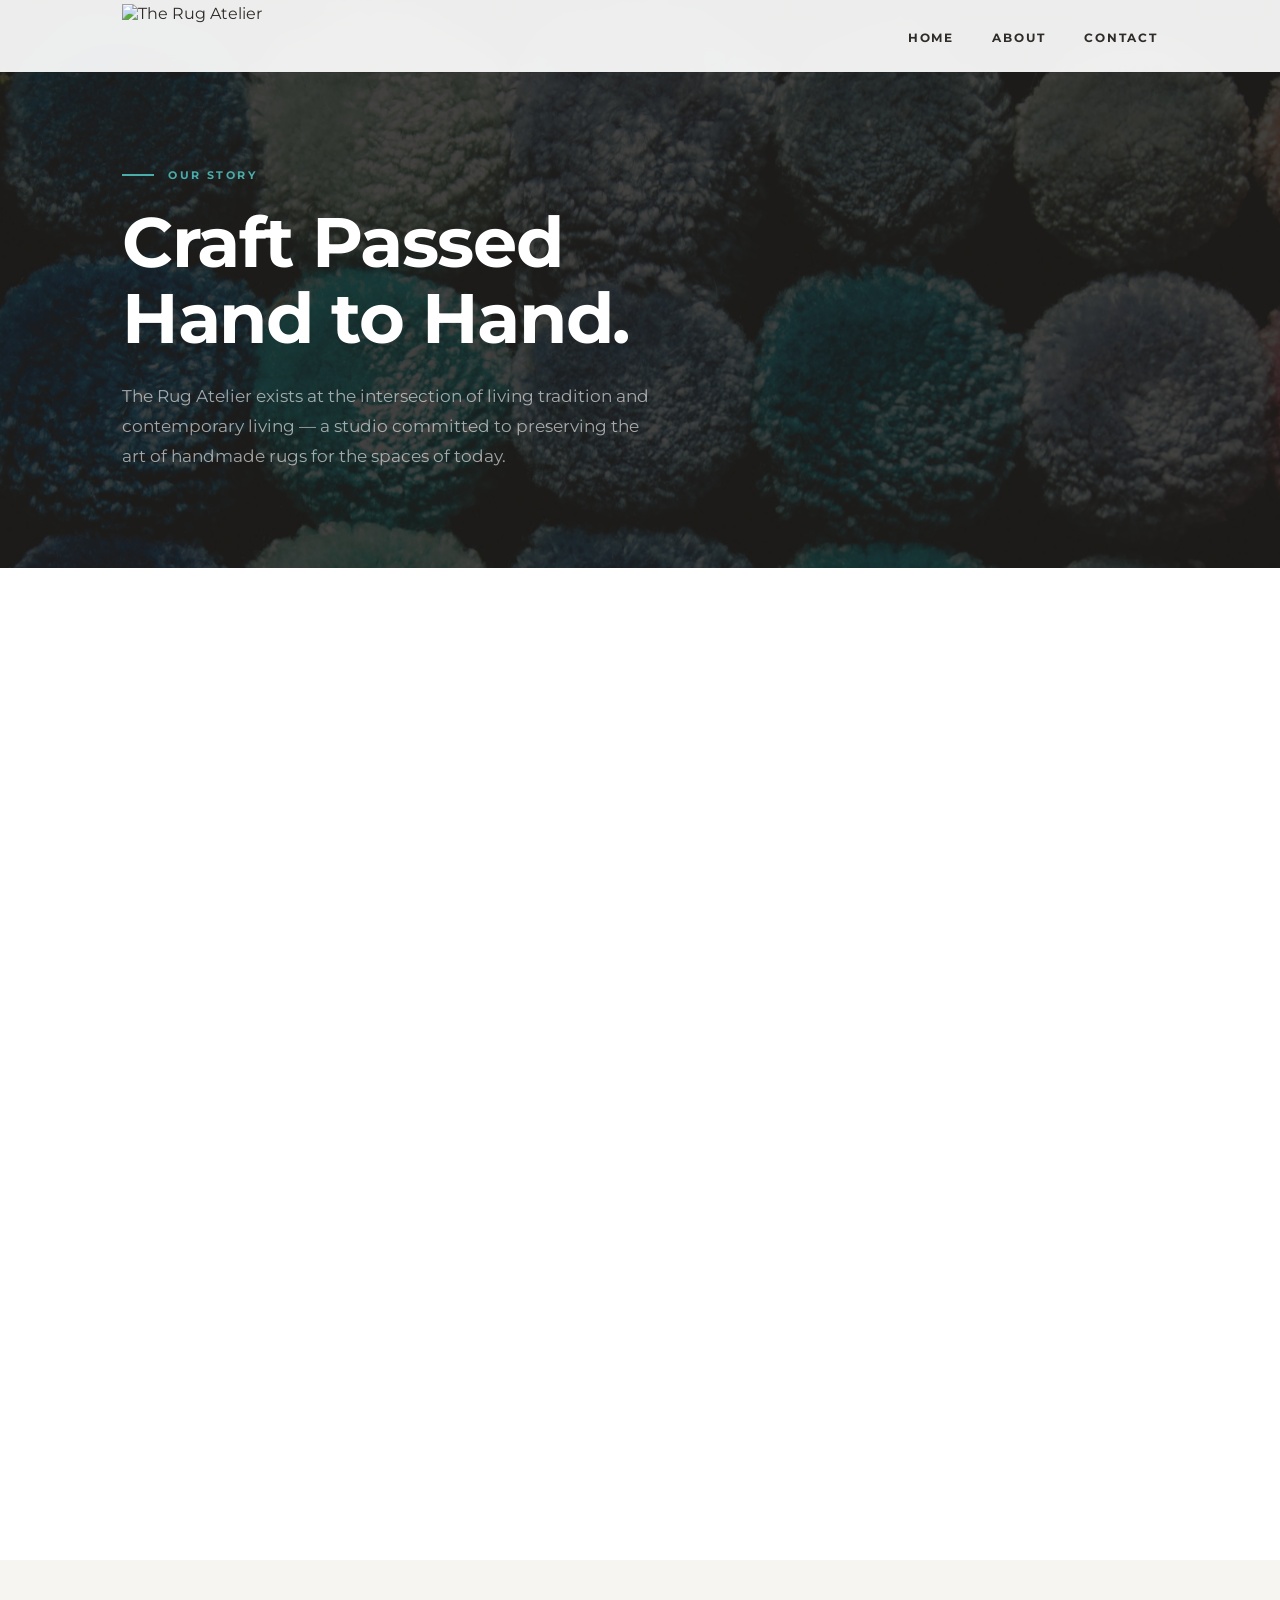
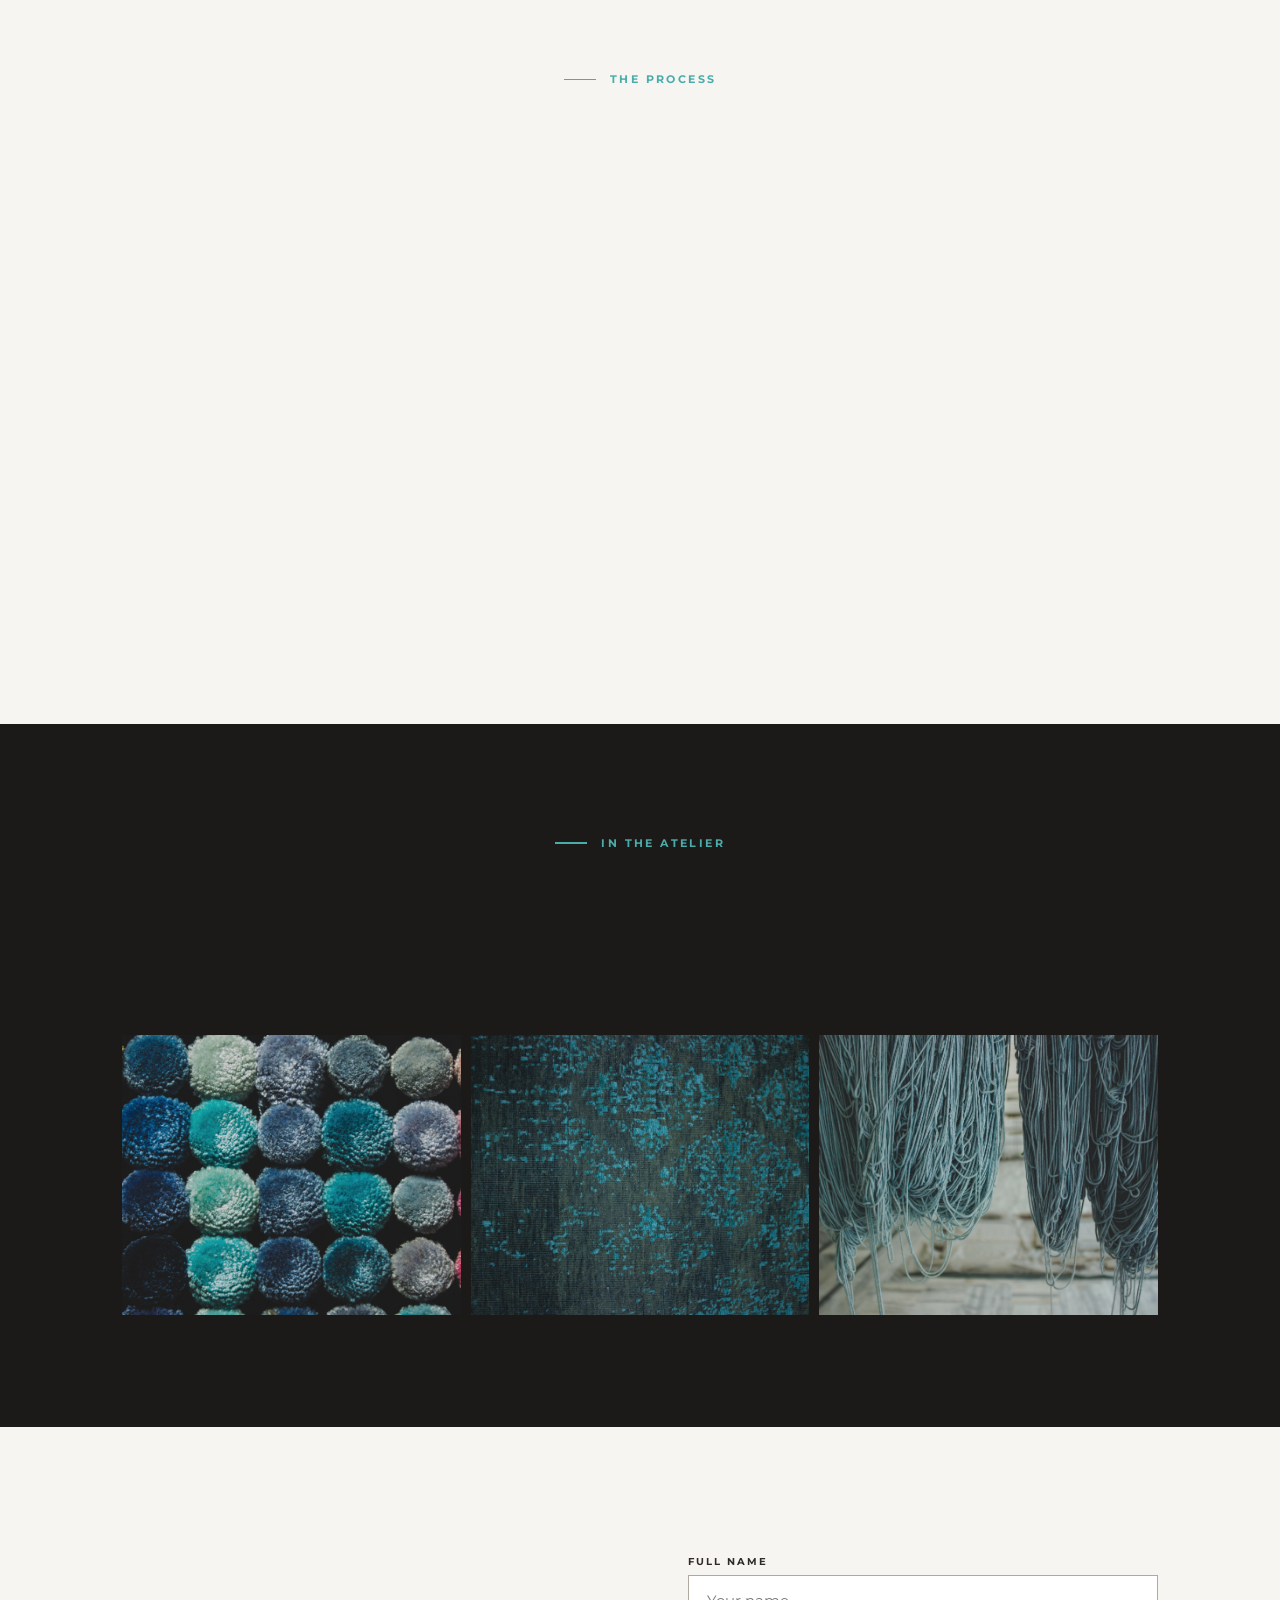
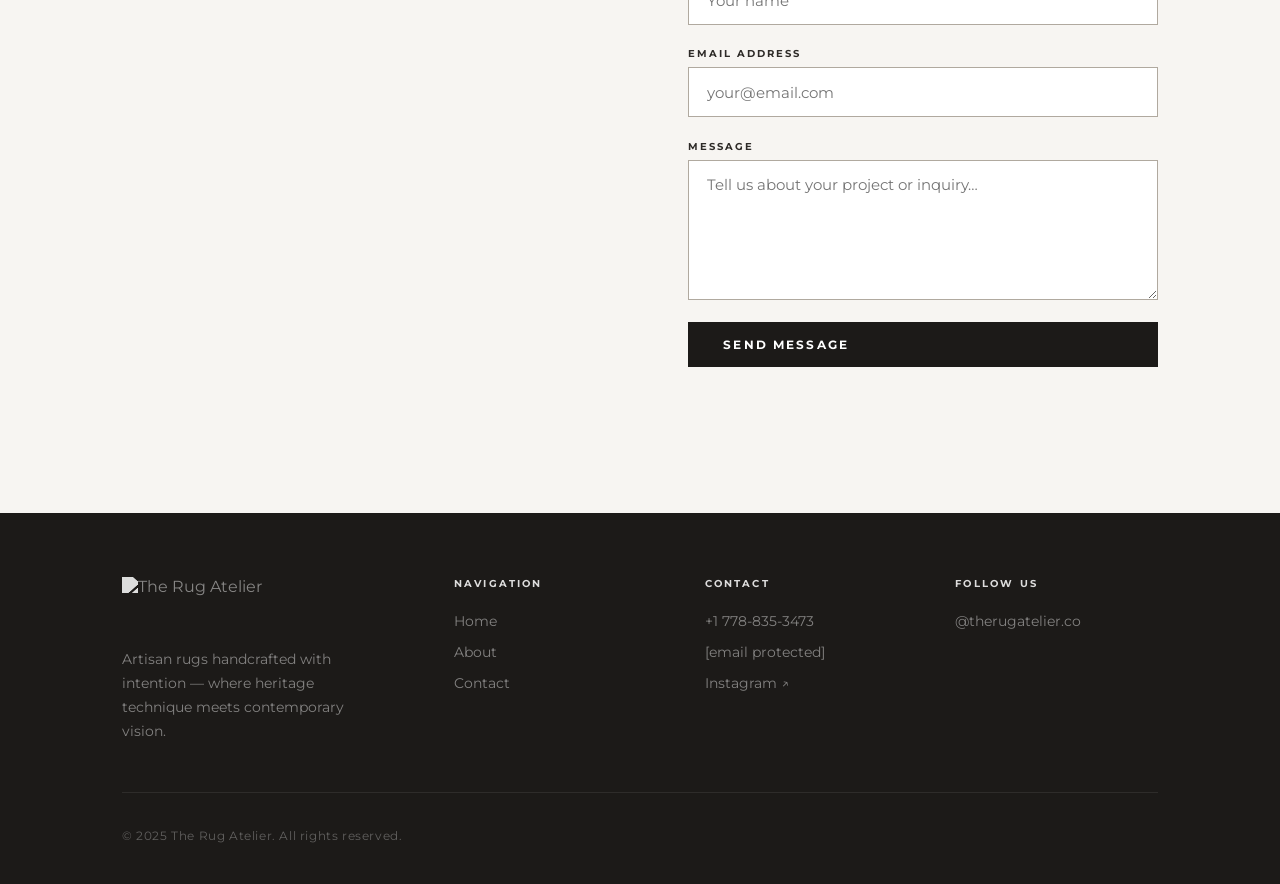
==== about.html @ cc5bd840 "Add files via upload" ====
<!DOCTYPE html>

<html lang="en">
<head>
  <meta charset="UTF-8" />
  <meta name="viewport" content="width=device-width, initial-scale=1.0" />
  <title>About — The Rug Atelier</title>
  <meta name="description" content="Learn about The Rug Atelier — our story, philosophy, and commitment to handcrafted rug-making rooted in centuries of artisan tradition." />

  <link rel="preconnect" href="https://fonts.googleapis.com" />
  <link rel="preconnect" href="https://fonts.gstatic.com" crossorigin />
  <link href="https://fonts.googleapis.com/css2?family=Montserrat:wght@400;500;600;700&display=swap" rel="stylesheet" />

  <link rel="stylesheet" href="style.css" />
</head>
<body>

  <!-- ======================================================
       NAVIGATION
  ====================================================== -->

  <nav class="nav" role="navigation" aria-label="Main navigation">
    <div class="nav-inner">
      <a href="index.html" aria-label="The Rug Atelier — Home">
        <img src="assets/images/logo.png" alt="The Rug Atelier" class="nav-logo" />
      </a>

      <ul class="nav-links">
        <li><a href="index.html">Home</a></li>
        <li><a href="about.html">About</a></li>
        <li><a href="#contact">Contact</a></li>
      </ul>

      <button class="nav-toggle" aria-label="Open menu" aria-expanded="false">
        <span></span><span></span><span></span>
      </button>
    </div>
  </nav>

  <div class="nav-mobile" role="navigation" aria-label="Mobile navigation">
    <a href="index.html">Home</a>
    <a href="about.html">About</a>
    <a href="#contact">Contact</a>
  </div>

  <main>

    <!-- ======================================================
         ABOUT HERO
    ====================================================== -->
    <section class="about-hero" aria-label="About page hero">
      <div class="about-hero-bg" role="img" aria-label="Rug texture background"></div>
      <div class="about-hero-content">
        <div class="section-label">
          <span class="eyebrow">Our Story</span>
        </div>
        <h1>Craft Passed<br>Hand to Hand.</h1>
        <p>
          The Rug Atelier exists at the intersection of living tradition and contemporary living — a studio committed to preserving the art of handmade rugs for the spaces of today.
        </p>
      </div>
    </section>


    <!-- ======================================================
         ABOUT CONTENT
    ====================================================== -->
    <section class="about-content" aria-labelledby="about-story-heading">
      <div class="about-content-inner">
        <div class="about-intro">

          <div class="about-intro-text">
            <div class="section-label reveal">
              <span class="eyebrow">Who We Are</span>
            </div>
            <h2 id="about-story-heading" class="reveal">A Studio with<br>Deep Roots.</h2>
            <p class="reveal reveal-delay-1">
              The Rug Atelier was founded on a simple belief: that the ancient art of rug-making deserves to be experienced in contemporary homes. Each rug we create is a collaboration — between our designers and the master craftspeople whose families have been weaving for generations.
            </p>
            <p class="reveal reveal-delay-2">
              We source the finest natural fibres — hand-combed Ghazni wool, hand-spun silk, plant-based dyes distilled from roots, bark, and minerals. Every material is chosen not only for beauty but for longevity, ensuring that each piece becomes richer with time rather than diminishing.
            </p>
            <p class="reveal reveal-delay-3">
              Our collections are not seasonal. They are enduring. Designed to anchor a space for decades, to outlast trends, and to accumulate the quiet presence that only handmade objects carry.
            </p>
          </div>

          <div class="about-intro-image reveal reveal-delay-2">
            <img src="assets/images/product1.jpeg" alt="Detailed rug weave texture" />
          </div>

        </div>
      </div>
    </section>


    <!-- ======================================================
         PROCESS
    ====================================================== -->
    <section class="about-process" aria-labelledby="process-heading">
      <div class="about-process-inner">
        <div class="about-process-header">
          <div class="section-label">
            <span class="eyebrow">The Process</span>
          </div>
          <h2 id="process-heading" class="reveal">From Fibre<br>to Floor.</h2>
        </div>

        <div class="process-steps">
          <div class="process-step reveal">
            <div class="process-step-num">01</div>
            <h3>Material Selection</h3>
            <p>We travel to source regions to hand-select each fibre — building relationships with shepherds, farmers, and spinners who share our values.</p>
          </div>
          <div class="process-step reveal reveal-delay-1">
            <div class="process-step-num">02</div>
            <h3>Natural Dyeing</h3>
            <p>Yarns are dyed using centuries-old plant-based techniques, producing deep, complex colours that synthetic dyes simply cannot replicate.</p>
          </div>
          <div class="process-step reveal reveal-delay-2">
            <div class="process-step-num">03</div>
            <h3>Hand Weaving</h3>
            <p>Skilled artisans work on traditional looms, hand-knotting each row with a precision learned over lifetimes. A single rug can take months.</p>
          </div>
          <div class="process-step reveal reveal-delay-3">
            <div class="process-step-num">04</div>
            <h3>Finishing &amp; Inspection</h3>
            <p>Each piece is hand-washed, sun-dried, and meticulously inspected before it leaves the atelier. Only then does it earn our mark.</p>
          </div>
        </div>
      </div>
    </section>


    <!-- ======================================================
         VISUAL GALLERY
    ====================================================== -->
    <section class="about-gallery" aria-labelledby="gallery-heading">
      <div class="about-gallery-inner">
        <div class="about-gallery-header">
          <div class="section-label">
            <span class="eyebrow">In the Atelier</span>
          </div>
          <h2 id="gallery-heading" class="reveal">Every Detail<br>is the Work.</h2>
        </div>

        <div class="about-gallery-grid">
          <img src="assets/images/product2.jpeg" alt="Hand-dyed yarns" />
          <img src="assets/images/product3.jpeg" alt="Wool pompom colour studies" />
          <img src="assets/images/product1.jpeg" alt="Antique rug texture detail" />
        </div>
      </div>
    </section>


    <!-- ======================================================
         CONTACT
    ====================================================== -->
    <section class="contact" id="contact" aria-labelledby="contact-heading-about">
      <div class="contact-inner">

        <div class="contact-text">
          <div class="section-label reveal">
            <span class="eyebrow">Get in Touch</span>
          </div>
          <h2 id="contact-heading-about" class="reveal">Start a<br>Conversation.</h2>
          <p class="reveal reveal-delay-1">
            Interested in a bespoke commission, a trade enquiry, or simply want to know more? We welcome every conversation about craft and design.
          </p>

          <div class="contact-info reveal reveal-delay-2">
            <div class="contact-info-item">
              <div class="contact-info-icon">✆</div>
              <div class="contact-info-detail">
                <span class="contact-info-label">Phone</span>
                <a href="tel:+17788353473" class="contact-info-value">+1 778-835-3473</a>
              </div>
            </div>
            <div class="contact-info-item">
              <div class="contact-info-icon">✉</div>
              <div class="contact-info-detail">
                <span class="contact-info-label">Email</span>
                <a href="/cdn-cgi/l/email-protection#a3d7cbc6d1d6c4c2d7c6cfcac6d1c0cce3c4cec2cacf8dc0ccce" class="contact-info-value"><span class="__cf_email__" data-cfemail="56223e332423313722333a3f3324353916313b373f3a7835393b">[email&#160;protected]</span></a>
              </div>
            </div>
            <div class="contact-info-item">
              <div class="contact-info-icon">◎</div>
              <div class="contact-info-detail">
                <span class="contact-info-label">Instagram</span>
                <a href="https://instagram.com/therugatelier.co" target="_blank" rel="noopener noreferrer" class="contact-info-value">@therugatelier.co</a>
              </div>
            </div>
          </div>
        </div>

        <div class="">
          <div class="form-success" role="status">
            ✓ Thank you — your message has been sent. We'll be in touch shortly.
          </div>

          <form
            class="contact-form"
            action="https://formspree.io/f/xdawwbep"
            method="POST"
            novalidate
          >
            <div class="form-group">
              <label for="name">Full Name</label>
              <input type="text" id="name" name="name" placeholder="Your name" autocomplete="name" />
              <span class="form-error" id="name-error">Please enter your name.</span>
            </div>

            <div class="form-group">
              <label for="email">Email Address</label>
              <input type="email" id="email" name="email" placeholder="your@email.com" autocomplete="email" />
              <span class="form-error" id="email-error">Please enter a valid email address.</span>
            </div>

            <div class="form-group">
              <label for="message">Message</label>
              <textarea id="message" name="message" placeholder="Tell us about your project or inquiry…"></textarea>
              <span class="form-error" id="message-error">Please enter a message.</span>
            </div>

            <button type="submit" class="btn btn-primary">Send Message</button>
          </form>
        </div>

      </div>
    </section>

  </main>

  <!-- ======================================================
       FOOTER
  ====================================================== -->

  <footer class="footer" role="contentinfo">
    <div class="footer-inner">
      <div class="footer-top">

        <div class="footer-brand">
          <img src="assets/images/logo.png" alt="The Rug Atelier" class="footer-brand-logo" />
          <p>Artisan rugs handcrafted with intention — where heritage technique meets contemporary vision.</p>
        </div>

        <div class="footer-col">
          <h4>Navigation</h4>
          <ul>
            <li><a href="index.html">Home</a></li>
            <li><a href="about.html">About</a></li>
            <li><a href="#contact">Contact</a></li>
          </ul>
        </div>

        <div class="footer-col">
          <h4>Contact</h4>
          <ul>
            <li><a href="tel:+17788353473">+1 778-835-3473</a></li>
            <li><a href="/cdn-cgi/l/email-protection#a7d3cfc2d5d2c0c6d3c2cbcec2d5c4c8e7c0cac6cecb89c4c8ca"><span class="__cf_email__" data-cfemail="26524e435453414752434a4f4354454966414b474f4a0845494b">[email&#160;protected]</span></a></li>
            <li>
              <a href="https://instagram.com/therugatelier.co" target="_blank" rel="noopener noreferrer">
                Instagram ↗
              </a>
            </li>
          </ul>
        </div>

        <div class="footer-col">
          <h4>Follow Us</h4>
          <ul>
            <li>
              <a href="https://instagram.com/therugatelier.co" target="_blank" rel="noopener noreferrer">
                @therugatelier.co
              </a>
            </li>
          </ul>
        </div>

      </div>

      <div class="footer-bottom">
        <p class="footer-copy">© 2025 The Rug Atelier. All rights reserved.</p>
---- style.css ----
/* ============================================================
   THE RUG ATELIER — style.css
   Premium brand website
   ============================================================ */

/* ---------- Custom Properties ---------- */
:root {
  --color-white:       #ffffff;
  --color-off-white:   #f7f5f2;
  --color-light-grey:  #ede9e4;
  --color-mid-grey:    #b0a99f;
  --color-dark:        #1c1a18;
  --color-charcoal:    #2e2b28;
  --color-accent:      #4aadaa;
  --color-accent-dark: #317d7b;
  --color-warm:        #8c7b6b;

  --font-display: "Futura", "Avenir Next", "Avenir", "Montserrat", "Helvetica Neue", Arial, sans-serif;
  --font-body:    "Avenir", "Avenir Next", "Futura", "Montserrat", "Helvetica Neue", Arial, sans-serif;

  --max-width: 1100px;
  --nav-height: 72px;

  --ease-out: cubic-bezier(0.22, 1, 0.36, 1);
  --ease-in-out: cubic-bezier(0.65, 0, 0.35, 1);
}

/* ---------- Reset & Base ---------- */
*, *::before, *::after { box-sizing: border-box; margin: 0; padding: 0; }

html {
  scroll-behavior: smooth;
  font-size: 16px;
  -webkit-font-smoothing: antialiased;
  -moz-osx-font-smoothing: grayscale;
}

body {
  font-family: var(--font-body);
  color: var(--color-charcoal);
  background: var(--color-white);
  overflow-x: hidden;
}

img { display: block; max-width: 100%; height: auto; }
a  { color: inherit; text-decoration: none; }
ul { list-style: none; }

/* ---------- Typography ---------- */
.eyebrow {
  font-family: var(--font-display);
  font-size: 0.68rem;
  font-weight: 700;
  letter-spacing: 0.22em;
  text-transform: uppercase;
  color: var(--color-accent);
}

h1, h2, h3 {
  font-family: var(--font-display);
  font-weight: 700;
  line-height: 1.08;
  letter-spacing: -0.02em;
}

h1 { font-size: clamp(2.6rem, 5.5vw, 4.4rem); }
h2 { font-size: clamp(2rem, 4vw, 3rem); }
h3 { font-size: 1.25rem; letter-spacing: 0.04em; }

p {
  font-size: 1rem;
  line-height: 1.78;
  color: var(--color-warm);
}

/* ---------- Utility ---------- */
.container {
  width: 100%;
  max-width: var(--max-width);
  margin-inline: auto;
  padding-inline: 2rem;
}

.section-label {
  display: flex;
  align-items: center;
  gap: 0.9rem;
  margin-bottom: 1.6rem;
}
.section-label::before {
  content: "";
  display: block;
  width: 32px;
  height: 1.5px;
  background: var(--color-accent);
}

/* ---------- Buttons ---------- */
.btn {
  display: inline-flex;
  align-items: center;
  gap: 0.55rem;
  font-family: var(--font-display);
  font-size: 0.75rem;
  font-weight: 700;
  letter-spacing: 0.18em;
  text-transform: uppercase;
  padding: 0.95rem 2.2rem;
  border: none;
  cursor: pointer;
  transition: all 0.3s var(--ease-out);
  position: relative;
  overflow: hidden;
}

.btn::after {
  content: "";
  position: absolute;
  inset: 0;
  background: rgba(255,255,255,0.08);
  opacity: 0;
  transition: opacity 0.3s;
}
.btn:hover::after { opacity: 1; }

.btn-primary {
  background: var(--color-dark);
  color: var(--color-white);
}
.btn-primary:hover {
  background: var(--color-accent);
  transform: translateY(-2px);
  box-shadow: 0 12px 32px rgba(74,173,170,0.28);
}

.btn-outline {
  background: transparent;
  color: var(--color-dark);
  border: 1.5px solid var(--color-dark);
}
.btn-outline:hover {
  background: var(--color-dark);
  color: var(--color-white);
  transform: translateY(-2px);
}

.btn-outline-light {
  background: transparent;
  color: var(--color-white);
  border: 1.5px solid rgba(255,255,255,0.6);
}
.btn-outline-light:hover {
  background: var(--color-white);
  color: var(--color-dark);
  transform: translateY(-2px);
}

/* ============================================================
   NAVIGATION
   ============================================================ */
.nav {
  position: fixed;
  top: 0; left: 0; right: 0;
  height: var(--nav-height);
  z-index: 1000;
  background: rgba(255,255,255,0.92);
  backdrop-filter: blur(12px);
  -webkit-backdrop-filter: blur(12px);
  box-shadow: 0 1px 0 rgba(0,0,0,0.06);
  transition: background 0.4s var(--ease-out), box-shadow 0.4s;
}

.nav.scrolled {
  background: rgba(255,255,255,0.98);
  backdrop-filter: blur(16px);
  -webkit-backdrop-filter: blur(16px);
  box-shadow: 0 1px 0 rgba(0,0,0,0.08);
}

.nav-inner {
  max-width: var(--max-width);
  margin-inline: auto;
  padding-inline: 2rem;
  height: 100%;
  display: flex;
  align-items: center;
  justify-content: space-between;
}

.nav-logo {
  height: 64px;
  width: auto;
  transition: opacity 0.25s;
}
.nav-logo:hover { opacity: 0.75; }

.nav-links {
  display: flex;
  align-items: center;
  gap: 2.4rem;
}

.nav-links a {
  font-family: var(--font-display);
  font-size: 0.72rem;
  font-weight: 700;
  letter-spacing: 0.16em;
  text-transform: uppercase;
  color: var(--color-charcoal);
  position: relative;
  transition: color 0.25s;
}

.nav-links a::after {
  content: "";
  position: absolute;
  bottom: -3px; left: 0;
  width: 0; height: 1.5px;
  background: var(--color-accent);
  transition: width 0.3s var(--ease-out);
}
.nav-links a:hover { color: var(--color-accent); }
.nav-links a:hover::after { width: 100%; }
.nav-links a.active { color: var(--color-accent); }
.nav-links a.active::after { width: 100%; }

/* Hamburger */
.nav-toggle {
  display: none;
  flex-direction: column;
  gap: 5px;
  background: none;
  border: none;
  cursor: pointer;
  padding: 4px;
}
.nav-toggle span {
  display: block;
  width: 24px; height: 1.5px;
  background: var(--color-charcoal);
  transition: all 0.3s var(--ease-out);
  transform-origin: center;
}
.nav-toggle.open span:nth-child(1) { transform: translateY(6.5px) rotate(45deg); }
.nav-toggle.open span:nth-child(2) { opacity: 0; transform: scaleX(0); }
.nav-toggle.open span:nth-child(3) { transform: translateY(-6.5px) rotate(-45deg); }

/* Mobile nav drawer */
.nav-mobile {
  display: none;
  position: fixed;
  top: var(--nav-height); left: 0; right: 0;
  background: var(--color-white);
  padding: 2rem;
  box-shadow: 0 16px 40px rgba(0,0,0,0.1);
  z-index: 999;
  flex-direction: column;
  gap: 1.6rem;
  transform: translateY(-8px);
  opacity: 0;
  transition: all 0.3s var(--ease-out);
}
.nav-mobile.open {
  display: flex;
  opacity: 1;
  transform: translateY(0);
}
.nav-mobile a {
  font-family: var(--font-display);
  font-size: 0.9rem;
  font-weight: 700;
  letter-spacing: 0.14em;
  text-transform: uppercase;
  color: var(--color-charcoal);
  border-bottom: 1px solid var(--color-light-grey);
  padding-bottom: 1.2rem;
}

/* ============================================================
   HERO — HOME
   ============================================================ */
.hero {
  position: relative;
  height: 100vh;
  min-height: 640px;
  display: flex;
  align-items: center;
  overflow: hidden;
}

.hero-bg {
  position: absolute;
  inset: 0;
  background-image: url("assets/images/product3.jpeg");
  background-size: cover;
  background-position: center;
  filter: brightness(0.38);
  transform: scale(1.06);
  animation: heroZoom 12s var(--ease-out) forwards;
}
@keyframes heroZoom {
  to { transform: scale(1); }
}

.hero-overlay {
  position: absolute;
  inset: 0;
  background: linear-gradient(
    135deg,
    rgba(28,26,24,0.65) 0%,
    rgba(28,26,24,0.2) 60%,
    transparent 100%
  );
}

.hero-content {
  position: relative;
  z-index: 2;
  max-width: var(--max-width);
  margin-inline: auto;
  padding-inline: 2rem;
  padding-top: var(--nav-height);
}

.hero-eyebrow {
  font-family: var(--font-display);
  font-size: 0.68rem;
  font-weight: 700;
  letter-spacing: 0.28em;
  text-transform: uppercase;
  color: var(--color-accent);
  margin-bottom: 1.2rem;
  opacity: 0;
  transform: translateY(16px);
  animation: fadeUp 0.8s 0.3s var(--ease-out) forwards;
}

.hero-logo {
  width: 88px;
  margin-bottom: 1.8rem;
  opacity: 0;
  transform: translateY(16px);
  animation: fadeUp 0.8s 0.1s var(--ease-out) forwards;
  filter: brightness(0) invert(1);
}

.hero h1 {
  color: var(--color-white);
  max-width: 640px;
  margin-bottom: 1.4rem;
  opacity: 0;
  transform: translateY(20px);
  animation: fadeUp 0.9s 0.45s var(--ease-out) forwards;
}

.hero-tagline {
  color: rgba(255,255,255,0.72);
  font-size: 1.05rem;
  line-height: 1.7;
  max-width: 420px;
  margin-bottom: 2.4rem;
  opacity: 0;
  transform: translateY(20px);
  animation: fadeUp 0.9s 0.6s var(--ease-out) forwards;
}

.hero-cta {
  opacity: 0;
  transform: translateY(20px);
  animation: fadeUp 0.9s 0.75s var(--ease-out) forwards;
}

@keyframes fadeUp {
  to { opacity: 1; transform: translateY(0); }
}

/* Scroll indicator */
.hero-scroll {
  position: absolute;
  bottom: 2.4rem; left: 50%;
  transform: translateX(-50%);
  display: flex;
  flex-direction: column;
  align-items: center;
  gap: 0.5rem;
  z-index: 2;
  opacity: 0;
  animation: fadeUp 0.8s 1.1s var(--ease-out) forwards;
}
.hero-scroll span {
  font-family: var(--font-display);
  font-size: 0.58rem;
  letter-spacing: 0.22em;
  text-transform: uppercase;
  color: rgba(255,255,255,0.5);
}
.hero-scroll-line {
  width: 1px; height: 48px;
  background: linear-gradient(to bottom, rgba(255,255,255,0.5), transparent);
  animation: scrollLine 2s ease-in-out infinite;
}
@keyframes scrollLine {
  0%, 100% { transform: scaleY(1); opacity: 0.6; }
  50%       { transform: scaleY(0.5); opacity: 0.2; }
}

/* ============================================================
   SHOWCASE SECTION
   ============================================================ */
.showcase {
  padding: 7rem 0;
  background: var(--color-white);
}

.showcase-header {
  text-align: center;
  margin-bottom: 4rem;
}
.showcase-header .eyebrow { justify-content: center; }
.showcase-header .section-label { justify-content: center; }
.showcase-header h2 {
  margin-top: 0.8rem;
  margin-bottom: 1rem;
}
.showcase-header p {
  max-width: 500px;
  margin-inline: auto;
}

.showcase-grid {
  display: grid;
  grid-template-columns: 1fr 1fr 1fr;
  grid-template-rows: 320px 220px;
  gap: 10px;
  max-width: var(--max-width);
  margin-inline: auto;
  padding-inline: 2rem;
}

.showcase-item {
  overflow: hidden;
  position: relative;
}
.showcase-item:nth-child(1) {
  grid-column: 1 / 2;
  grid-row: 1 / 3;
}
.showcase-item:nth-child(2) {
  grid-column: 2 / 3;
  grid-row: 1 / 2;
}
.showcase-item:nth-child(3) {
  grid-column: 3 / 4;
  grid-row: 1 / 3;
}

.showcase-item img {
  width: 100%; height: 100%;
  object-fit: cover;
  transition: transform 0.9s var(--ease-out);
}
.showcase-item:hover img { transform: scale(1.05); }

.showcase-caption {
  position: absolute;
  bottom: 1.2rem; left: 1.2rem;
  font-family: var(--font-display);
  font-size: 0.6rem;
  letter-spacing: 0.22em;
  text-transform: uppercase;
  color: rgba(255,255,255,0.75);
  opacity: 0;
  transform: translateY(6px);
  transition: all 0.35s var(--ease-out);
}
.showcase-item:hover .showcase-caption { opacity: 1; transform: translateY(0); }

/* ============================================================
   BRAND VALUES
   ============================================================ */
.values {
  padding: 7rem 0;
  background: var(--color-off-white);
}

.values-inner {
  max-width: var(--max-width);
  margin-inline: auto;
  padding-inline: 2rem;
}

.values-header {
  max-width: 560px;
  margin-bottom: 4.5rem;
}
.values-header .section-label { margin-bottom: 1.2rem; }

.values-grid {
  display: grid;
  grid-template-columns: repeat(3, 1fr);
  gap: 2.5rem;
}

.value-card {
  padding: 2.8rem 2.2rem;
  background: var(--color-white);
  position: relative;
  transition: transform 0.35s var(--ease-out), box-shadow 0.35s;
}
.value-card::before {
  content: "";
  position: absolute;
  top: 0; left: 0;
  width: 3px; height: 0;
  background: var(--color-accent);
  transition: height 0.45s var(--ease-out);
}
.value-card:hover::before { height: 100%; }
.value-card:hover {
  transform: translateY(-6px);
  box-shadow: 0 24px 56px rgba(0,0,0,0.08);
}

.value-number {
  font-family: var(--font-display);
  font-size: 0.62rem;
  font-weight: 700;
  letter-spacing: 0.22em;
  color: var(--color-accent);
  margin-bottom: 1.6rem;
}

.value-card h3 {
  margin-bottom: 1rem;
  color: var(--color-dark);
}
.value-card p { font-size: 0.93rem; }

/* ============================================================
   HIGHLIGHT SECTION (full-width image + text)
   ============================================================ */
.highlight {
  position: relative;
  height: 640px;
  overflow: hidden;
  display: flex;
  align-items: center;
}

.highlight-img {
  position: absolute;
  inset: 0;
  background-image: url("assets/images/product1.jpeg");
  background-size: cover;
  background-position: center;
  background-attachment: fixed;
  filter: brightness(0.32);
}

.highlight-content {
  position: relative;
  z-index: 2;
  max-width: var(--max-width);
  margin-inline: auto;
  padding-inline: 2rem;
  display: grid;
  grid-template-columns: 1fr 1fr;
  gap: 4rem;
  align-items: center;
}

.highlight-text .section-label { margin-bottom: 1.4rem; }
.highlight-text .eyebrow { color: var(--color-accent); }
.highlight-text h2 {
  color: var(--color-white);
  margin-bottom: 1.4rem;
}
.highlight-text p {
  color: rgba(255,255,255,0.65);
  margin-bottom: 2rem;
  max-width: 440px;
}

.highlight-stat {
  text-align: right;
}
.highlight-stat-number {
  font-family: var(--font-display);
  font-size: clamp(3.5rem, 8vw, 7rem);
  font-weight: 700;
  color: var(--color-white);
  letter-spacing: -0.04em;
  line-height: 1;
  opacity: 0.14;
}

/* ============================================================
   ABOUT PREVIEW
   ============================================================ */
.about-preview {
  padding: 8rem 0;
  background: var(--color-white);
}

.about-preview-inner {
  max-width: var(--max-width);
  margin-inline: auto;
  padding-inline: 2rem;
  display: grid;
  grid-template-columns: 1fr 1fr;
  gap: 6rem;
  align-items: center;
}

.about-preview-image {
  position: relative;
}
.about-preview-image img {
  width: 100%; height: 520px;
  object-fit: cover;
}
.about-preview-image::before {
  content: "";
  position: absolute;
  top: -16px; left: -16px;
  right: 16px; bottom: 16px;
  border: 1.5px solid var(--color-light-grey);
  z-index: -1;
}

.about-preview-text .section-label { margin-bottom: 1.4rem; }
.about-preview-text h2 { margin-bottom: 1.4rem; }
.about-preview-text p { margin-bottom: 2rem; }

/* ============================================================
   CONTACT SECTION
   ============================================================ */
.contact {
  padding: 8rem 0;
  background: var(--color-off-white);
}

.contact-inner {
  max-width: var(--max-width);
  margin-inline: auto;
  padding-inline: 2rem;
  display: grid;
  grid-template-columns: 1fr 1fr;
  gap: 6rem;
}

.contact-text .section-label { margin-bottom: 1.4rem; }
.contact-text h2 { margin-bottom: 1.2rem; }
.contact-text p { margin-bottom: 2.4rem; }

.contact-info {
  margin-top: 2.4rem;
  display: flex;
  flex-direction: column;
  gap: 1.2rem;
}
.contact-info-item {
  display: flex;
  align-items: flex-start;
  gap: 1rem;
}
.contact-info-icon {
  width: 36px; height: 36px;
  border: 1.5px solid var(--color-light-grey);
  display: flex;
  align-items: center;
  justify-content: center;
  flex-shrink: 0;
  font-size: 0.85rem;
}
.contact-info-detail {
  display: flex;
  flex-direction: column;
  gap: 0.15rem;
}
.contact-info-label {
  font-family: var(--font-display);
  font-size: 0.58rem;
  letter-spacing: 0.2em;
  text-transform: uppercase;
  color: var(--color-mid-grey);
}
.contact-info-value {
  font-size: 0.92rem;
  color: var(--color-charcoal);
  transition: color 0.25s;
}
.contact-info-value:hover { color: var(--color-accent); }

/* Form */
.contact-form {
  display: flex;
  flex-direction: column;
  gap: 1.4rem;
}

.form-group {
  display: flex;
  flex-direction: column;
  gap: 0.5rem;
}

.form-group label {
  font-family: var(--font-display);
  font-size: 0.62rem;
  font-weight: 700;
  letter-spacing: 0.2em;
  text-transform: uppercase;
  color: var(--color-charcoal);
}

.form-group input,
.form-group textarea {
  background: var(--color-white);
  border: 1.5px solid var(--color-mid-grey);
  color: var(--color-charcoal);
  font-family: var(--font-body);
  font-size: 0.95rem;
  padding: 0.9rem 1.1rem;
  outline: none;
  transition: border-color 0.25s, box-shadow 0.25s;
  border-radius: 0;
  appearance: none;
  -webkit-appearance: none;
}
.form-group input:focus,
.form-group textarea:focus {
  border-color: var(--color-accent);
  box-shadow: 0 0 0 3px rgba(74,173,170,0.12);
}
.form-group input.error,
.form-group textarea.error {
  border-color: #c0392b;
}
.form-group textarea {
  resize: vertical;
  min-height: 140px;
}

.form-error {
  font-size: 0.75rem;
  color: #c0392b;
  display: none;
}
.form-error.visible { display: block; }

.form-success {
  display: none;
  background: rgba(74,173,170,0.1);
  border: 1px solid var(--color-accent);
  padding: 1.2rem 1.4rem;
  font-size: 0.9rem;
  color: var(--color-accent-dark);
}
.form-success.visible { display: block; }

/* ============================================================
   FOOTER
   ============================================================ */
.footer {
  background: var(--color-dark);
  color: rgba(255,255,255,0.55);
  padding: 4rem 0 2.4rem;
}

.footer-inner {
  max-width: var(--max-width);
  margin-inline: auto;
  padding-inline: 2rem;
}

.footer-top {
  display: grid;
  grid-template-columns: 1.4fr 1fr 1fr 1fr;
  gap: 3rem;
  padding-bottom: 3rem;
  border-bottom: 1px solid rgba(255,255,255,0.08);
  margin-bottom: 2rem;
}

.footer-brand-logo {
  height: 52px;
  width: auto;
  margin-bottom: 1.2rem;
  filter: brightness(0) invert(1);
  opacity: 0.85;
}

.footer-brand p {
  font-size: 0.88rem;
  line-height: 1.7;
  color: rgba(255,255,255,0.45);
  max-width: 240px;
}

.footer-col h4 {
  font-family: var(--font-display);
  font-size: 0.62rem;
  font-weight: 700;
  letter-spacing: 0.22em;
  text-transform: uppercase;
  color: rgba(255,255,255,0.85);
  margin-bottom: 1.4rem;
}

.footer-col ul {
  display: flex;
  flex-direction: column;
  gap: 0.75rem;
}
.footer-col ul li a {
  font-size: 0.88rem;
  color: rgba(255,255,255,0.45);
  transition: color 0.25s;
}
.footer-col ul li a:hover { color: var(--color-accent); }

.footer-bottom {
  display: flex;
  align-items: center;
  justify-content: space-between;
  flex-wrap: wrap;
  gap: 1rem;
}

.footer-copy {
  font-size: 0.75rem;
  color: rgba(255,255,255,0.3);
  letter-spacing: 0.05em;
}

.footer-social {
  display: flex;
  gap: 1rem;
}
.footer-social a {
  width: 34px; height: 34px;
  border: 1px solid rgba(255,255,255,0.15);
  display: flex;
  align-items: center;
  justify-content: center;
  font-size: 0.8rem;
  color: rgba(255,255,255,0.45);
  transition: all 0.25s;
}
.footer-social a:hover {
  border-color: var(--color-accent);
  color: var(--color-accent);
  background: rgba(74,173,170,0.1);
}

/* ============================================================
   ABOUT PAGE — HERO
   ============================================================ */
.about-hero {
  position: relative;
  padding-top: calc(var(--nav-height) + 6rem);
  padding-bottom: 6rem;
  background: var(--color-dark);
  overflow: hidden;
}

.about-hero-bg {
  position: absolute;
  inset: 0;
  background-image: url("assets/images/product2.jpeg");
  background-size: cover;
  background-position: center 30%;
  opacity: 0.18;
}

.about-hero-content {
  position: relative;
  z-index: 2;
  max-width: var(--max-width);
  margin-inline: auto;
  padding-inline: 2rem;
}

.about-hero-content .section-label { margin-bottom: 1.4rem; }
.about-hero-content .section-label::before { background: var(--color-accent); }
.about-hero-content .eyebrow { color: var(--color-accent); }
.about-hero-content h1 {
  color: var(--color-white);
  max-width: 680px;
  margin-bottom: 1.6rem;
}
.about-hero-content > p {
  color: rgba(255,255,255,0.6);
  max-width: 540px;
  font-size: 1.05rem;
}

/* About Content */
.about-content {
  padding: 7rem 0;
  background: var(--color-white);
}

.about-content-inner {
  max-width: var(--max-width);
  margin-inline: auto;
  padding-inline: 2rem;
}

.about-intro {
  display: grid;
  grid-template-columns: 1fr 1fr;
  gap: 6rem;
  align-items: start;
  margin-bottom: 7rem;
}

.about-intro-text .section-label { margin-bottom: 1.4rem; }
.about-intro-text h2 { margin-bottom: 1.4rem; }
.about-intro-text p { margin-bottom: 1.4rem; }

.about-intro-image img {
  width: 100%; height: 500px;
  object-fit: cover;
}

/* Process */
.about-process {
  padding: 7rem 0;
  background: var(--color-off-white);
}
.about-process-inner {
  max-width: var(--max-width);
  margin-inline: auto;
  padding-inline: 2rem;
}
.about-process-header {
  text-align: center;
  margin-bottom: 4rem;
  max-width: 560px;
  margin-inline: auto;
}
.about-process-header .section-label { justify-content: center; }
.about-process-header h2 { margin-top: 0.8rem; }

.process-steps {
  display: grid;
  grid-template-columns: repeat(4, 1fr);
  gap: 2rem;
}
.process-step {
  padding: 2.2rem 1.8rem;
  background: var(--color-white);
  border-top: 3px solid transparent;
  transition: border-color 0.3s, transform 0.35s var(--ease-out);
}
.process-step:hover {
  border-top-color: var(--color-accent);
  transform: translateY(-6px);
}
.process-step-num {
  font-family: var(--font-display);
  font-size: 2.2rem;
  font-weight: 700;
  color: var(--color-light-grey);
  line-height: 1;
  margin-bottom: 1.2rem;
}
.process-step h3 { margin-bottom: 0.75rem; font-size: 1rem; }
.process-step p { font-size: 0.88rem; }

/* Visual Gallery on About */
.about-gallery {
  padding: 7rem 0;
  background: var(--color-dark);
}
.about-gallery-inner {
  max-width: var(--max-width);
  margin-inline: auto;
  padding-inline: 2rem;
}
.about-gallery-header {
  text-align: center;
  margin-bottom: 3.5rem;
}
.about-gallery-header .section-label { justify-content: center; }
.about-gallery-header .section-label::before { background: var(--color-accent); }
.about-gallery-header .eyebrow { color: var(--color-accent); }
.about-gallery-header h2 { color: var(--color-white); margin-top: 0.8rem; }

.about-gallery-grid {
  display: grid;
  grid-template-columns: 1fr 1fr 1fr;
  gap: 10px;
}
.about-gallery-grid img {
  width: 100%; height: 280px;
  object-fit: cover;
  transition: transform 0.7s var(--ease-out), filter 0.5s;
  filter: brightness(0.85) saturate(0.9);
}
.about-gallery-grid img:hover {
  transform: scale(1.03);
  filter: brightness(1) saturate(1.1);
}

/* ============================================================
   SCROLL REVEAL
   ============================================================ */
.reveal {
  opacity: 0;
  transform: translateY(24px);
  transition: opacity 0.75s var(--ease-out), transform 0.75s var(--ease-out);
}
.reveal.visible {
  opacity: 1;
  transform: translateY(0);
}
/* Fallback: ensure nothing stays hidden if observer fails */
@media (prefers-reduced-motion: reduce) {
  .reveal {
    opacity: 1;
    transform: none;
    transition: none;
  }
}
.reveal-delay-1 { transition-delay: 0.1s; }
.reveal-delay-2 { transition-delay: 0.2s; }
.reveal-delay-3 { transition-delay: 0.3s; }
.reveal-delay-4 { transition-delay: 0.45s; }

/* ============================================================
   RESPONSIVE
   ============================================================ */
@media (max-width: 960px) {
  .nav-links { display: none; }
  .nav-toggle { display: flex; }

  .showcase-grid {
    grid-template-columns: 1fr 1fr;
    grid-template-rows: 260px 200px 200px;
  }
  .showcase-item:nth-child(1) { grid-column: 1 / 2; grid-row: 1 / 3; }
  .showcase-item:nth-child(2) { grid-column: 2 / 3; grid-row: 1 / 2; }
  .showcase-item:nth-child(3) { grid-column: 1 / 3; grid-row: 3 / 4; }

  .values-grid { grid-template-columns: 1fr 1fr; }

  .highlight-content { grid-template-columns: 1fr; }
  .highlight-stat { display: none; }

  .about-preview-inner { grid-template-columns: 1fr; gap: 3rem; }
  .about-preview-image { display: none; }

  .contact-inner { grid-template-columns: 1fr; gap: 3.5rem; }

  .footer-top { grid-template-columns: 1fr 1fr; gap: 2.5rem; }

  .about-intro { grid-template-columns: 1fr; gap: 3rem; }
  .about-intro-image { display: none; }

  .process-steps { grid-template-columns: 1fr 1fr; }
  .about-gallery-grid { grid-template-columns: 1fr 1fr; }
}

@media (max-width: 640px) {
  h1 { font-size: 2.2rem; }
  h2 { font-size: 1.75rem; }

  .showcase-grid {
    grid-template-columns: 1fr;
    grid-template-rows: 240px 240px 240px;
  }
  .showcase-item:nth-child(1),
  .showcase-item:nth-child(2),
  .showcase-item:nth-child(3) {
    grid-column: auto;
    grid-row: auto;
  }

  .values-grid { grid-template-columns: 1fr; }

  .highlight { height: auto; padding: 5rem 0; }
  .highlight-img { background-attachment: scroll; }

  .footer-top { grid-template-columns: 1fr; }

  .process-steps { grid-template-columns: 1fr; }

  .about-gallery-grid { grid-template-columns: 1fr; }
  .about-gallery-grid img { height: 220px; }

  .footer-bottom { flex-direction: column; align-items: flex-start; }
}
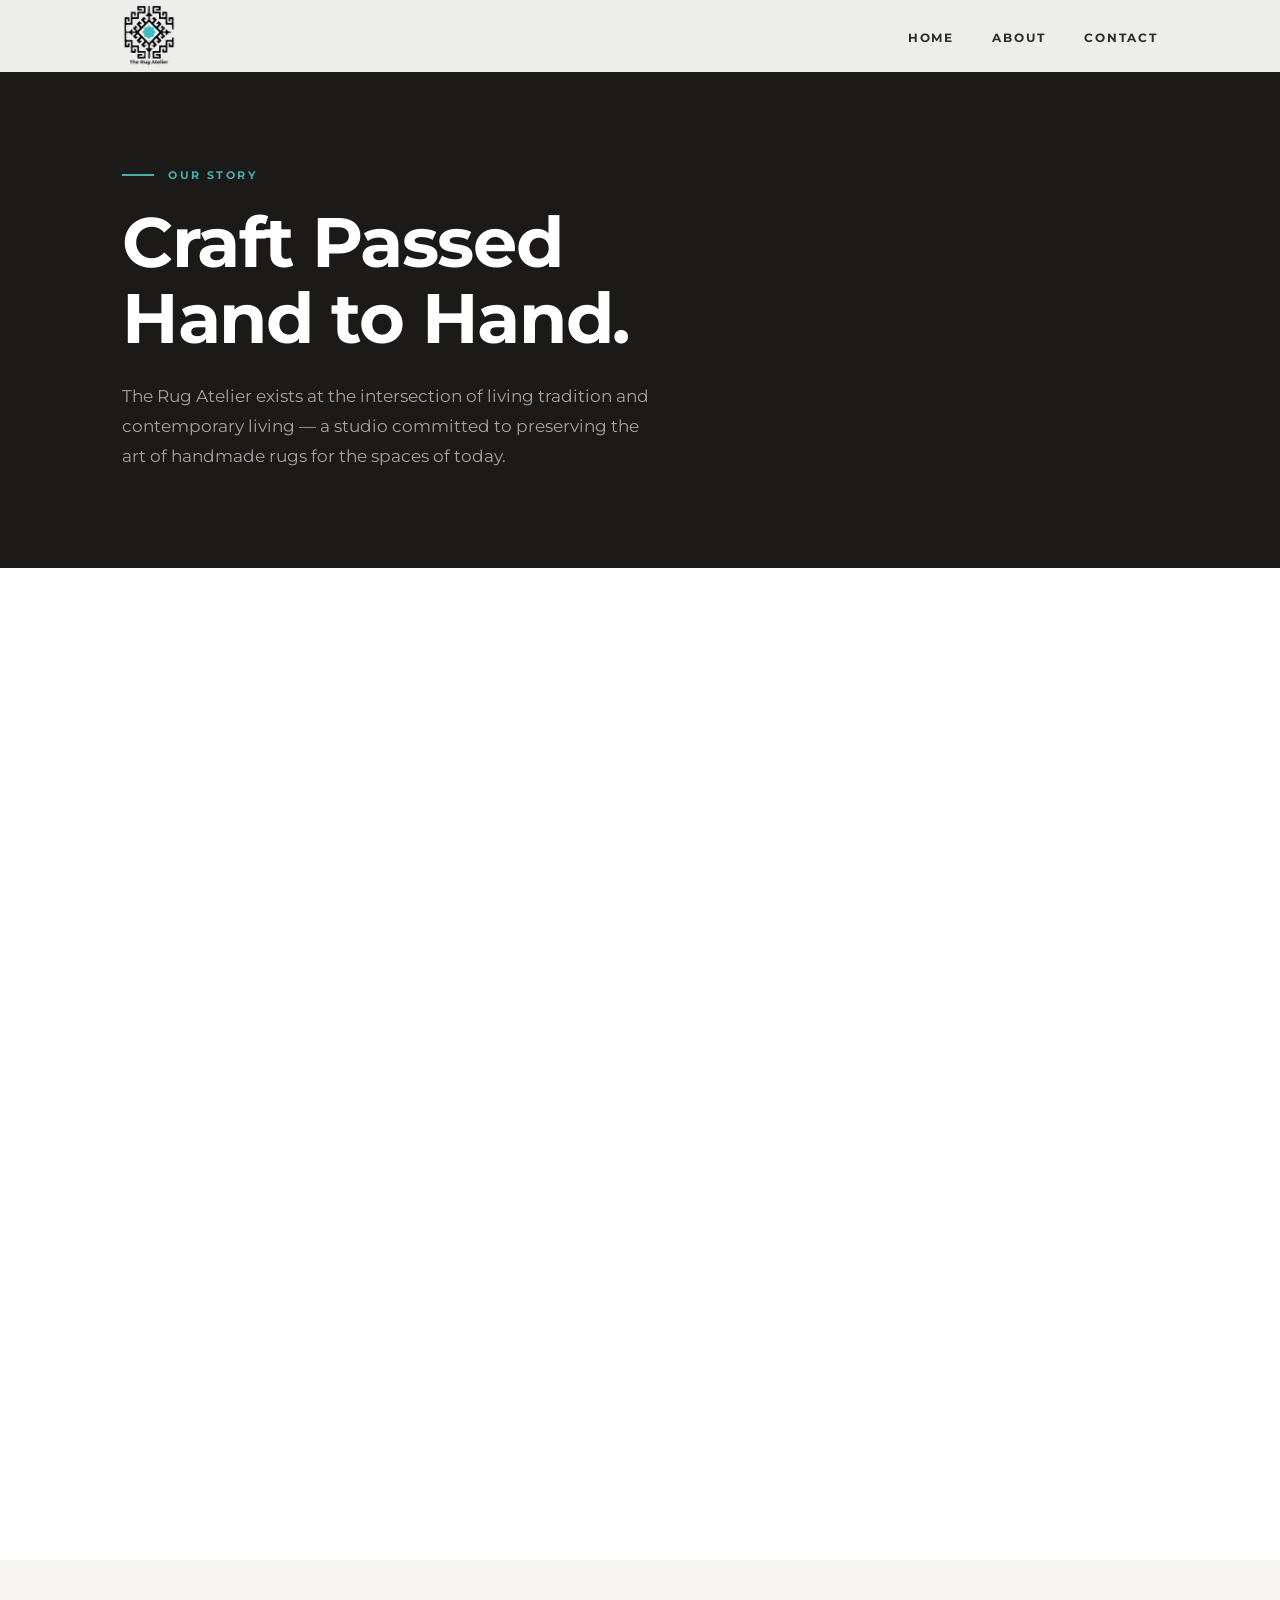
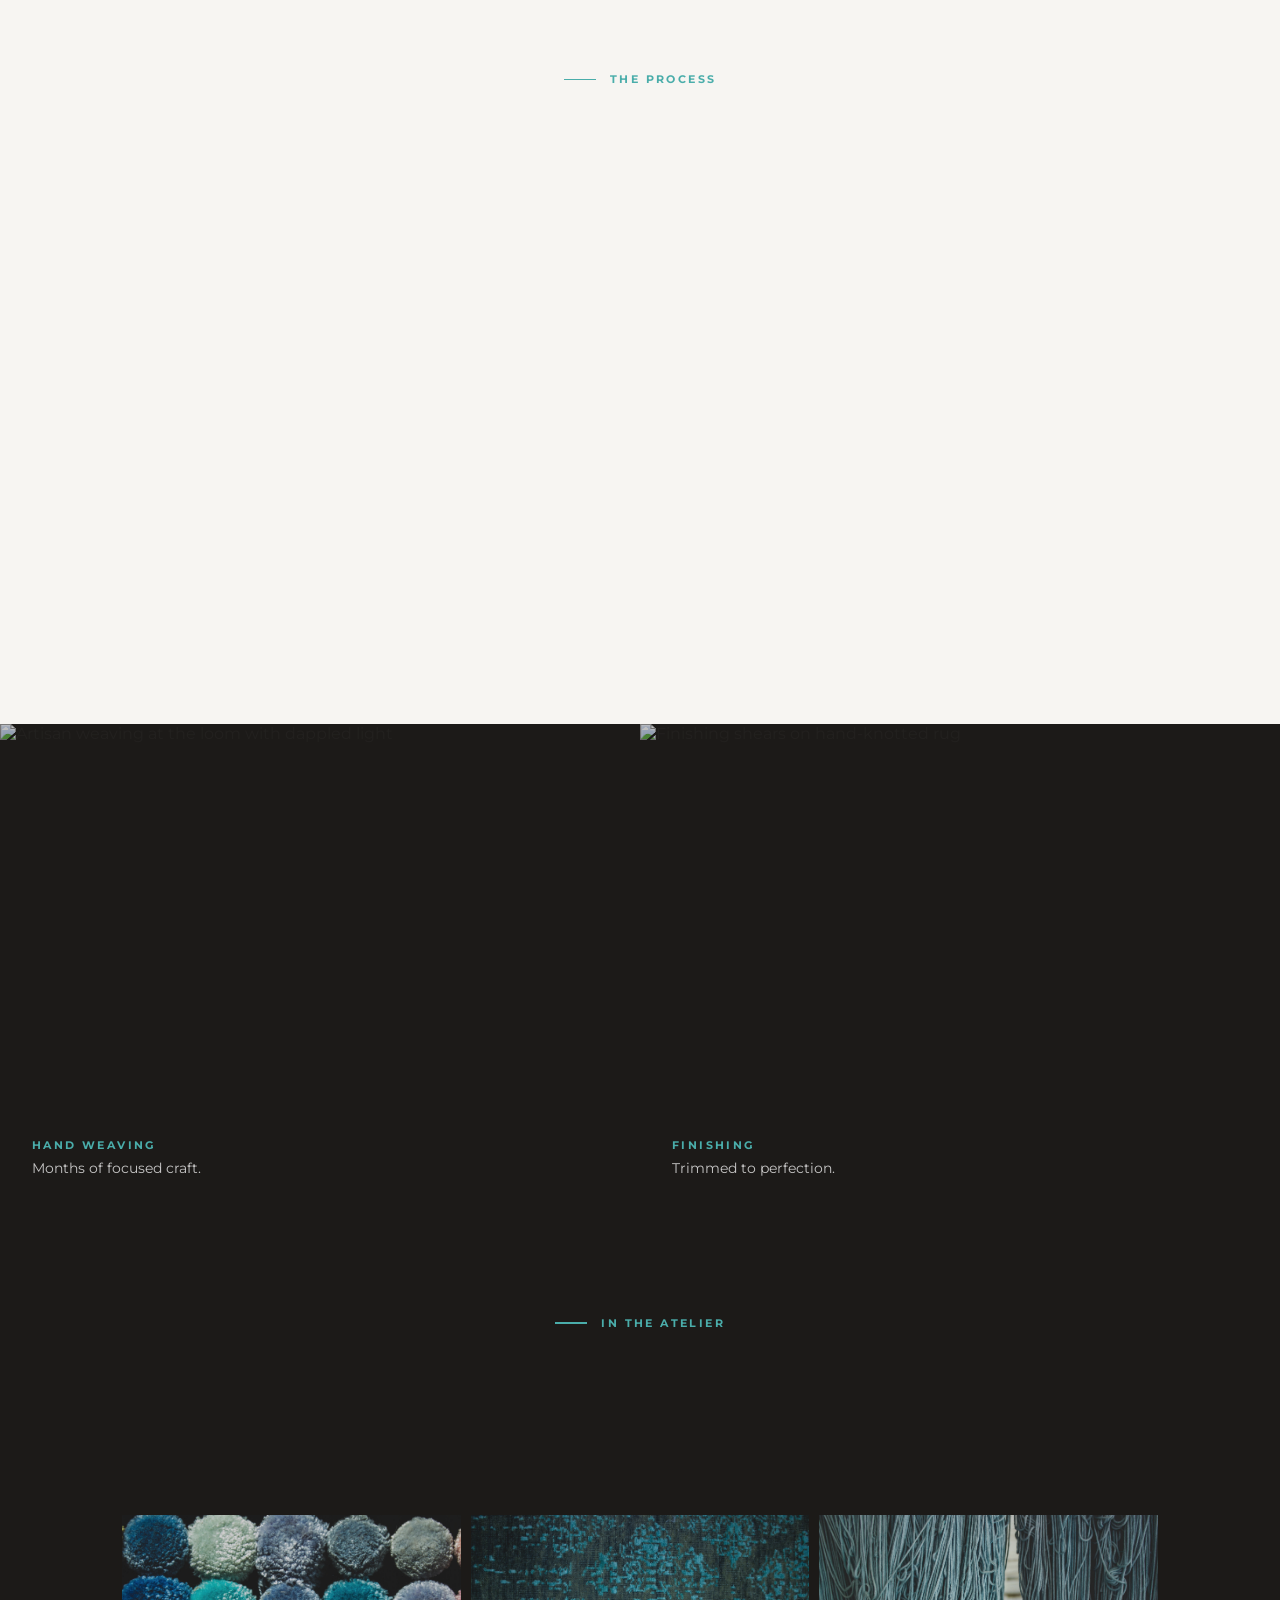
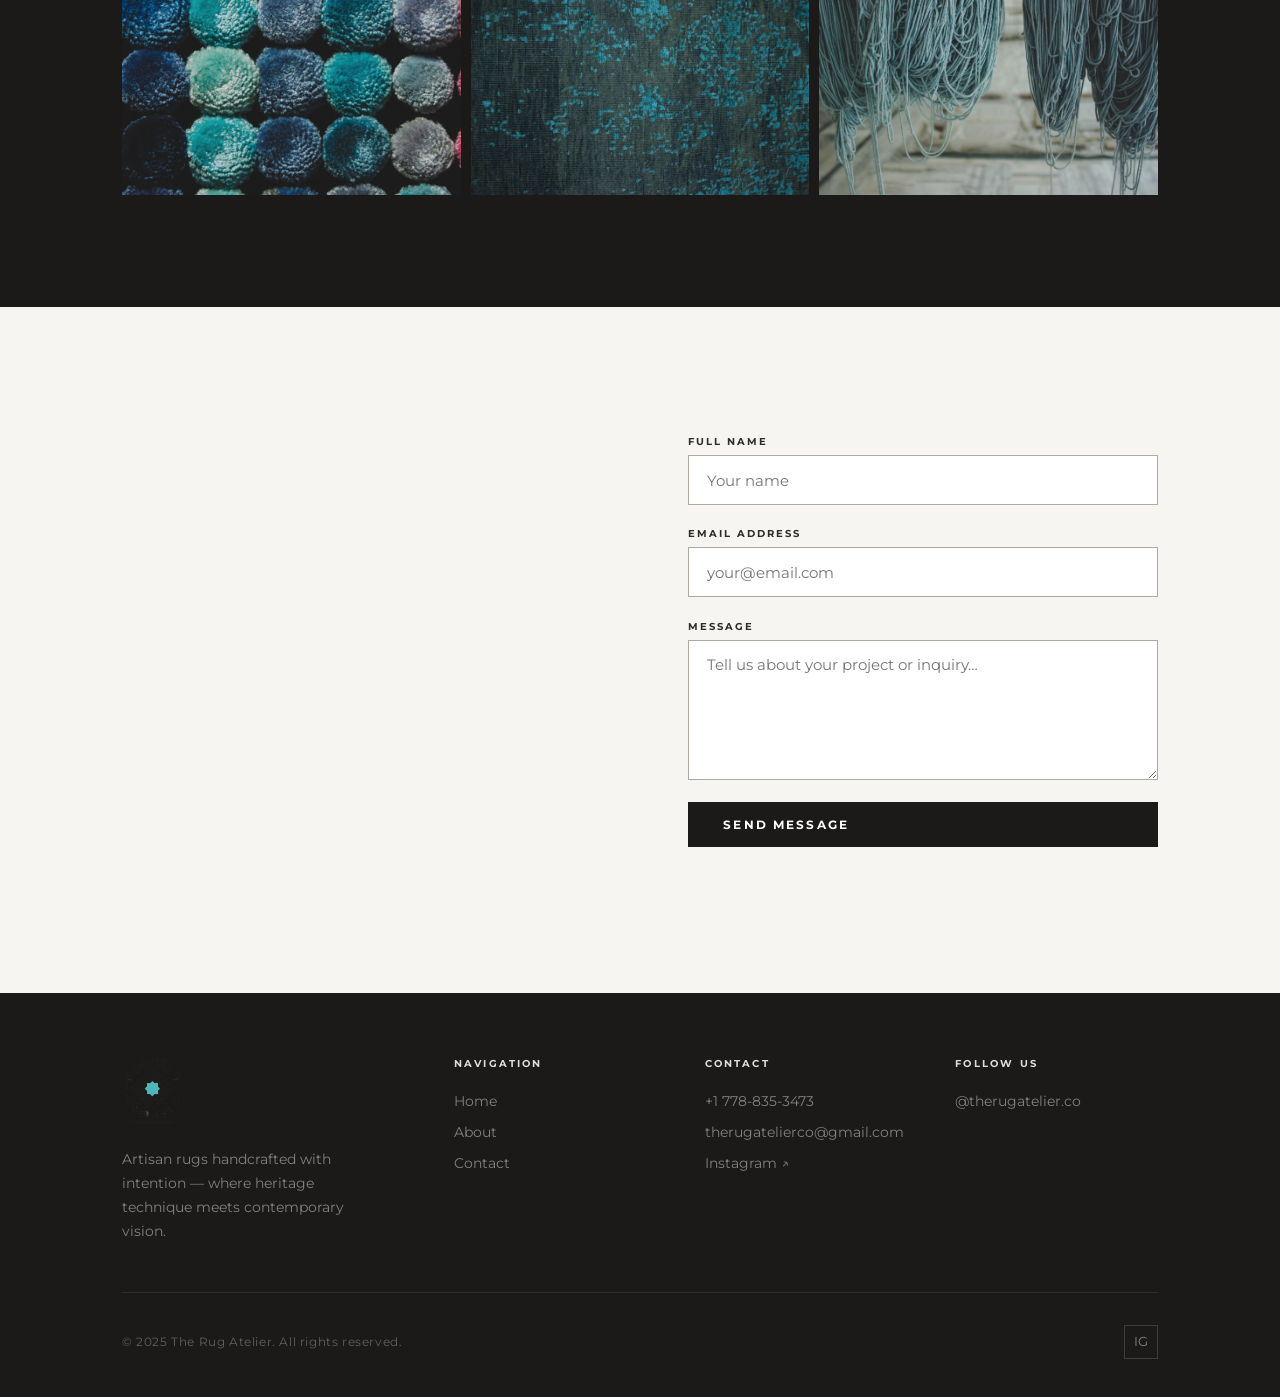
==== commit 81d98bff: "Add files via upload" ====
--- a/about.html
+++ b/about.html
@@ -1,111 +1,73 @@
 <!DOCTYPE html>
-
 <html lang="en">
 <head>
   <meta charset="UTF-8" />
   <meta name="viewport" content="width=device-width, initial-scale=1.0" />
   <title>About — The Rug Atelier</title>
   <meta name="description" content="Learn about The Rug Atelier — our story, philosophy, and commitment to handcrafted rug-making rooted in centuries of artisan tradition." />
-
   <link rel="preconnect" href="https://fonts.googleapis.com" />
   <link rel="preconnect" href="https://fonts.gstatic.com" crossorigin />
   <link href="https://fonts.googleapis.com/css2?family=Montserrat:wght@400;500;600;700&display=swap" rel="stylesheet" />
-
   <link rel="stylesheet" href="style.css" />
 </head>
 <body>
-
-  <!-- ======================================================
-       NAVIGATION
-  ====================================================== -->
-
   <nav class="nav" role="navigation" aria-label="Main navigation">
     <div class="nav-inner">
       <a href="index.html" aria-label="The Rug Atelier — Home">
         <img src="assets/images/logo.png" alt="The Rug Atelier" class="nav-logo" />
       </a>
-
       <ul class="nav-links">
         <li><a href="index.html">Home</a></li>
         <li><a href="about.html">About</a></li>
         <li><a href="#contact">Contact</a></li>
       </ul>
-
       <button class="nav-toggle" aria-label="Open menu" aria-expanded="false">
         <span></span><span></span><span></span>
       </button>
     </div>
   </nav>
-
   <div class="nav-mobile" role="navigation" aria-label="Mobile navigation">
     <a href="index.html">Home</a>
     <a href="about.html">About</a>
     <a href="#contact">Contact</a>
   </div>
-
   <main>
 
-    <!-- ======================================================
-         ABOUT HERO
-    ====================================================== -->
+    <!-- ABOUT HERO — product6: weaver at loom, dark and atmospheric -->
     <section class="about-hero" aria-label="About page hero">
       <div class="about-hero-bg" role="img" aria-label="Rug texture background"></div>
       <div class="about-hero-content">
-        <div class="section-label">
-          <span class="eyebrow">Our Story</span>
-        </div>
+        <div class="section-label"><span class="eyebrow">Our Story</span></div>
         <h1>Craft Passed<br>Hand to Hand.</h1>
-        <p>
-          The Rug Atelier exists at the intersection of living tradition and contemporary living — a studio committed to preserving the art of handmade rugs for the spaces of today.
-        </p>
-      </div>
-    </section>
-
-
-    <!-- ======================================================
-         ABOUT CONTENT
-    ====================================================== -->
+        <p>The Rug Atelier exists at the intersection of living tradition and contemporary living — a studio committed to preserving the art of handmade rugs for the spaces of today.</p>
+      </div>
+    </section>
+
+    <!-- WHO WE ARE — product5: rug on marble, beautiful in-situ -->
     <section class="about-content" aria-labelledby="about-story-heading">
       <div class="about-content-inner">
         <div class="about-intro">
-
           <div class="about-intro-text">
-            <div class="section-label reveal">
-              <span class="eyebrow">Who We Are</span>
-            </div>
+            <div class="section-label reveal"><span class="eyebrow">Who We Are</span></div>
             <h2 id="about-story-heading" class="reveal">A Studio with<br>Deep Roots.</h2>
-            <p class="reveal reveal-delay-1">
-              The Rug Atelier was founded on a simple belief: that the ancient art of rug-making deserves to be experienced in contemporary homes. Each rug we create is a collaboration — between our designers and the master craftspeople whose families have been weaving for generations.
-            </p>
-            <p class="reveal reveal-delay-2">
-              We source the finest natural fibres — hand-combed Ghazni wool, hand-spun silk, plant-based dyes distilled from roots, bark, and minerals. Every material is chosen not only for beauty but for longevity, ensuring that each piece becomes richer with time rather than diminishing.
-            </p>
-            <p class="reveal reveal-delay-3">
-              Our collections are not seasonal. They are enduring. Designed to anchor a space for decades, to outlast trends, and to accumulate the quiet presence that only handmade objects carry.
-            </p>
-          </div>
-
+            <p class="reveal reveal-delay-1">The Rug Atelier was founded on a simple belief: that the ancient art of rug-making deserves to be experienced in contemporary homes. Each rug we create is a collaboration — between our designers and the master craftspeople whose families have been weaving for generations.</p>
+            <p class="reveal reveal-delay-2">We source the finest natural fibres — hand-combed Ghazni wool, hand-spun silk, plant-based dyes distilled from roots, bark, and minerals. Every material is chosen not only for beauty but for longevity, ensuring that each piece becomes richer with time rather than diminishing.</p>
+            <p class="reveal reveal-delay-3">Our collections are not seasonal. They are enduring. Designed to anchor a space for decades, to outlast trends, and to accumulate the quiet presence that only handmade objects carry.</p>
+          </div>
           <div class="about-intro-image reveal reveal-delay-2">
-            <img src="assets/images/product1.jpeg" alt="Detailed rug weave texture" />
-          </div>
-
-        </div>
-      </div>
-    </section>
-
-
-    <!-- ======================================================
-         PROCESS
-    ====================================================== -->
+            <img src="assets/images/product5.jpeg" alt="Handcrafted rug resting on marble floor" />
+          </div>
+        </div>
+      </div>
+    </section>
+
+    <!-- PROCESS — text only, images appear below as strip -->
     <section class="about-process" aria-labelledby="process-heading">
       <div class="about-process-inner">
         <div class="about-process-header">
-          <div class="section-label">
-            <span class="eyebrow">The Process</span>
-          </div>
+          <div class="section-label"><span class="eyebrow">The Process</span></div>
           <h2 id="process-heading" class="reveal">From Fibre<br>to Floor.</h2>
         </div>
-
         <div class="process-steps">
           <div class="process-step reveal">
             <div class="process-step-num">01</div>
@@ -131,19 +93,33 @@
       </div>
     </section>
 
-
-    <!-- ======================================================
-         VISUAL GALLERY
-    ====================================================== -->
+    <!-- PROCESS IMAGE STRIP — product4 (scissors) + product6 (loom) -->
+    <section class="image-strip" aria-label="Process photography">
+      <div class="image-strip-inner">
+        <div class="image-strip-item">
+          <img src="assets/images/product6.jpg" alt="Artisan weaving at the loom with dappled light" />
+          <div class="image-strip-caption">
+            <span class="eyebrow">Hand Weaving</span>
+            <p>Months of focused craft.</p>
+          </div>
+        </div>
+        <div class="image-strip-item">
+          <img src="assets/images/product4.jpeg" alt="Finishing shears on hand-knotted rug" />
+          <div class="image-strip-caption">
+            <span class="eyebrow">Finishing</span>
+            <p>Trimmed to perfection.</p>
+          </div>
+        </div>
+      </div>
+    </section>
+
+    <!-- GALLERY — all 3 original images -->
     <section class="about-gallery" aria-labelledby="gallery-heading">
       <div class="about-gallery-inner">
         <div class="about-gallery-header">
-          <div class="section-label">
-            <span class="eyebrow">In the Atelier</span>
-          </div>
+          <div class="section-label"><span class="eyebrow">In the Atelier</span></div>
           <h2 id="gallery-heading" class="reveal">Every Detail<br>is the Work.</h2>
         </div>
-
         <div class="about-gallery-grid">
           <img src="assets/images/product2.jpeg" alt="Hand-dyed yarns" />
           <img src="assets/images/product3.jpeg" alt="Wool pompom colour studies" />
@@ -152,22 +128,13 @@
       </div>
     </section>
 
-
-    <!-- ======================================================
-         CONTACT
-    ====================================================== -->
+    <!-- CONTACT -->
     <section class="contact" id="contact" aria-labelledby="contact-heading-about">
       <div class="contact-inner">
-
         <div class="contact-text">
-          <div class="section-label reveal">
-            <span class="eyebrow">Get in Touch</span>
-          </div>
+          <div class="section-label reveal"><span class="eyebrow">Get in Touch</span></div>
           <h2 id="contact-heading-about" class="reveal">Start a<br>Conversation.</h2>
-          <p class="reveal reveal-delay-1">
-            Interested in a bespoke commission, a trade enquiry, or simply want to know more? We welcome every conversation about craft and design.
-          </p>
-
+          <p class="reveal reveal-delay-1">Interested in a bespoke commission, a trade enquiry, or simply want to know more? We welcome every conversation about craft and design.</p>
           <div class="contact-info reveal reveal-delay-2">
             <div class="contact-info-item">
               <div class="contact-info-icon">✆</div>
@@ -180,7 +147,7 @@
               <div class="contact-info-icon">✉</div>
               <div class="contact-info-detail">
                 <span class="contact-info-label">Email</span>
-                <a href="/cdn-cgi/l/email-protection#a3d7cbc6d1d6c4c2d7c6cfcac6d1c0cce3c4cec2cacf8dc0ccce" class="contact-info-value"><span class="__cf_email__" data-cfemail="56223e332423313722333a3f3324353916313b373f3a7835393b">[email&#160;protected]</span></a>
+                <a href="mailto:therugatelierco@gmail.com" class="contact-info-value">therugatelierco@gmail.com</a>
               </div>
             </div>
             <div class="contact-info-item">
@@ -192,58 +159,38 @@
             </div>
           </div>
         </div>
-
-        <div class="">
-          <div class="form-success" role="status">
-            ✓ Thank you — your message has been sent. We'll be in touch shortly.
-          </div>
-
-          <form
-            class="contact-form"
-            action="https://formspree.io/f/xdawwbep"
-            method="POST"
-            novalidate
-          >
+        <div>
+          <div class="form-success" role="status">✓ Thank you — your message has been sent. We'll be in touch shortly.</div>
+          <form class="contact-form" action="https://formspree.io/f/xdawwbep" method="POST" novalidate>
             <div class="form-group">
               <label for="name">Full Name</label>
               <input type="text" id="name" name="name" placeholder="Your name" autocomplete="name" />
               <span class="form-error" id="name-error">Please enter your name.</span>
             </div>
-
             <div class="form-group">
               <label for="email">Email Address</label>
               <input type="email" id="email" name="email" placeholder="your@email.com" autocomplete="email" />
               <span class="form-error" id="email-error">Please enter a valid email address.</span>
             </div>
-
             <div class="form-group">
               <label for="message">Message</label>
               <textarea id="message" name="message" placeholder="Tell us about your project or inquiry…"></textarea>
               <span class="form-error" id="message-error">Please enter a message.</span>
             </div>
-
             <button type="submit" class="btn btn-primary">Send Message</button>
           </form>
         </div>
-
       </div>
     </section>
 
   </main>
-
-  <!-- ======================================================
-       FOOTER
-  ====================================================== -->
-
   <footer class="footer" role="contentinfo">
     <div class="footer-inner">
       <div class="footer-top">
-
         <div class="footer-brand">
           <img src="assets/images/logo.png" alt="The Rug Atelier" class="footer-brand-logo" />
           <p>Artisan rugs handcrafted with intention — where heritage technique meets contemporary vision.</p>
         </div>
-
         <div class="footer-col">
           <h4>Navigation</h4>
           <ul>
@@ -252,33 +199,29 @@
             <li><a href="#contact">Contact</a></li>
           </ul>
         </div>
-
         <div class="footer-col">
           <h4>Contact</h4>
           <ul>
             <li><a href="tel:+17788353473">+1 778-835-3473</a></li>
-            <li><a href="/cdn-cgi/l/email-protection#a7d3cfc2d5d2c0c6d3c2cbcec2d5c4c8e7c0cac6cecb89c4c8ca"><span class="__cf_email__" data-cfemail="26524e435453414752434a4f4354454966414b474f4a0845494b">[email&#160;protected]</span></a></li>
-            <li>
-              <a href="https://instagram.com/therugatelier.co" target="_blank" rel="noopener noreferrer">
-                Instagram ↗
-              </a>
-            </li>
+            <li><a href="mailto:therugatelierco@gmail.com">therugatelierco@gmail.com</a></li>
+            <li><a href="https://instagram.com/therugatelier.co" target="_blank" rel="noopener noreferrer">Instagram ↗</a></li>
           </ul>
         </div>
-
         <div class="footer-col">
           <h4>Follow Us</h4>
           <ul>
-            <li>
-              <a href="https://instagram.com/therugatelier.co" target="_blank" rel="noopener noreferrer">
-                @therugatelier.co
-              </a>
-            </li>
+            <li><a href="https://instagram.com/therugatelier.co" target="_blank" rel="noopener noreferrer">@therugatelier.co</a></li>
           </ul>
         </div>
-
-      </div>
-
+      </div>
       <div class="footer-bottom">
         <p class="footer-copy">© 2025 The Rug Atelier. All rights reserved.</p>
-  +        <div class="footer-social">
+          <a href="https://instagram.com/therugatelier.co" target="_blank" rel="noopener noreferrer" aria-label="Instagram">IG</a>
+        </div>
+      </div>
+    </div>
+  </footer>
+  <script src="script.js"></script>
+</body>
+</html>
--- a/style.css
+++ b/style.css
@@ -291,7 +291,7 @@
 .hero-bg {
   position: absolute;
   inset: 0;
-  background-image: url("assets/images/product3.jpeg");
+  background-image: url("assets/images/product6.jpg");
   background-size: cover;
   background-position: center;
   filter: brightness(0.38);
@@ -336,12 +336,12 @@
 }
 
 .hero-logo {
-  width: 88px;
+  width: 120px;
   margin-bottom: 1.8rem;
   opacity: 0;
   transform: translateY(16px);
   animation: fadeUp 0.8s 0.1s var(--ease-out) forwards;
-  filter: brightness(0) invert(1);
+  border-radius: 4px;
 }
 
 .hero h1 {
@@ -550,7 +550,7 @@
 .highlight-img {
   position: absolute;
   inset: 0;
-  background-image: url("assets/images/product1.jpeg");
+  background-image: url("assets/images/product4.jpeg");
   background-size: cover;
   background-position: center;
   background-attachment: fixed;
@@ -784,11 +784,11 @@
 }
 
 .footer-brand-logo {
-  height: 52px;
+  height: 72px;
   width: auto;
   margin-bottom: 1.2rem;
-  filter: brightness(0) invert(1);
-  opacity: 0.85;
+  mix-blend-mode: screen;
+  opacity: 0.92;
 }
 
 .footer-brand p {
@@ -868,7 +868,7 @@
 .about-hero-bg {
   position: absolute;
   inset: 0;
-  background-image: url("assets/images/product2.jpeg");
+  background-image: url("assets/images/product6.jpg");
   background-size: cover;
   background-position: center 30%;
   opacity: 0.18;
@@ -1093,3 +1093,71 @@
 
   .footer-bottom { flex-direction: column; align-items: flex-start; }
 }
+
+/* ============================================================
+   IMAGE STRIP — two-column full-bleed photo section
+   ============================================================ */
+.image-strip {
+  background: var(--color-dark);
+}
+
+.image-strip-inner {
+  display: grid;
+  grid-template-columns: 1fr 1fr;
+}
+
+.image-strip-item {
+  position: relative;
+  overflow: hidden;
+  height: 480px;
+}
+
+.image-strip-item img {
+  width: 100%;
+  height: 100%;
+  object-fit: cover;
+  display: block;
+  transition: transform 0.9s var(--ease-out), filter 0.6s;
+  filter: brightness(0.75) saturate(0.85);
+}
+
+.image-strip-item:hover img {
+  transform: scale(1.04);
+  filter: brightness(0.9) saturate(1);
+}
+
+.image-strip-caption {
+  position: absolute;
+  bottom: 0;
+  left: 0;
+  right: 0;
+  padding: 2rem;
+  background: linear-gradient(to top, rgba(28,26,24,0.85) 0%, transparent 100%);
+  transform: translateY(8px);
+  transition: transform 0.4s var(--ease-out);
+}
+
+.image-strip-item:hover .image-strip-caption {
+  transform: translateY(0);
+}
+
+.image-strip-caption .eyebrow {
+  display: block;
+  margin-bottom: 0.4rem;
+  color: var(--color-accent);
+}
+
+.image-strip-caption p {
+  font-size: 0.9rem;
+  color: rgba(255,255,255,0.75);
+  line-height: 1.5;
+}
+
+@media (max-width: 640px) {
+  .image-strip-inner {
+    grid-template-columns: 1fr;
+  }
+  .image-strip-item {
+    height: 320px;
+  }
+}
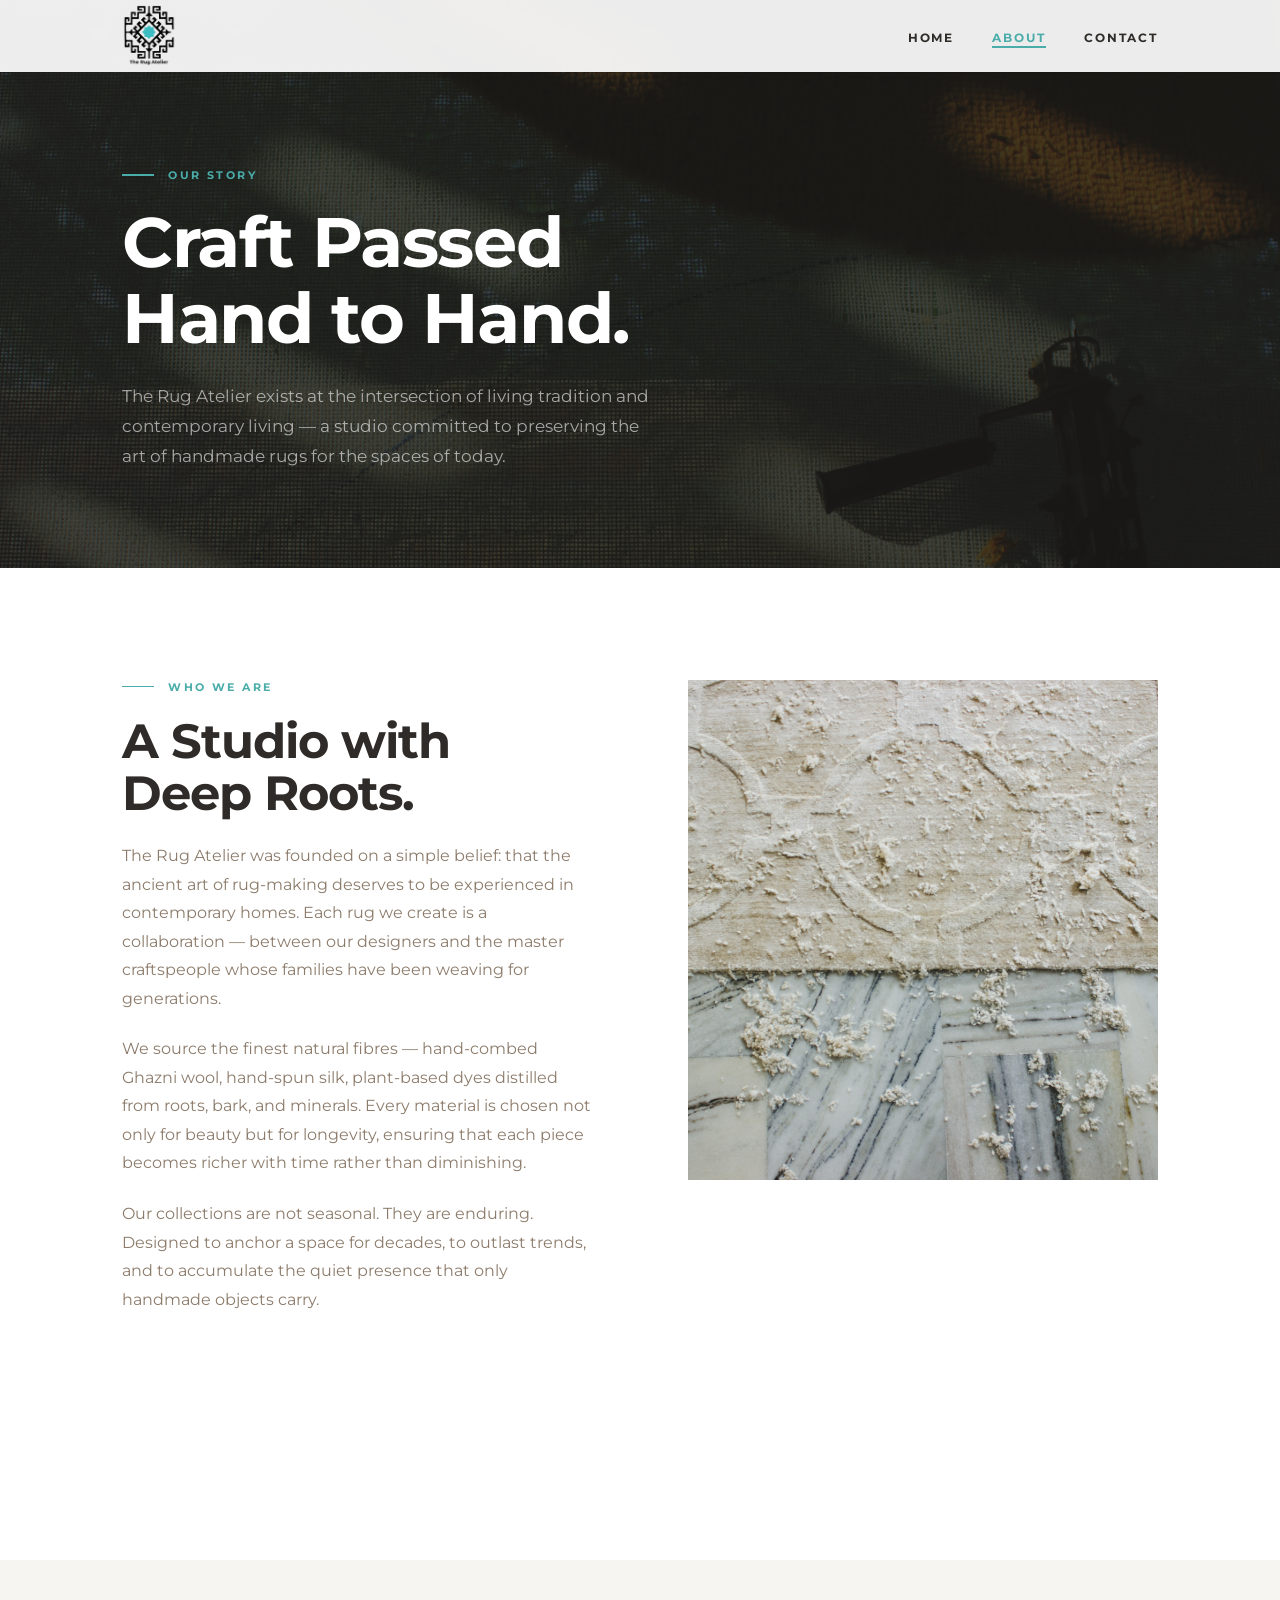
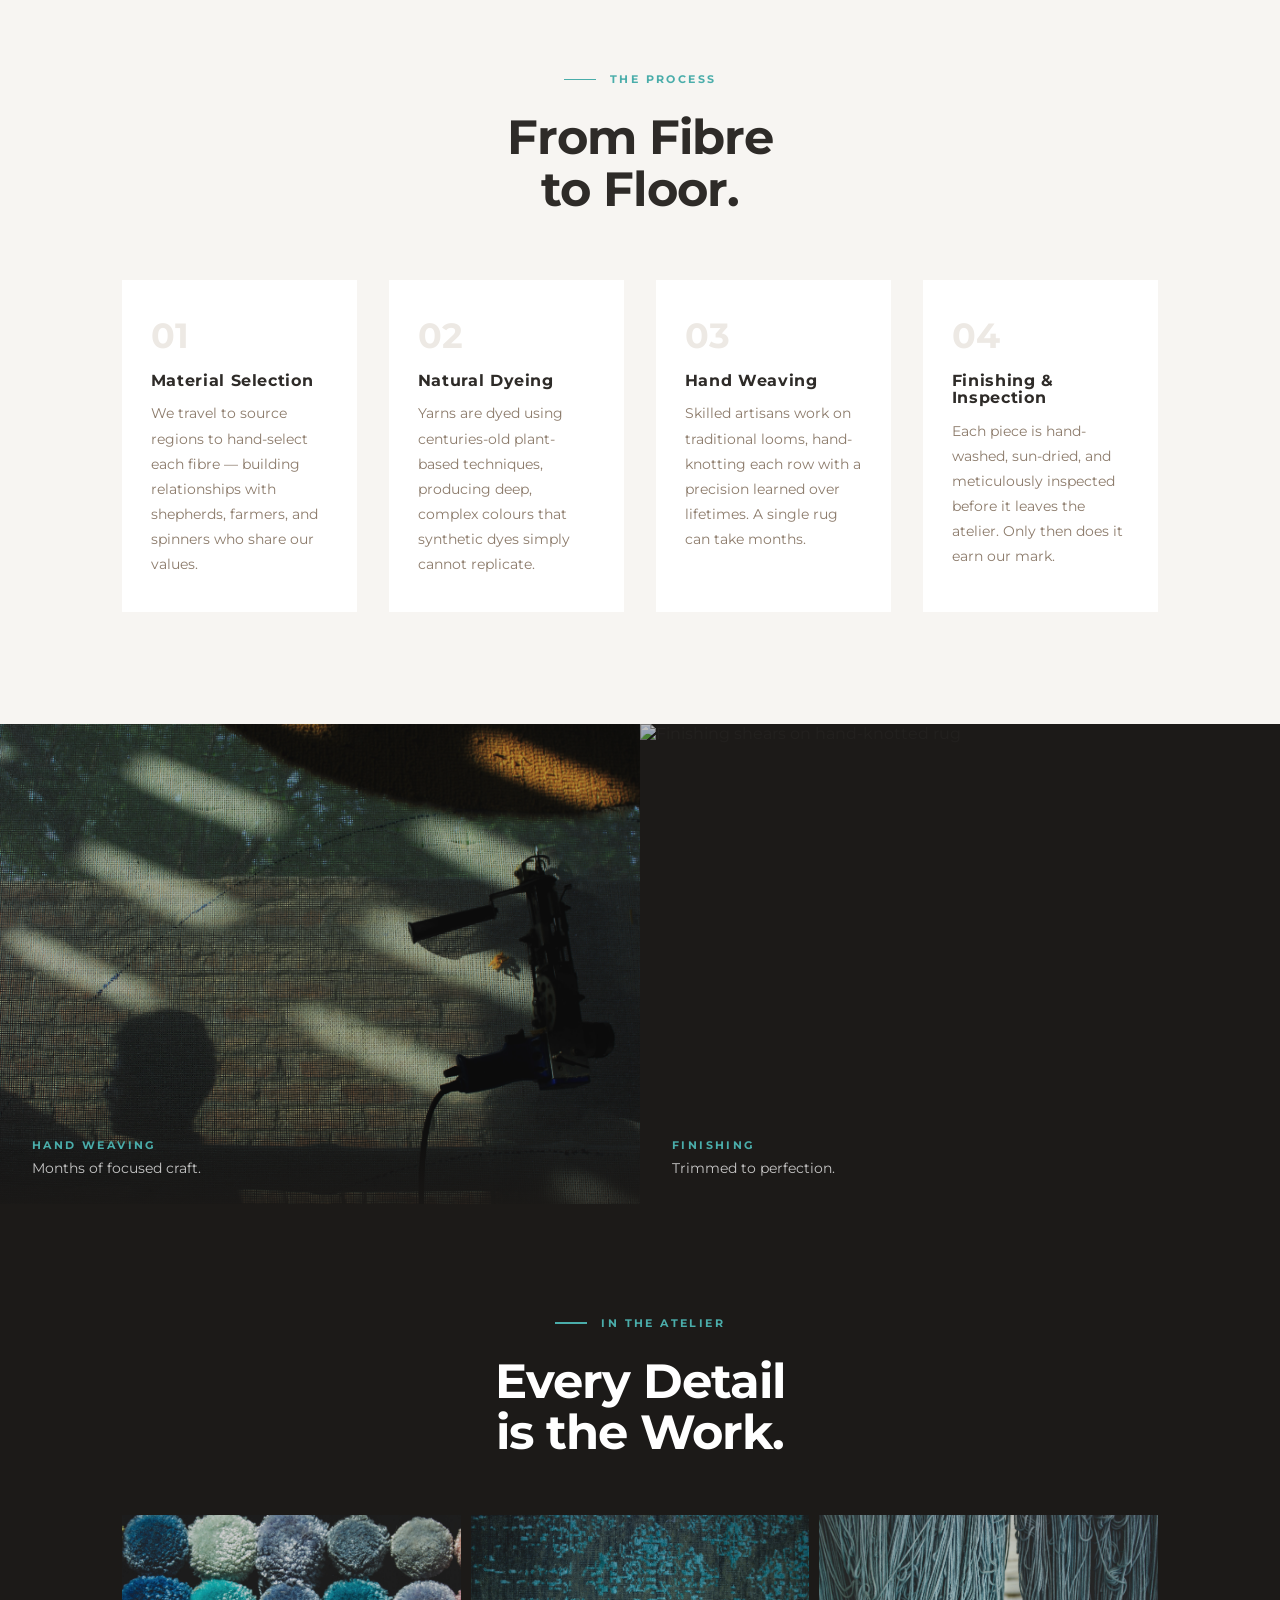
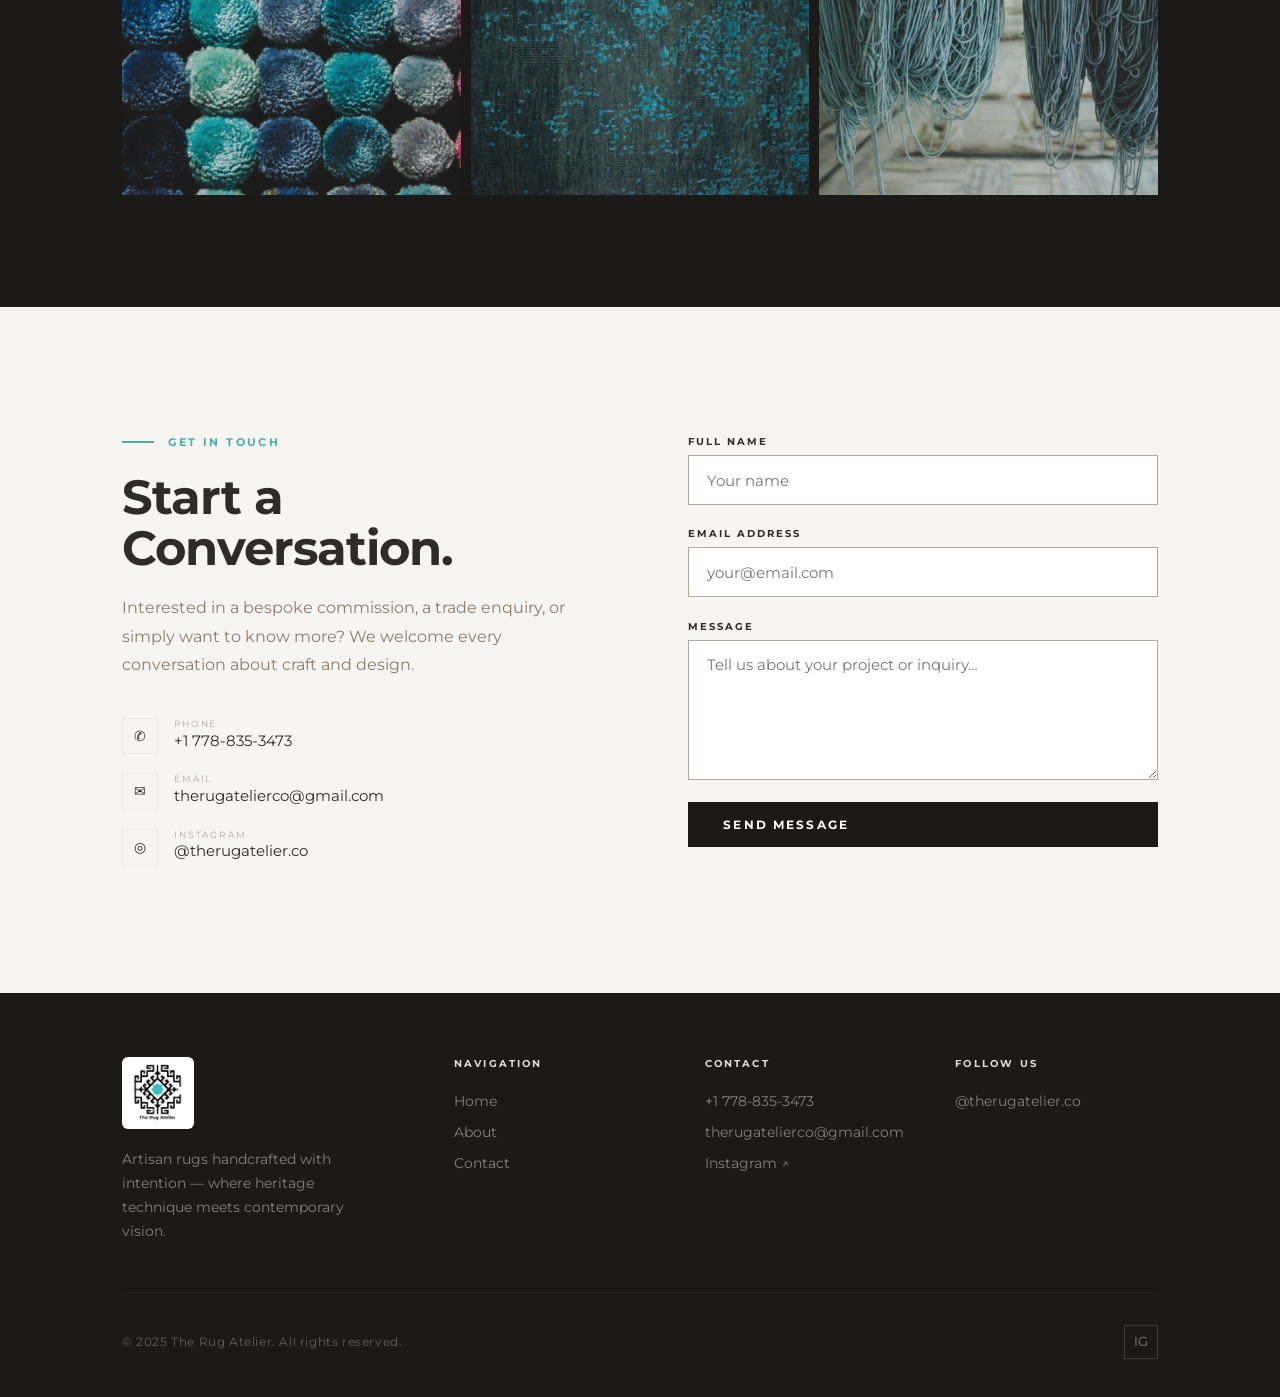
==== commit e61f93c2: "Add files via upload" ====
--- a/about.html
+++ b/about.html
@@ -97,7 +97,7 @@
     <section class="image-strip" aria-label="Process photography">
       <div class="image-strip-inner">
         <div class="image-strip-item">
-          <img src="assets/images/product6.jpg" alt="Artisan weaving at the loom with dappled light" />
+          <img src="assets/images/product6.jpeg" alt="Artisan weaving at the loom with dappled light" />
           <div class="image-strip-caption">
             <span class="eyebrow">Hand Weaving</span>
             <p>Months of focused craft.</p>
--- a/style.css
+++ b/style.css
@@ -291,10 +291,7 @@
 .hero-bg {
   position: absolute;
   inset: 0;
-  background-image: url("assets/images/product6.jpg");
-  background-size: cover;
-  background-position: center;
-  filter: brightness(0.38);
+  background-image: url("assets/images/product7.jpeg");
   transform: scale(1.06);
   animation: heroZoom 12s var(--ease-out) forwards;
 }
@@ -376,32 +373,7 @@
 
 /* Scroll indicator */
 .hero-scroll {
-  position: absolute;
-  bottom: 2.4rem; left: 50%;
-  transform: translateX(-50%);
-  display: flex;
-  flex-direction: column;
-  align-items: center;
-  gap: 0.5rem;
-  z-index: 2;
-  opacity: 0;
-  animation: fadeUp 0.8s 1.1s var(--ease-out) forwards;
-}
-.hero-scroll span {
-  font-family: var(--font-display);
-  font-size: 0.58rem;
-  letter-spacing: 0.22em;
-  text-transform: uppercase;
-  color: rgba(255,255,255,0.5);
-}
-.hero-scroll-line {
-  width: 1px; height: 48px;
-  background: linear-gradient(to bottom, rgba(255,255,255,0.5), transparent);
-  animation: scrollLine 2s ease-in-out infinite;
-}
-@keyframes scrollLine {
-  0%, 100% { transform: scaleY(1); opacity: 0.6; }
-  50%       { transform: scaleY(0.5); opacity: 0.2; }
+  display: none;
 }
 
 /* ============================================================
@@ -550,7 +522,7 @@
 .highlight-img {
   position: absolute;
   inset: 0;
-  background-image: url("assets/images/product4.jpeg");
+  background-image: url("assets/images/product8.jpeg");
   background-size: cover;
   background-position: center;
   background-attachment: fixed;
@@ -582,16 +554,7 @@
 }
 
 .highlight-stat {
-  text-align: right;
-}
-.highlight-stat-number {
-  font-family: var(--font-display);
-  font-size: clamp(3.5rem, 8vw, 7rem);
-  font-weight: 700;
-  color: var(--color-white);
-  letter-spacing: -0.04em;
-  line-height: 1;
-  opacity: 0.14;
+  display: none;
 }
 
 /* ============================================================
@@ -787,8 +750,9 @@
   height: 72px;
   width: auto;
   margin-bottom: 1.2rem;
-  mix-blend-mode: screen;
-  opacity: 0.92;
+  background: var(--color-white);
+  padding: 6px 10px;
+  border-radius: 6px;
 }
 
 .footer-brand p {
@@ -868,7 +832,7 @@
 .about-hero-bg {
   position: absolute;
   inset: 0;
-  background-image: url("assets/images/product6.jpg");
+  background-image: url("assets/images/product6.jpeg");
   background-size: cover;
   background-position: center 30%;
   opacity: 0.18;
@@ -1005,30 +969,42 @@
   filter: brightness(1) saturate(1.1);
 }
 
+
 /* ============================================================
    SCROLL REVEAL
    ============================================================ */
+
+/* Default: everything fully visible — safe if JS fails or is cached */
 .reveal {
+  opacity: 1;
+  transform: none;
+  transition: opacity 0.75s var(--ease-out), transform 0.75s var(--ease-out);
+}
+
+/* Only hide elements when JS has confirmed it's loaded and running */
+.js-ready .reveal {
   opacity: 0;
   transform: translateY(24px);
-  transition: opacity 0.75s var(--ease-out), transform 0.75s var(--ease-out);
-}
-.reveal.visible {
+}
+.js-ready .reveal.visible {
   opacity: 1;
   transform: translateY(0);
 }
-/* Fallback: ensure nothing stays hidden if observer fails */
+
 @media (prefers-reduced-motion: reduce) {
-  .reveal {
+  .js-ready .reveal,
+  .js-ready .reveal.visible {
     opacity: 1;
     transform: none;
     transition: none;
   }
 }
+
 .reveal-delay-1 { transition-delay: 0.1s; }
 .reveal-delay-2 { transition-delay: 0.2s; }
 .reveal-delay-3 { transition-delay: 0.3s; }
 .reveal-delay-4 { transition-delay: 0.45s; }
+
 
 /* ============================================================
    RESPONSIVE
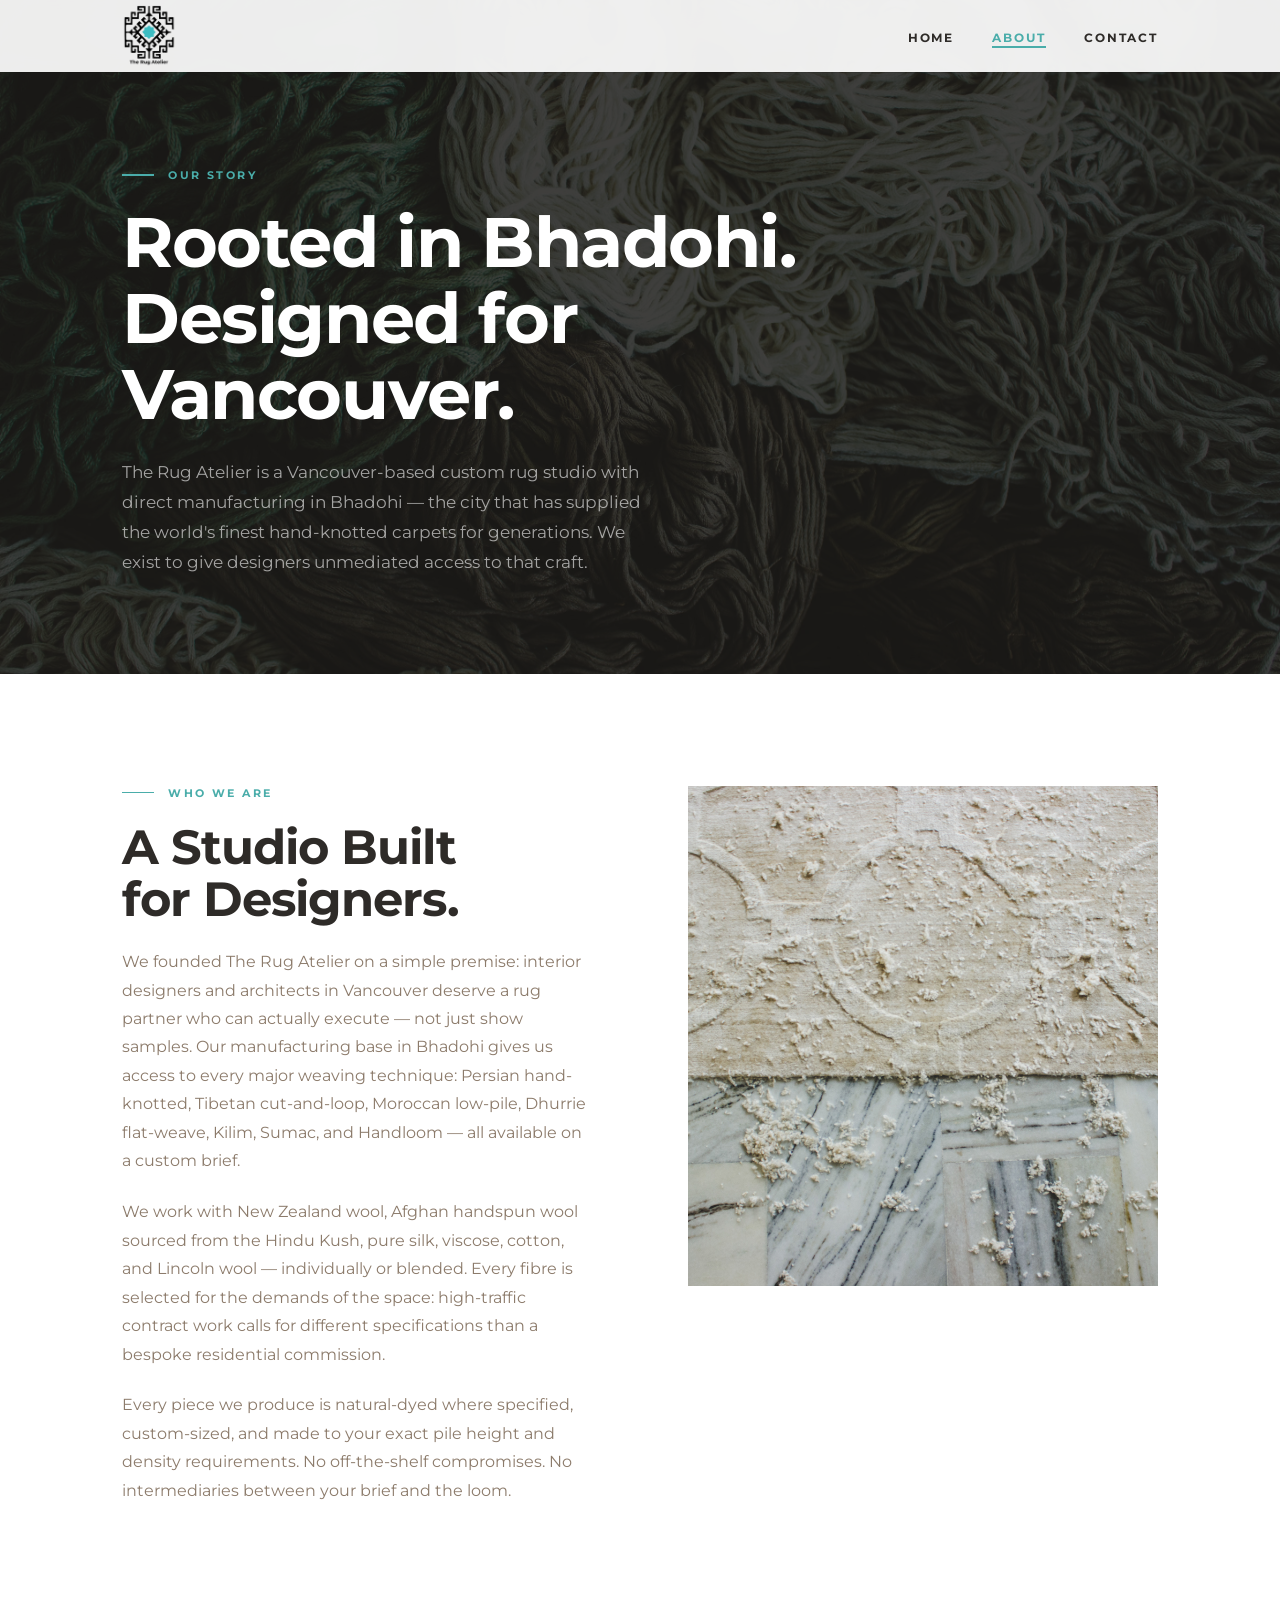
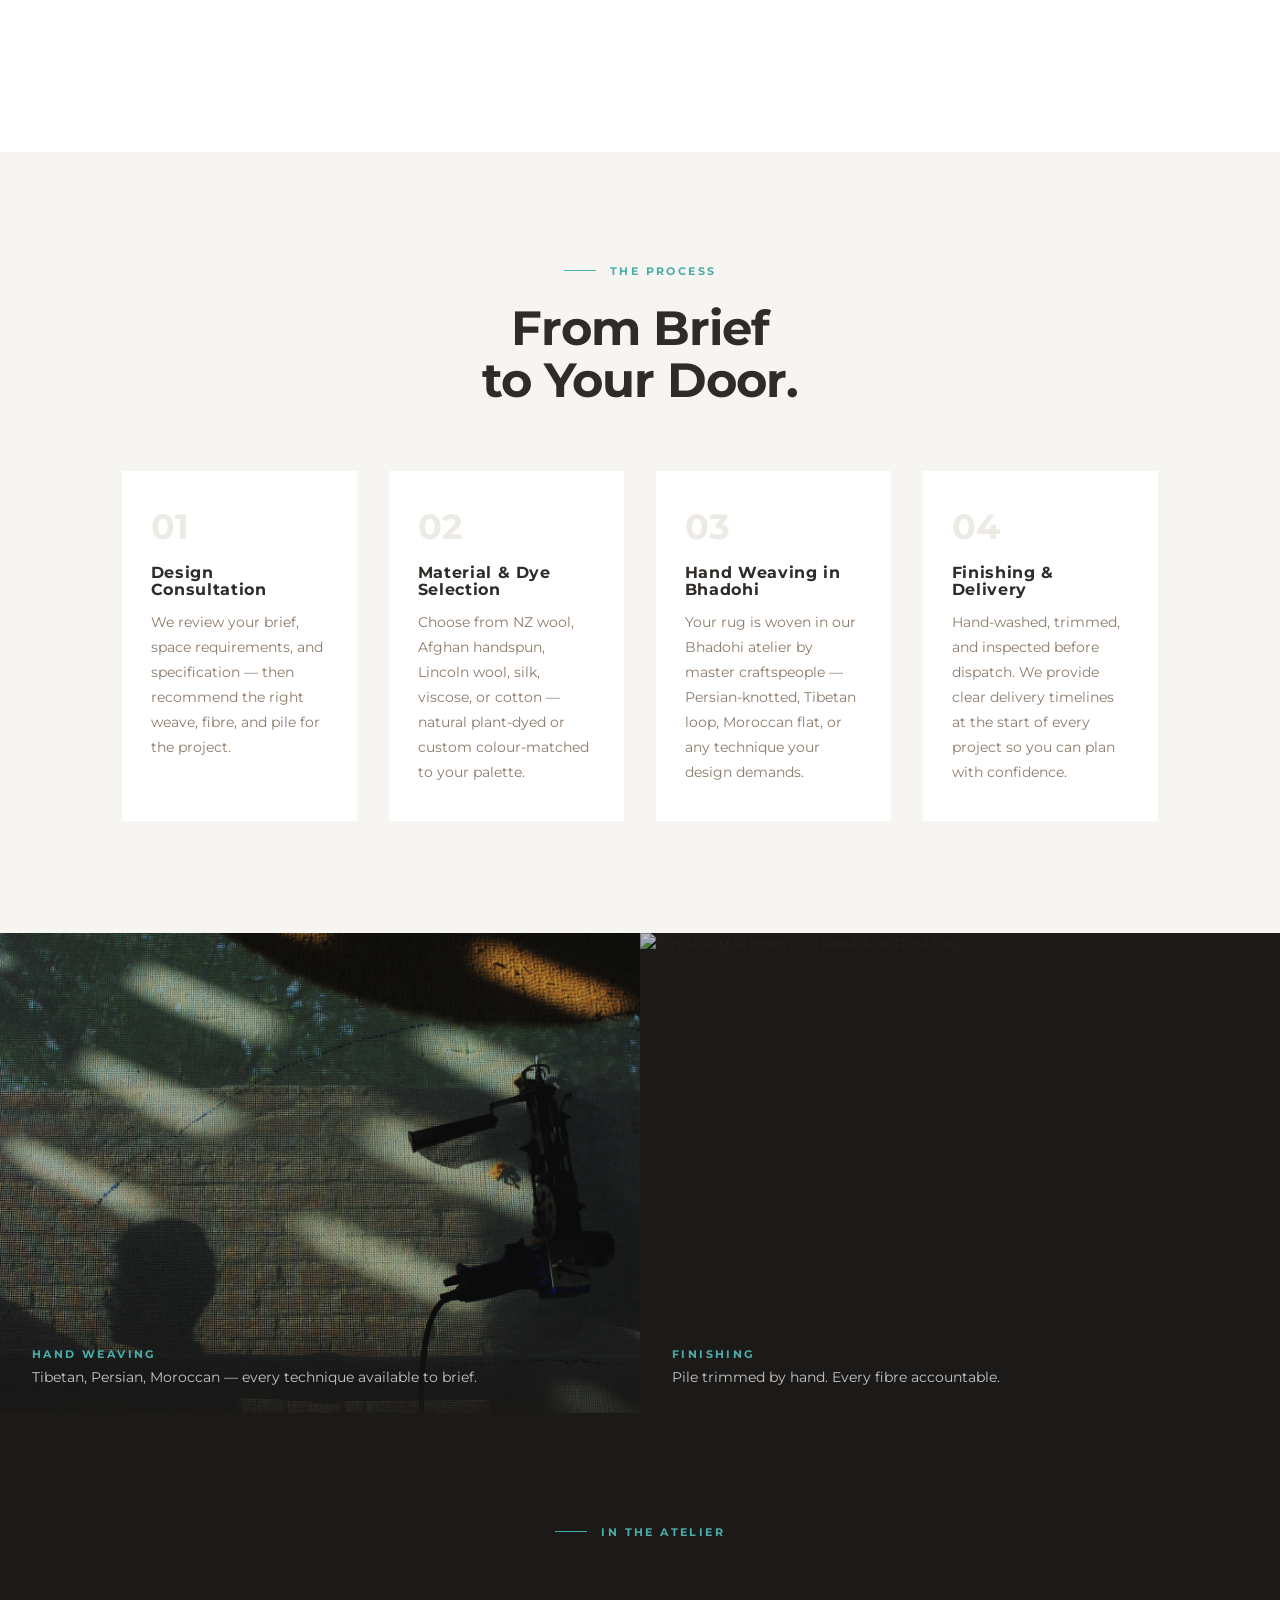
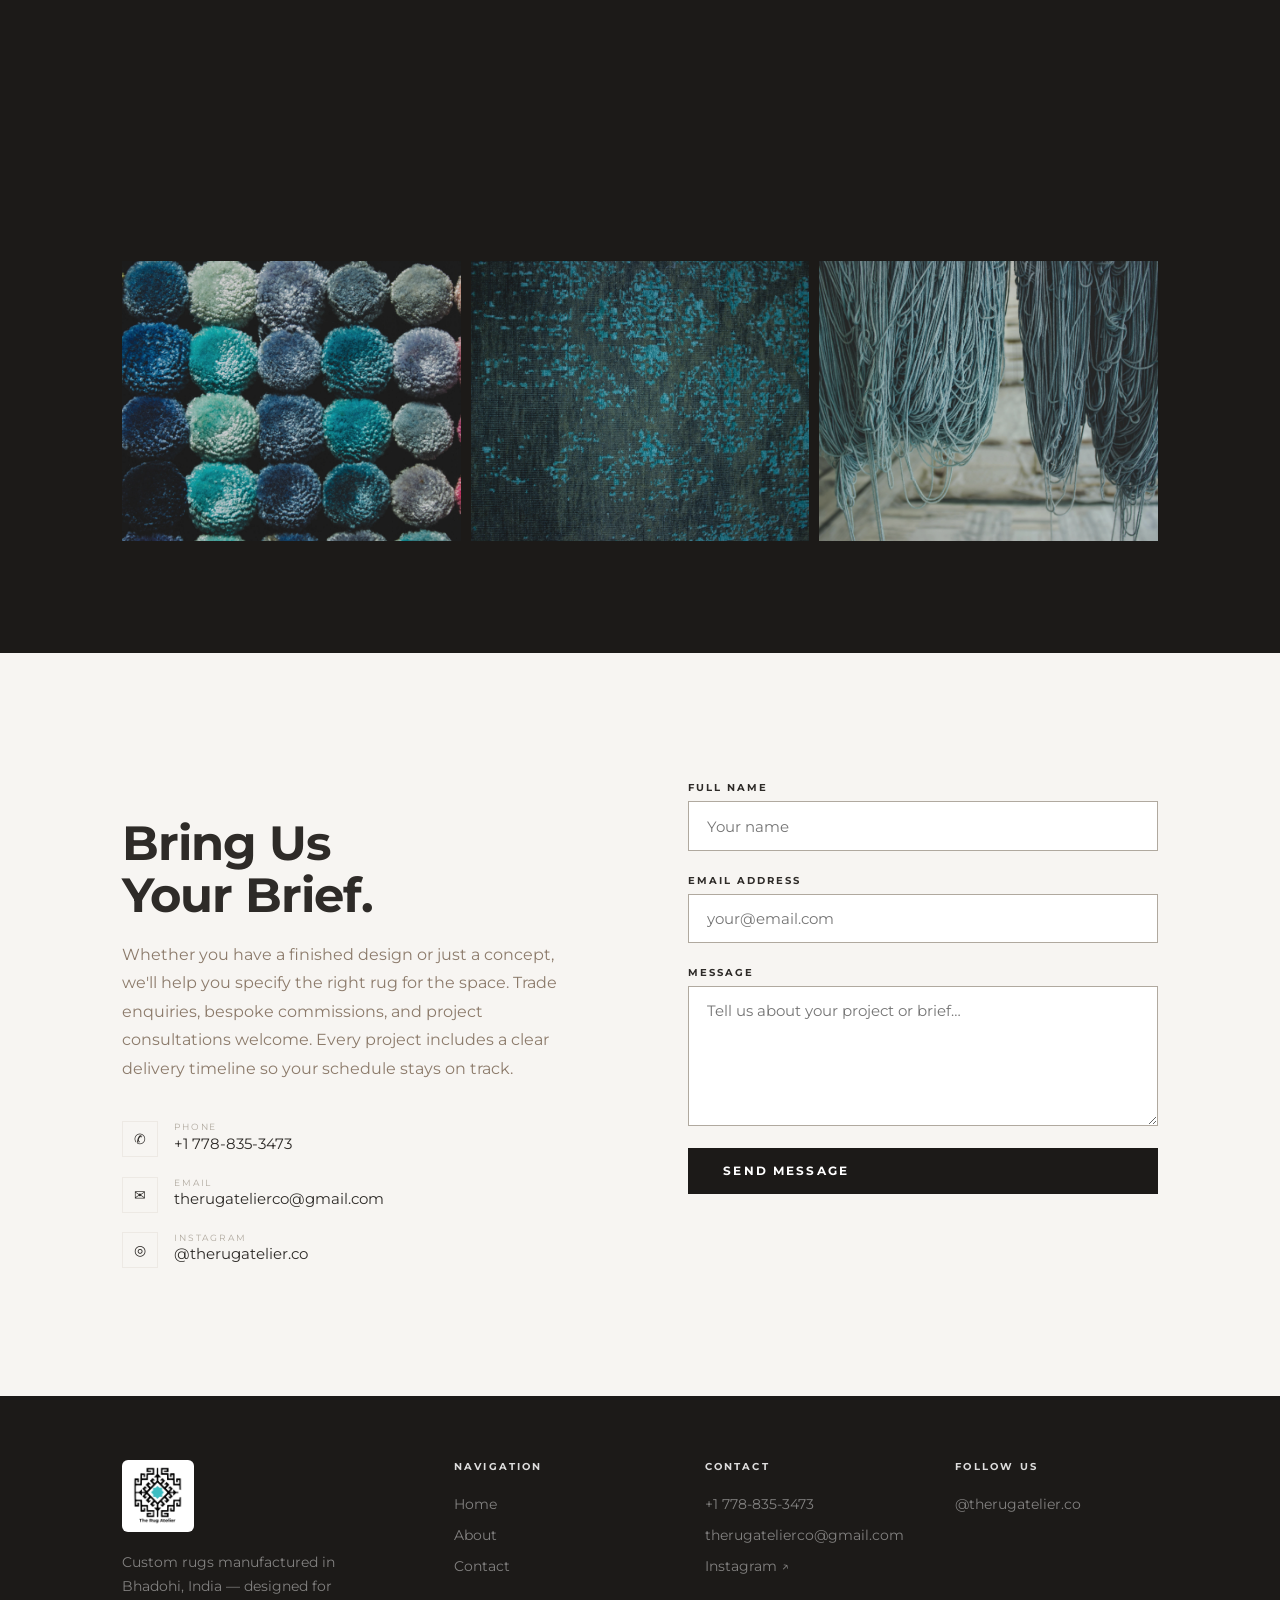
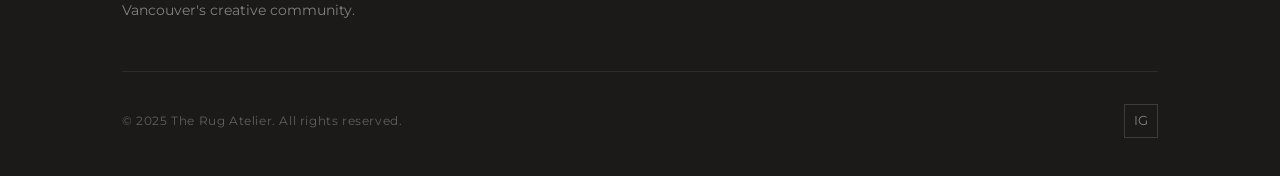
==== commit 01f84ff4: "Add files via upload" ====
--- a/about.html
+++ b/about.html
@@ -4,7 +4,7 @@
   <meta charset="UTF-8" />
   <meta name="viewport" content="width=device-width, initial-scale=1.0" />
   <title>About — The Rug Atelier</title>
-  <meta name="description" content="Learn about The Rug Atelier — our story, philosophy, and commitment to handcrafted rug-making rooted in centuries of artisan tradition." />
+  <meta name="description" content="The Rug Atelier — a Vancouver-based custom rug studio manufacturing directly from Bhadohi, India. Learn about our craft, process, and fibres." />
   <link rel="preconnect" href="https://fonts.googleapis.com" />
   <link rel="preconnect" href="https://fonts.gstatic.com" crossorigin />
   <link href="https://fonts.googleapis.com/css2?family=Montserrat:wght@400;500;600;700&display=swap" rel="stylesheet" />
@@ -31,28 +31,27 @@
     <a href="about.html">About</a>
     <a href="#contact">Contact</a>
   </div>
+
   <main>
 
-    <!-- ABOUT HERO — product6: weaver at loom, dark and atmospheric -->
     <section class="about-hero" aria-label="About page hero">
       <div class="about-hero-bg" role="img" aria-label="Rug texture background"></div>
       <div class="about-hero-content">
         <div class="section-label"><span class="eyebrow">Our Story</span></div>
-        <h1>Craft Passed<br>Hand to Hand.</h1>
-        <p>The Rug Atelier exists at the intersection of living tradition and contemporary living — a studio committed to preserving the art of handmade rugs for the spaces of today.</p>
-      </div>
-    </section>
-
-    <!-- WHO WE ARE — product5: rug on marble, beautiful in-situ -->
+        <h1>Rooted in Bhadohi.<br>Designed for Vancouver.</h1>
+        <p>The Rug Atelier is a Vancouver-based custom rug studio with direct manufacturing in Bhadohi — the city that has supplied the world's finest hand-knotted carpets for generations. We exist to give designers unmediated access to that craft.</p>
+      </div>
+    </section>
+
     <section class="about-content" aria-labelledby="about-story-heading">
       <div class="about-content-inner">
         <div class="about-intro">
           <div class="about-intro-text">
             <div class="section-label reveal"><span class="eyebrow">Who We Are</span></div>
-            <h2 id="about-story-heading" class="reveal">A Studio with<br>Deep Roots.</h2>
-            <p class="reveal reveal-delay-1">The Rug Atelier was founded on a simple belief: that the ancient art of rug-making deserves to be experienced in contemporary homes. Each rug we create is a collaboration — between our designers and the master craftspeople whose families have been weaving for generations.</p>
-            <p class="reveal reveal-delay-2">We source the finest natural fibres — hand-combed Ghazni wool, hand-spun silk, plant-based dyes distilled from roots, bark, and minerals. Every material is chosen not only for beauty but for longevity, ensuring that each piece becomes richer with time rather than diminishing.</p>
-            <p class="reveal reveal-delay-3">Our collections are not seasonal. They are enduring. Designed to anchor a space for decades, to outlast trends, and to accumulate the quiet presence that only handmade objects carry.</p>
+            <h2 id="about-story-heading" class="reveal">A Studio Built<br>for Designers.</h2>
+            <p class="reveal reveal-delay-1">We founded The Rug Atelier on a simple premise: interior designers and architects in Vancouver deserve a rug partner who can actually execute — not just show samples. Our manufacturing base in Bhadohi gives us access to every major weaving technique: Persian hand-knotted, Tibetan cut-and-loop, Moroccan low-pile, Dhurrie flat-weave, Kilim, Sumac, and Handloom — all available on a custom brief.</p>
+            <p class="reveal reveal-delay-2">We work with New Zealand wool, Afghan handspun wool sourced from the Hindu Kush, pure silk, viscose, cotton, and Lincoln wool — individually or blended. Every fibre is selected for the demands of the space: high-traffic contract work calls for different specifications than a bespoke residential commission.</p>
+            <p class="reveal reveal-delay-3">Every piece we produce is natural-dyed where specified, custom-sized, and made to your exact pile height and density requirements. No off-the-shelf compromises. No intermediaries between your brief and the loom.</p>
           </div>
           <div class="about-intro-image reveal reveal-delay-2">
             <img src="assets/images/product5.jpeg" alt="Handcrafted rug resting on marble floor" />
@@ -61,65 +60,63 @@
       </div>
     </section>
 
-    <!-- PROCESS — text only, images appear below as strip -->
     <section class="about-process" aria-labelledby="process-heading">
       <div class="about-process-inner">
         <div class="about-process-header">
           <div class="section-label"><span class="eyebrow">The Process</span></div>
-          <h2 id="process-heading" class="reveal">From Fibre<br>to Floor.</h2>
+          <h2 id="process-heading" class="reveal">From Brief<br>to Your Door.</h2>
         </div>
         <div class="process-steps">
           <div class="process-step reveal">
             <div class="process-step-num">01</div>
-            <h3>Material Selection</h3>
-            <p>We travel to source regions to hand-select each fibre — building relationships with shepherds, farmers, and spinners who share our values.</p>
+            <h3>Design Consultation</h3>
+            <p>We review your brief, space requirements, and specification — then recommend the right weave, fibre, and pile for the project.</p>
           </div>
           <div class="process-step reveal reveal-delay-1">
             <div class="process-step-num">02</div>
-            <h3>Natural Dyeing</h3>
-            <p>Yarns are dyed using centuries-old plant-based techniques, producing deep, complex colours that synthetic dyes simply cannot replicate.</p>
+            <h3>Material &amp; Dye Selection</h3>
+            <p>Choose from NZ wool, Afghan handspun, Lincoln wool, silk, viscose, or cotton — natural plant-dyed or custom colour-matched to your palette.</p>
           </div>
           <div class="process-step reveal reveal-delay-2">
             <div class="process-step-num">03</div>
-            <h3>Hand Weaving</h3>
-            <p>Skilled artisans work on traditional looms, hand-knotting each row with a precision learned over lifetimes. A single rug can take months.</p>
+            <h3>Hand Weaving in Bhadohi</h3>
+            <p>Your rug is woven in our Bhadohi atelier by master craftspeople — Persian-knotted, Tibetan loop, Moroccan flat, or any technique your design demands.</p>
           </div>
           <div class="process-step reveal reveal-delay-3">
             <div class="process-step-num">04</div>
-            <h3>Finishing &amp; Inspection</h3>
-            <p>Each piece is hand-washed, sun-dried, and meticulously inspected before it leaves the atelier. Only then does it earn our mark.</p>
-          </div>
-        </div>
-      </div>
-    </section>
-
-    <!-- PROCESS IMAGE STRIP — product4 (scissors) + product6 (loom) -->
+            <h3>Finishing &amp; Delivery</h3>
+            <p>Hand-washed, trimmed, and inspected before dispatch. We provide clear delivery timelines at the start of every project so you can plan with confidence.</p>
+          </div>
+        </div>
+      </div>
+    </section>
+
     <section class="image-strip" aria-label="Process photography">
       <div class="image-strip-inner">
         <div class="image-strip-item">
           <img src="assets/images/product6.jpeg" alt="Artisan weaving at the loom with dappled light" />
           <div class="image-strip-caption">
             <span class="eyebrow">Hand Weaving</span>
-            <p>Months of focused craft.</p>
+            <p>Tibetan, Persian, Moroccan — every technique available to brief.</p>
           </div>
         </div>
         <div class="image-strip-item">
           <img src="assets/images/product4.jpeg" alt="Finishing shears on hand-knotted rug" />
           <div class="image-strip-caption">
             <span class="eyebrow">Finishing</span>
-            <p>Trimmed to perfection.</p>
-          </div>
-        </div>
-      </div>
-    </section>
-
-    <!-- GALLERY — all 3 original images -->
+            <p>Pile trimmed by hand. Every fibre accountable.</p>
+          </div>
+        </div>
+      </div>
+    </section>
+
     <section class="about-gallery" aria-labelledby="gallery-heading">
       <div class="about-gallery-inner">
         <div class="about-gallery-header">
           <div class="section-label"><span class="eyebrow">In the Atelier</span></div>
-          <h2 id="gallery-heading" class="reveal">Every Detail<br>is the Work.</h2>
-        </div>
+          <h2 id="gallery-heading" class="reveal">Craft You Can<br>Specify.</h2>
+        </div>
+        <p class="reveal" style="text-align:center;max-width:540px;margin:0 auto 3rem;color:rgba(255,255,255,0.6);font-size:1.05rem;">From natural-dyed Afghan wool to high-sheen viscose silk blends — see the materials and techniques your next project can draw from.</p>
         <div class="about-gallery-grid">
           <img src="assets/images/product2.jpeg" alt="Hand-dyed yarns" />
           <img src="assets/images/product3.jpeg" alt="Wool pompom colour studies" />
@@ -128,13 +125,12 @@
       </div>
     </section>
 
-    <!-- CONTACT -->
     <section class="contact" id="contact" aria-labelledby="contact-heading-about">
       <div class="contact-inner">
         <div class="contact-text">
-          <div class="section-label reveal"><span class="eyebrow">Get in Touch</span></div>
-          <h2 id="contact-heading-about" class="reveal">Start a<br>Conversation.</h2>
-          <p class="reveal reveal-delay-1">Interested in a bespoke commission, a trade enquiry, or simply want to know more? We welcome every conversation about craft and design.</p>
+          <div class="section-label reveal"><span class="eyebrow">Work With Us</span></div>
+          <h2 id="contact-heading-about" class="reveal">Bring Us<br>Your Brief.</h2>
+          <p class="reveal reveal-delay-1">Whether you have a finished design or just a concept, we'll help you specify the right rug for the space. Trade enquiries, bespoke commissions, and project consultations welcome. Every project includes a clear delivery timeline so your schedule stays on track.</p>
           <div class="contact-info reveal reveal-delay-2">
             <div class="contact-info-item">
               <div class="contact-info-icon">✆</div>
@@ -174,7 +170,7 @@
             </div>
             <div class="form-group">
               <label for="message">Message</label>
-              <textarea id="message" name="message" placeholder="Tell us about your project or inquiry…"></textarea>
+              <textarea id="message" name="message" placeholder="Tell us about your project or brief…"></textarea>
               <span class="form-error" id="message-error">Please enter a message.</span>
             </div>
             <button type="submit" class="btn btn-primary">Send Message</button>
@@ -184,12 +180,13 @@
     </section>
 
   </main>
+
   <footer class="footer" role="contentinfo">
     <div class="footer-inner">
       <div class="footer-top">
         <div class="footer-brand">
           <img src="assets/images/logo.png" alt="The Rug Atelier" class="footer-brand-logo" />
-          <p>Artisan rugs handcrafted with intention — where heritage technique meets contemporary vision.</p>
+          <p>Custom rugs manufactured in Bhadohi, India — designed for Vancouver's creative community.</p>
         </div>
         <div class="footer-col">
           <h4>Navigation</h4>
@@ -222,6 +219,7 @@
       </div>
     </div>
   </footer>
+
   <script src="script.js"></script>
 </body>
 </html>
--- a/style.css
+++ b/style.css
@@ -292,7 +292,6 @@
   position: absolute;
   inset: 0;
   background-image: url("assets/images/product7.jpeg");
-  transform: scale(1.06);
   animation: heroZoom 12s var(--ease-out) forwards;
 }
 @keyframes heroZoom {
@@ -832,7 +831,7 @@
 .about-hero-bg {
   position: absolute;
   inset: 0;
-  background-image: url("assets/images/product6.jpeg");
+  background-image: url("assets/images/product8.jpeg");
   background-size: cover;
   background-position: center 30%;
   opacity: 0.18;
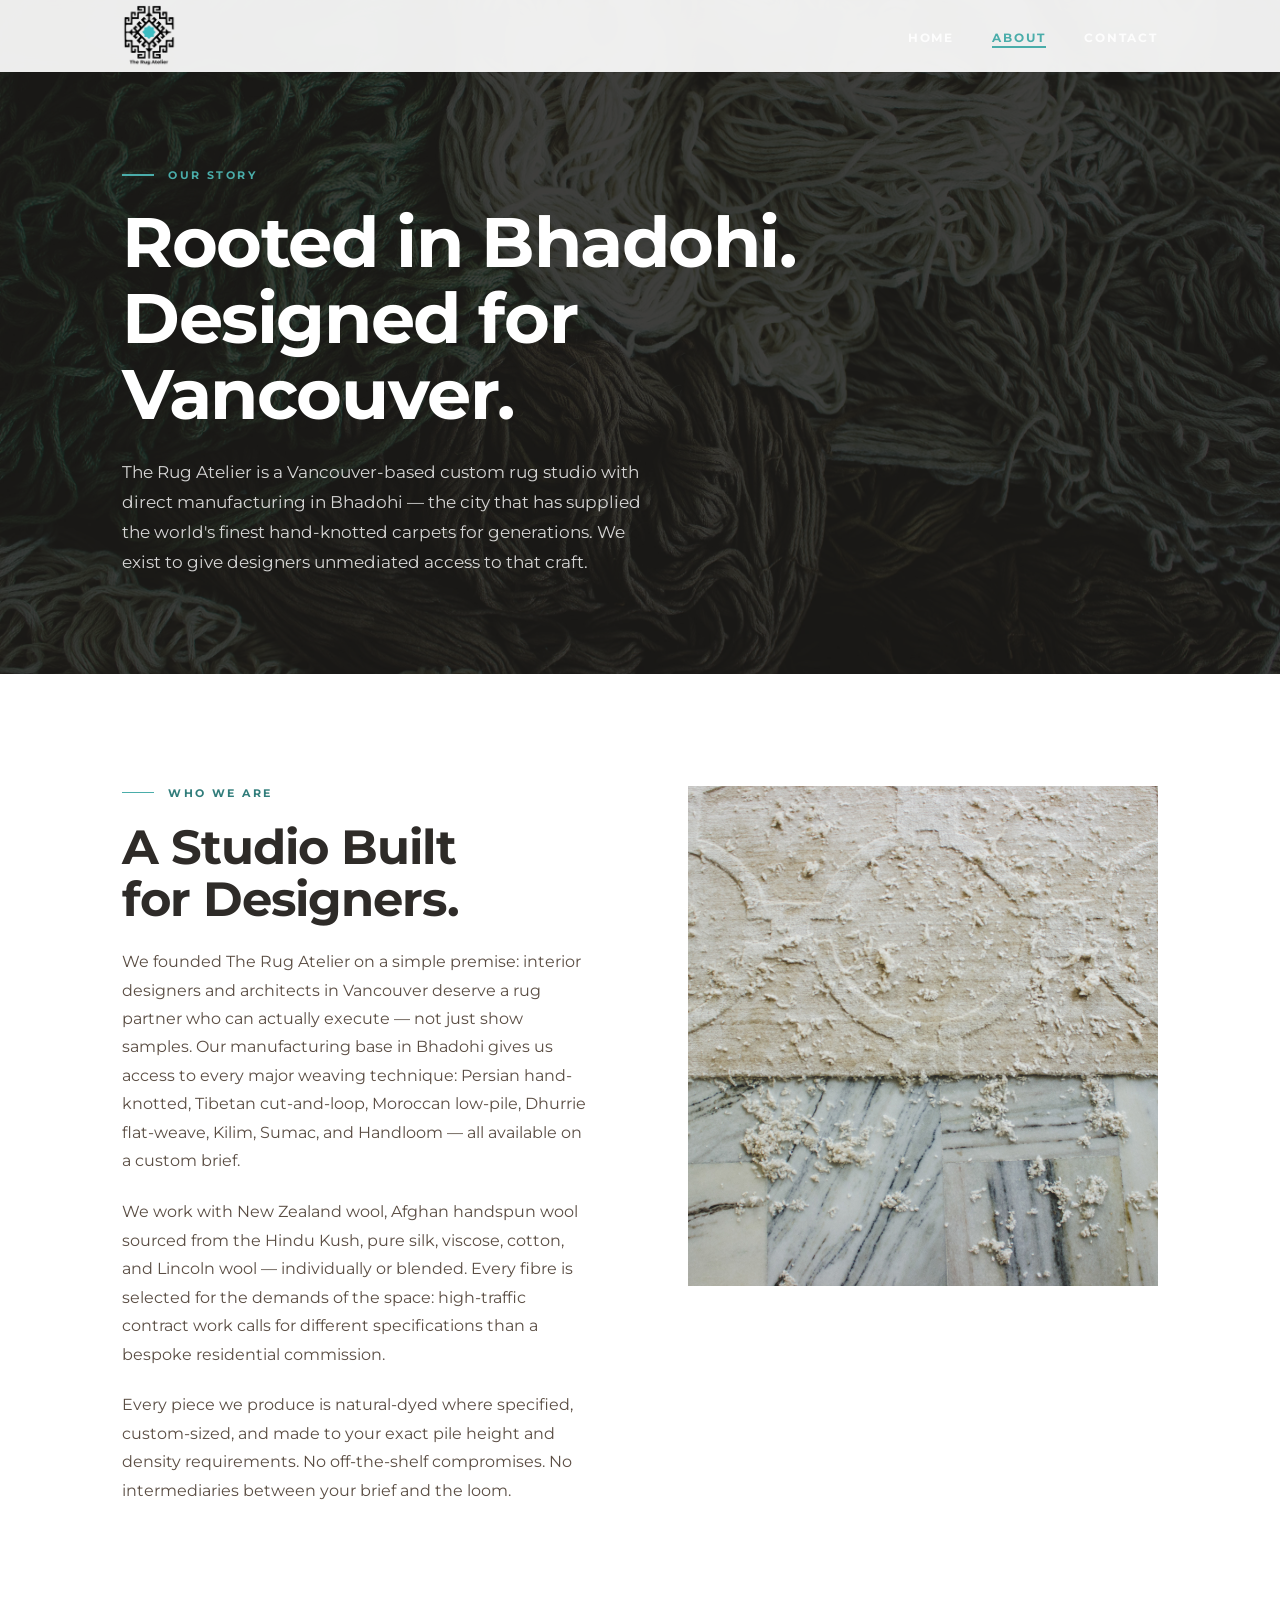
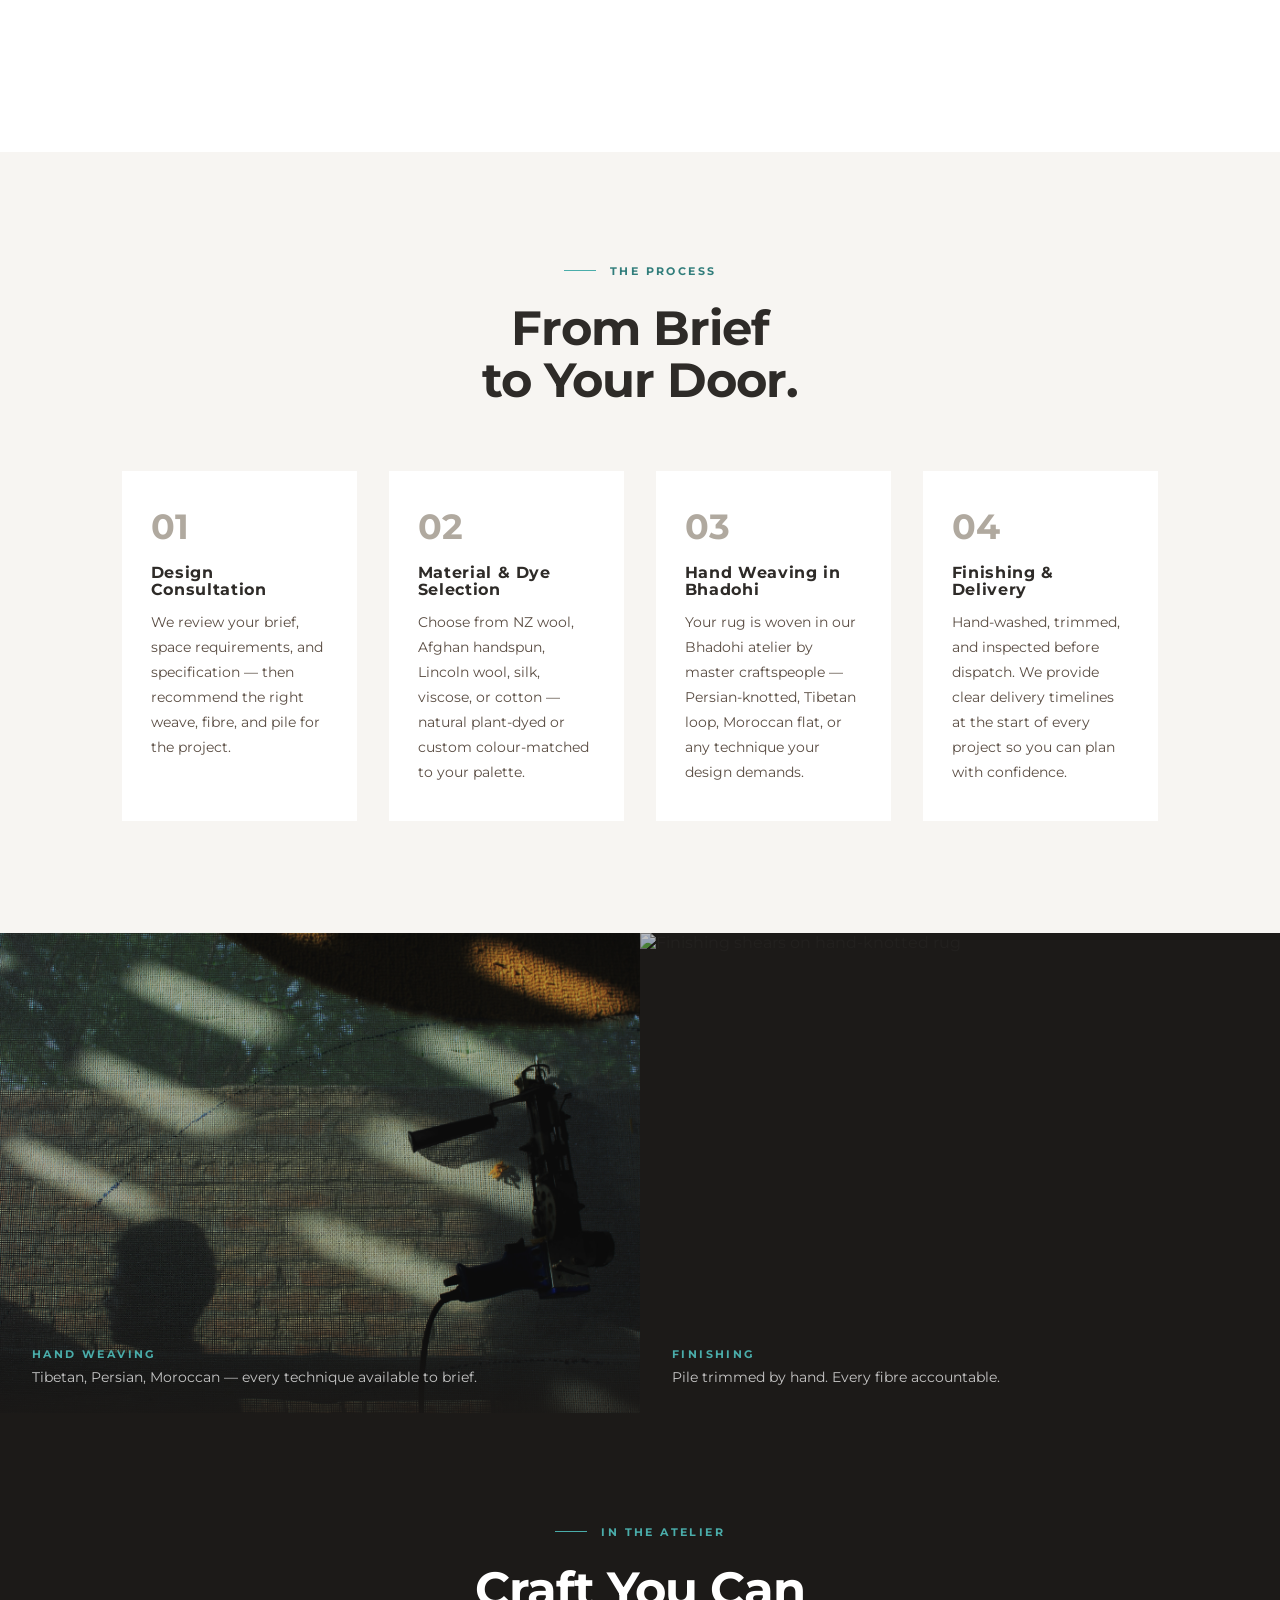
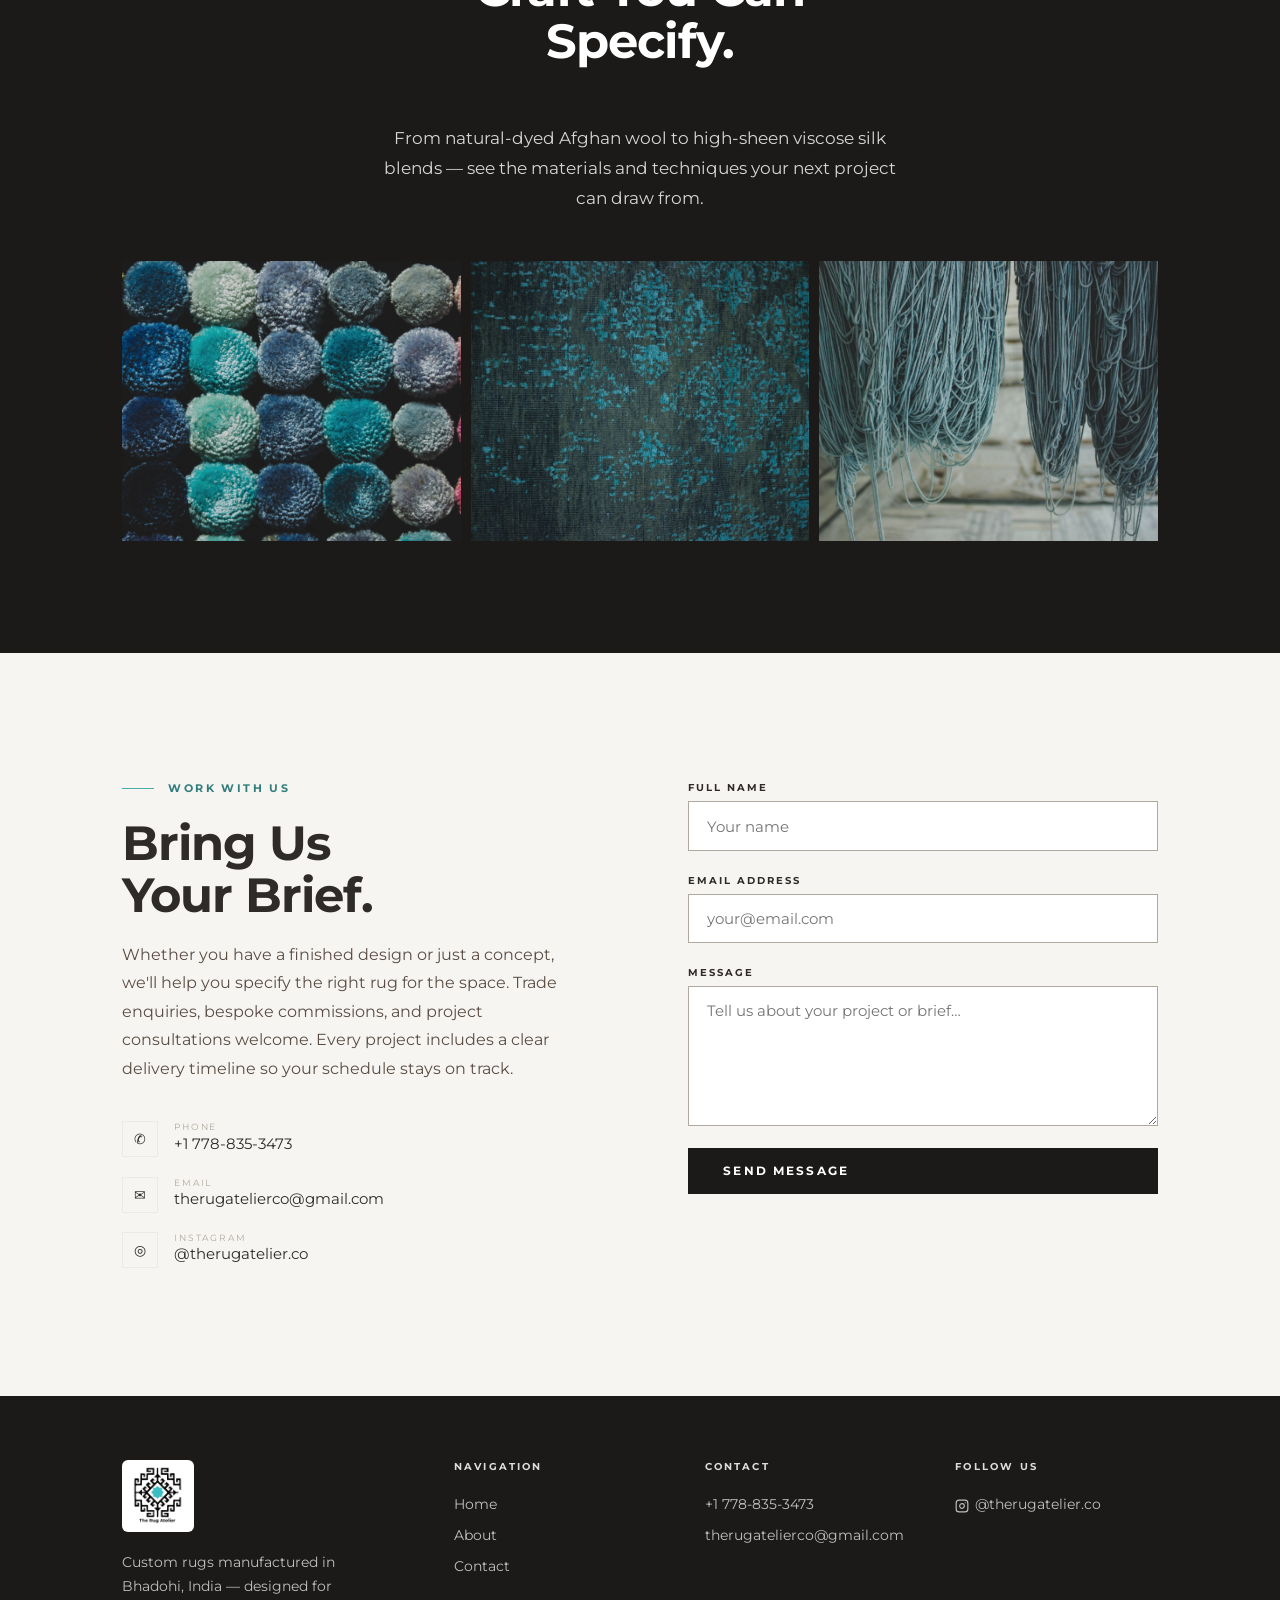
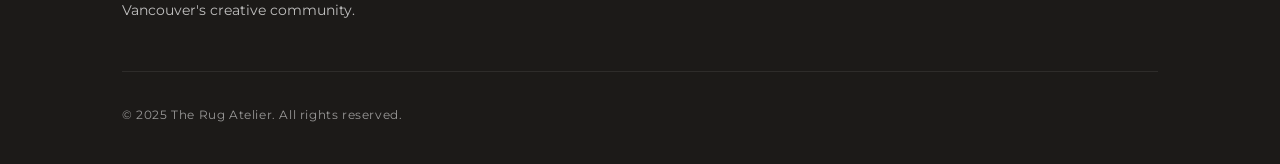
==== commit 60132eb4: "Add files via upload" ====
--- a/about.html
+++ b/about.html
@@ -116,7 +116,7 @@
           <div class="section-label"><span class="eyebrow">In the Atelier</span></div>
           <h2 id="gallery-heading" class="reveal">Craft You Can<br>Specify.</h2>
         </div>
-        <p class="reveal" style="text-align:center;max-width:540px;margin:0 auto 3rem;color:rgba(255,255,255,0.6);font-size:1.05rem;">From natural-dyed Afghan wool to high-sheen viscose silk blends — see the materials and techniques your next project can draw from.</p>
+        <p class="reveal" style="text-align:center;max-width:540px;margin:0 auto 3rem;color:rgba(255,255,255,0.82);font-size:1.05rem;">From natural-dyed Afghan wool to high-sheen viscose silk blends — see the materials and techniques your next project can draw from.</p>
         <div class="about-gallery-grid">
           <img src="assets/images/product2.jpeg" alt="Hand-dyed yarns" />
           <img src="assets/images/product3.jpeg" alt="Wool pompom colour studies" />
@@ -201,21 +201,18 @@
           <ul>
             <li><a href="tel:+17788353473">+1 778-835-3473</a></li>
             <li><a href="mailto:therugatelierco@gmail.com">therugatelierco@gmail.com</a></li>
-            <li><a href="https://instagram.com/therugatelier.co" target="_blank" rel="noopener noreferrer">Instagram ↗</a></li>
+            
           </ul>
         </div>
         <div class="footer-col">
           <h4>Follow Us</h4>
           <ul>
-            <li><a href="https://instagram.com/therugatelier.co" target="_blank" rel="noopener noreferrer">@therugatelier.co</a></li>
+            <li><a href="https://instagram.com/therugatelier.co" target="_blank" rel="noopener noreferrer"><svg xmlns="http://www.w3.org/2000/svg" width="14" height="14" viewBox="0 0 24 24" fill="none" stroke="currentColor" stroke-width="2" stroke-linecap="round" stroke-linejoin="round" style="display:inline-block;vertical-align:middle;margin-right:6px;"><rect x="2" y="2" width="20" height="20" rx="5" ry="5"></rect><path d="M16 11.37A4 4 0 1 1 12.63 8 4 4 0 0 1 16 11.37z"></path><line x1="17.5" y1="6.5" x2="17.51" y2="6.5"></line></svg>@therugatelier.co</a></li>
           </ul>
         </div>
       </div>
       <div class="footer-bottom">
         <p class="footer-copy">© 2025 The Rug Atelier. All rights reserved.</p>
-        <div class="footer-social">
-          <a href="https://instagram.com/therugatelier.co" target="_blank" rel="noopener noreferrer" aria-label="Instagram">IG</a>
-        </div>
       </div>
     </div>
   </footer>
--- a/style.css
+++ b/style.css
@@ -53,7 +53,7 @@
   font-weight: 700;
   letter-spacing: 0.22em;
   text-transform: uppercase;
-  color: var(--color-accent);
+  color: var(--color-accent-dark);
 }
 
 h1, h2, h3 {
@@ -70,7 +70,7 @@
 p {
   font-size: 1rem;
   line-height: 1.78;
-  color: var(--color-warm);
+  color: #5a4d43;
 }
 
 /* ---------- Utility ---------- */
@@ -206,9 +206,13 @@
   font-weight: 700;
   letter-spacing: 0.16em;
   text-transform: uppercase;
-  color: var(--color-charcoal);
+  color: rgba(255,255,255,0.9);
   position: relative;
   transition: color 0.25s;
+}
+
+.nav.scrolled .nav-links a {
+  color: var(--color-charcoal);
 }
 
 .nav-links a::after {
@@ -347,17 +351,19 @@
   opacity: 0;
   transform: translateY(20px);
   animation: fadeUp 0.9s 0.45s var(--ease-out) forwards;
+  text-shadow: 0 2px 8px rgba(0,0,0,0.35);
 }
 
 .hero-tagline {
-  color: rgba(255,255,255,0.72);
-  font-size: 1.05rem;
+  color: rgba(255,255,255,0.92);
+  font-size: 1.1rem;
   line-height: 1.7;
-  max-width: 420px;
+  max-width: 480px;
   margin-bottom: 2.4rem;
   opacity: 0;
   transform: translateY(20px);
   animation: fadeUp 0.9s 0.6s var(--ease-out) forwards;
+  text-shadow: 0 1px 4px rgba(0,0,0,0.4);
 }
 
 .hero-cta {
@@ -386,6 +392,9 @@
 .showcase-header {
   text-align: center;
   margin-bottom: 4rem;
+  max-width: var(--max-width);
+  margin-inline: auto;
+  padding-inline: 2rem;
 }
 .showcase-header .eyebrow { justify-content: center; }
 .showcase-header .section-label { justify-content: center; }
@@ -497,7 +506,7 @@
   font-size: 0.62rem;
   font-weight: 700;
   letter-spacing: 0.22em;
-  color: var(--color-accent);
+  color: var(--color-accent-dark);
   margin-bottom: 1.6rem;
 }
 
@@ -547,7 +556,7 @@
   margin-bottom: 1.4rem;
 }
 .highlight-text p {
-  color: rgba(255,255,255,0.65);
+  color: rgba(255,255,255,0.85);
   margin-bottom: 2rem;
   max-width: 440px;
 }
@@ -576,18 +585,12 @@
 
 .about-preview-image {
   position: relative;
+  overflow: hidden;
 }
 .about-preview-image img {
   width: 100%; height: 520px;
   object-fit: cover;
-}
-.about-preview-image::before {
-  content: "";
-  position: absolute;
-  top: -16px; left: -16px;
-  right: 16px; bottom: 16px;
-  border: 1.5px solid var(--color-light-grey);
-  z-index: -1;
+  display: block;
 }
 
 .about-preview-text .section-label { margin-bottom: 1.4rem; }
@@ -757,7 +760,7 @@
 .footer-brand p {
   font-size: 0.88rem;
   line-height: 1.7;
-  color: rgba(255,255,255,0.45);
+  color: rgba(255,255,255,0.72);
   max-width: 240px;
 }
 
@@ -778,7 +781,7 @@
 }
 .footer-col ul li a {
   font-size: 0.88rem;
-  color: rgba(255,255,255,0.45);
+  color: rgba(255,255,255,0.72);
   transition: color 0.25s;
 }
 .footer-col ul li a:hover { color: var(--color-accent); }
@@ -793,28 +796,12 @@
 
 .footer-copy {
   font-size: 0.75rem;
-  color: rgba(255,255,255,0.3);
+  color: rgba(255,255,255,0.55);
   letter-spacing: 0.05em;
 }
 
 .footer-social {
-  display: flex;
-  gap: 1rem;
-}
-.footer-social a {
-  width: 34px; height: 34px;
-  border: 1px solid rgba(255,255,255,0.15);
-  display: flex;
-  align-items: center;
-  justify-content: center;
-  font-size: 0.8rem;
-  color: rgba(255,255,255,0.45);
-  transition: all 0.25s;
-}
-.footer-social a:hover {
-  border-color: var(--color-accent);
-  color: var(--color-accent);
-  background: rgba(74,173,170,0.1);
+  display: none;
 }
 
 /* ============================================================
@@ -854,7 +841,7 @@
   margin-bottom: 1.6rem;
 }
 .about-hero-content > p {
-  color: rgba(255,255,255,0.6);
+  color: rgba(255,255,255,0.82);
   max-width: 540px;
   font-size: 1.05rem;
 }
@@ -926,7 +913,7 @@
   font-family: var(--font-display);
   font-size: 2.2rem;
   font-weight: 700;
-  color: var(--color-light-grey);
+  color: var(--color-mid-grey);
   line-height: 1;
   margin-bottom: 1.2rem;
 }
@@ -1008,10 +995,25 @@
 /* ============================================================
    RESPONSIVE
    ============================================================ */
+
+/* Tablet — 960px and below */
 @media (max-width: 960px) {
   .nav-links { display: none; }
   .nav-toggle { display: flex; }
 
+  /* Nav logo — prevent oversizing on tablet */
+  .nav-logo { height: 52px; }
+
+  /* Hero — prevent content overflow */
+  .hero-content { padding-inline: 1.5rem; }
+  .hero-cta {
+    display: flex;
+    flex-wrap: wrap;
+    gap: 0.75rem;
+  }
+  .hero-cta .btn { margin-left: 0 !important; }
+
+  /* Showcase */
   .showcase-grid {
     grid-template-columns: 1fr 1fr;
     grid-template-rows: 260px 200px 200px;
@@ -1020,29 +1022,60 @@
   .showcase-item:nth-child(2) { grid-column: 2 / 3; grid-row: 1 / 2; }
   .showcase-item:nth-child(3) { grid-column: 1 / 3; grid-row: 3 / 4; }
 
+  /* Values */
   .values-grid { grid-template-columns: 1fr 1fr; }
 
+  /* Highlight */
   .highlight-content { grid-template-columns: 1fr; }
   .highlight-stat { display: none; }
-
+  .highlight-text { padding-inline: 1.5rem; }
+
+  /* About preview */
   .about-preview-inner { grid-template-columns: 1fr; gap: 3rem; }
   .about-preview-image { display: none; }
 
+  /* Contact */
   .contact-inner { grid-template-columns: 1fr; gap: 3.5rem; }
-
+  .contact-info-value { word-break: break-word; }
+
+  /* Footer */
   .footer-top { grid-template-columns: 1fr 1fr; gap: 2.5rem; }
 
+  /* About page */
   .about-intro { grid-template-columns: 1fr; gap: 3rem; }
   .about-intro-image { display: none; }
-
   .process-steps { grid-template-columns: 1fr 1fr; }
   .about-gallery-grid { grid-template-columns: 1fr 1fr; }
-}
-
+
+  /* Image strip — stack on tablet */
+  .image-strip-inner { grid-template-columns: 1fr; }
+  .image-strip-item { height: 340px; }
+}
+
+/* Mobile — 640px and below */
 @media (max-width: 640px) {
-  h1 { font-size: 2.2rem; }
-  h2 { font-size: 1.75rem; }
-
+  h1 { font-size: 2rem; }
+  h2 { font-size: 1.6rem; }
+
+  /* Nav logo */
+  .nav-logo { height: 44px; }
+  .nav-inner { padding-inline: 1.25rem; }
+
+  /* Hero */
+  .hero-content {
+    padding-inline: 1.25rem;
+    padding-top: calc(var(--nav-height) + 1rem);
+  }
+  .hero-logo { width: 90px; }
+  .hero-tagline { font-size: 0.95rem; max-width: 100%; }
+  .hero-cta {
+    flex-direction: column;
+    align-items: flex-start;
+    gap: 0.75rem;
+  }
+  .hero-cta .btn { width: 100%; justify-content: center; }
+
+  /* Showcase */
   .showcase-grid {
     grid-template-columns: 1fr;
     grid-template-rows: 240px 240px 240px;
@@ -1054,19 +1087,43 @@
     grid-row: auto;
   }
 
+  /* Values */
   .values-grid { grid-template-columns: 1fr; }
-
+  .values-inner { padding-inline: 1.25rem; }
+
+  /* Highlight */
   .highlight { height: auto; padding: 5rem 0; }
   .highlight-img { background-attachment: scroll; }
-
+  .highlight-text .btn { width: 100%; justify-content: center; }
+
+  /* About preview */
+  .about-preview-inner { padding-inline: 1.25rem; }
+
+  /* Contact */
+  .contact-inner { padding-inline: 1.25rem; gap: 2.5rem; }
+  .contact-info-value { font-size: 0.82rem; }
+  .contact-form .btn { width: 100%; justify-content: center; }
+
+  /* Footer */
   .footer-top { grid-template-columns: 1fr; }
-
+  .footer-inner { padding-inline: 1.25rem; }
+  .footer-bottom { flex-direction: column; align-items: flex-start; }
+
+  /* About page */
+  .about-hero-content { padding-inline: 1.25rem; }
+  .about-content-inner { padding-inline: 1.25rem; }
+  .about-process-inner { padding-inline: 1.25rem; }
   .process-steps { grid-template-columns: 1fr; }
-
+  .about-gallery-inner { padding-inline: 1.25rem; }
   .about-gallery-grid { grid-template-columns: 1fr; }
   .about-gallery-grid img { height: 220px; }
 
-  .footer-bottom { flex-direction: column; align-items: flex-start; }
+  /* Image strip */
+  .image-strip-inner { grid-template-columns: 1fr; }
+  .image-strip-item { height: 260px; }
+
+  /* Buttons - full width on mobile for key CTAs */
+  .about-preview-text .btn { width: 100%; justify-content: center; }
 }
 
 /* ============================================================
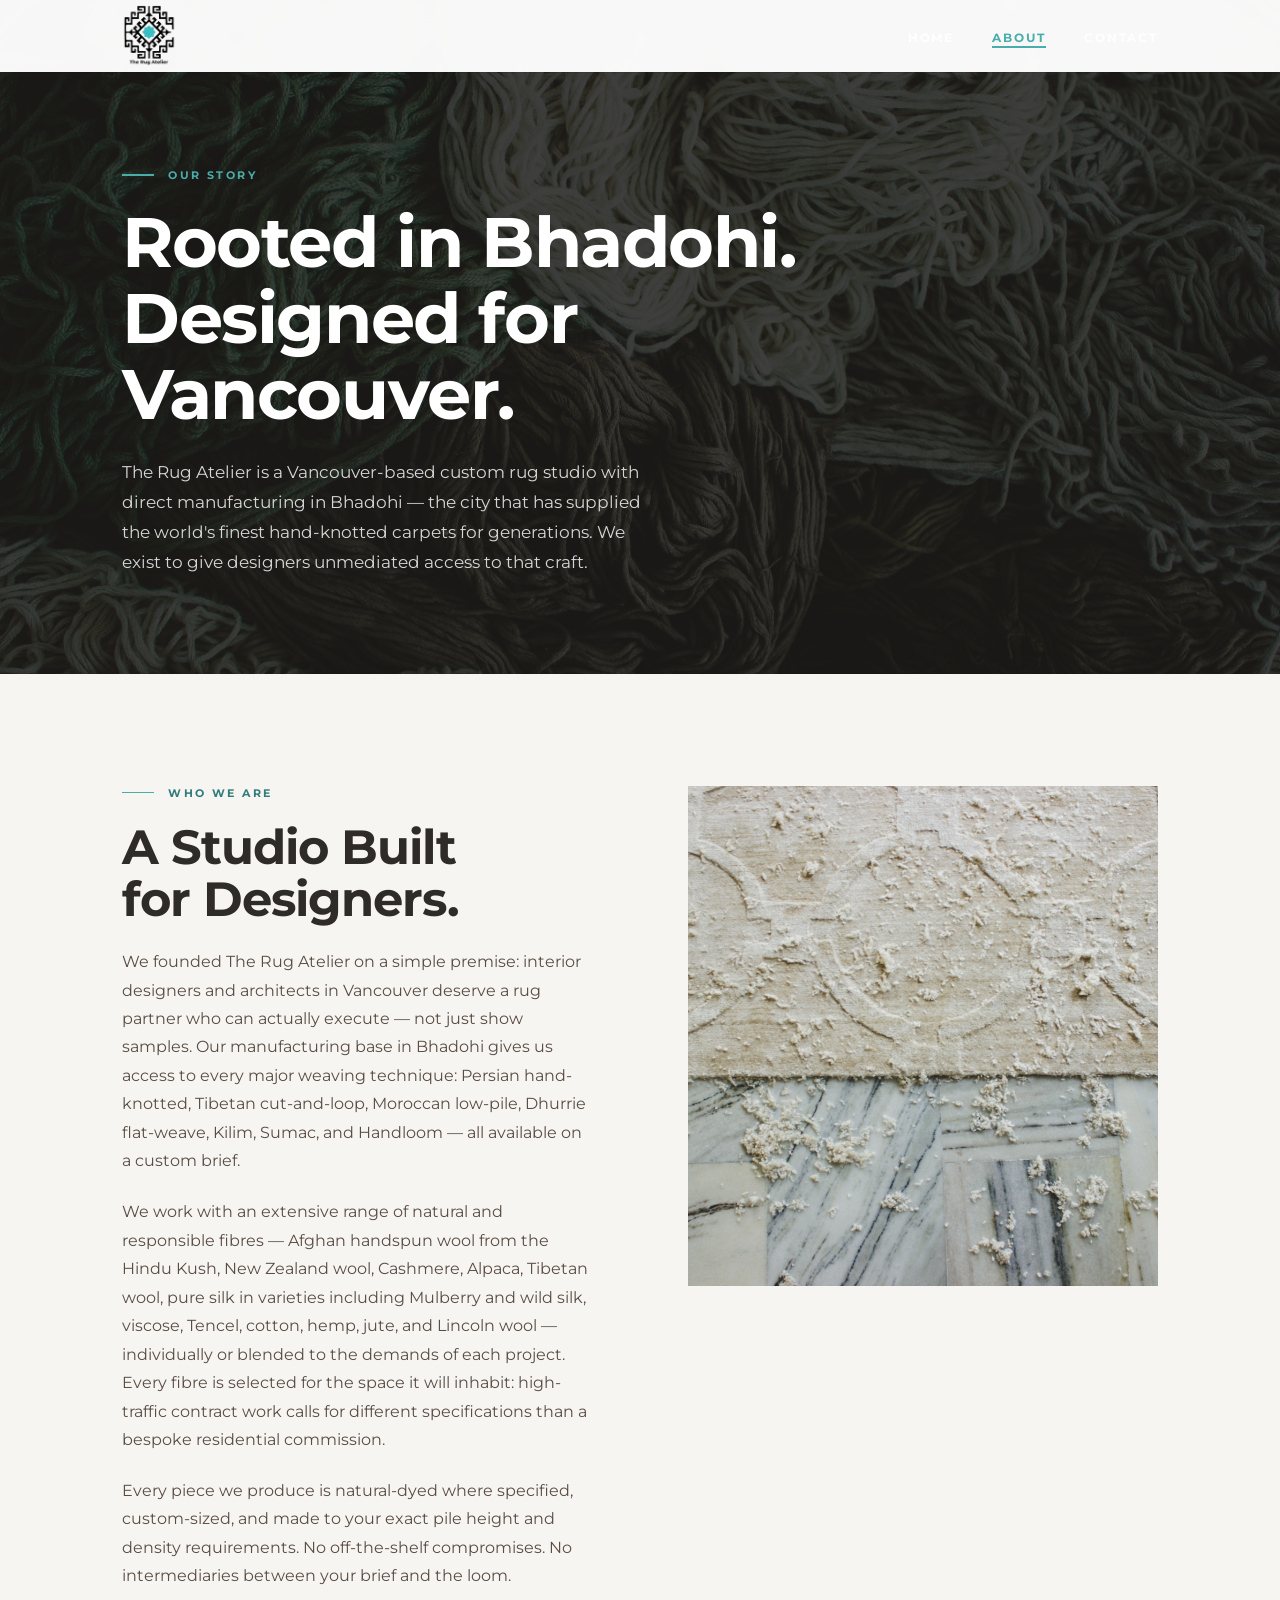
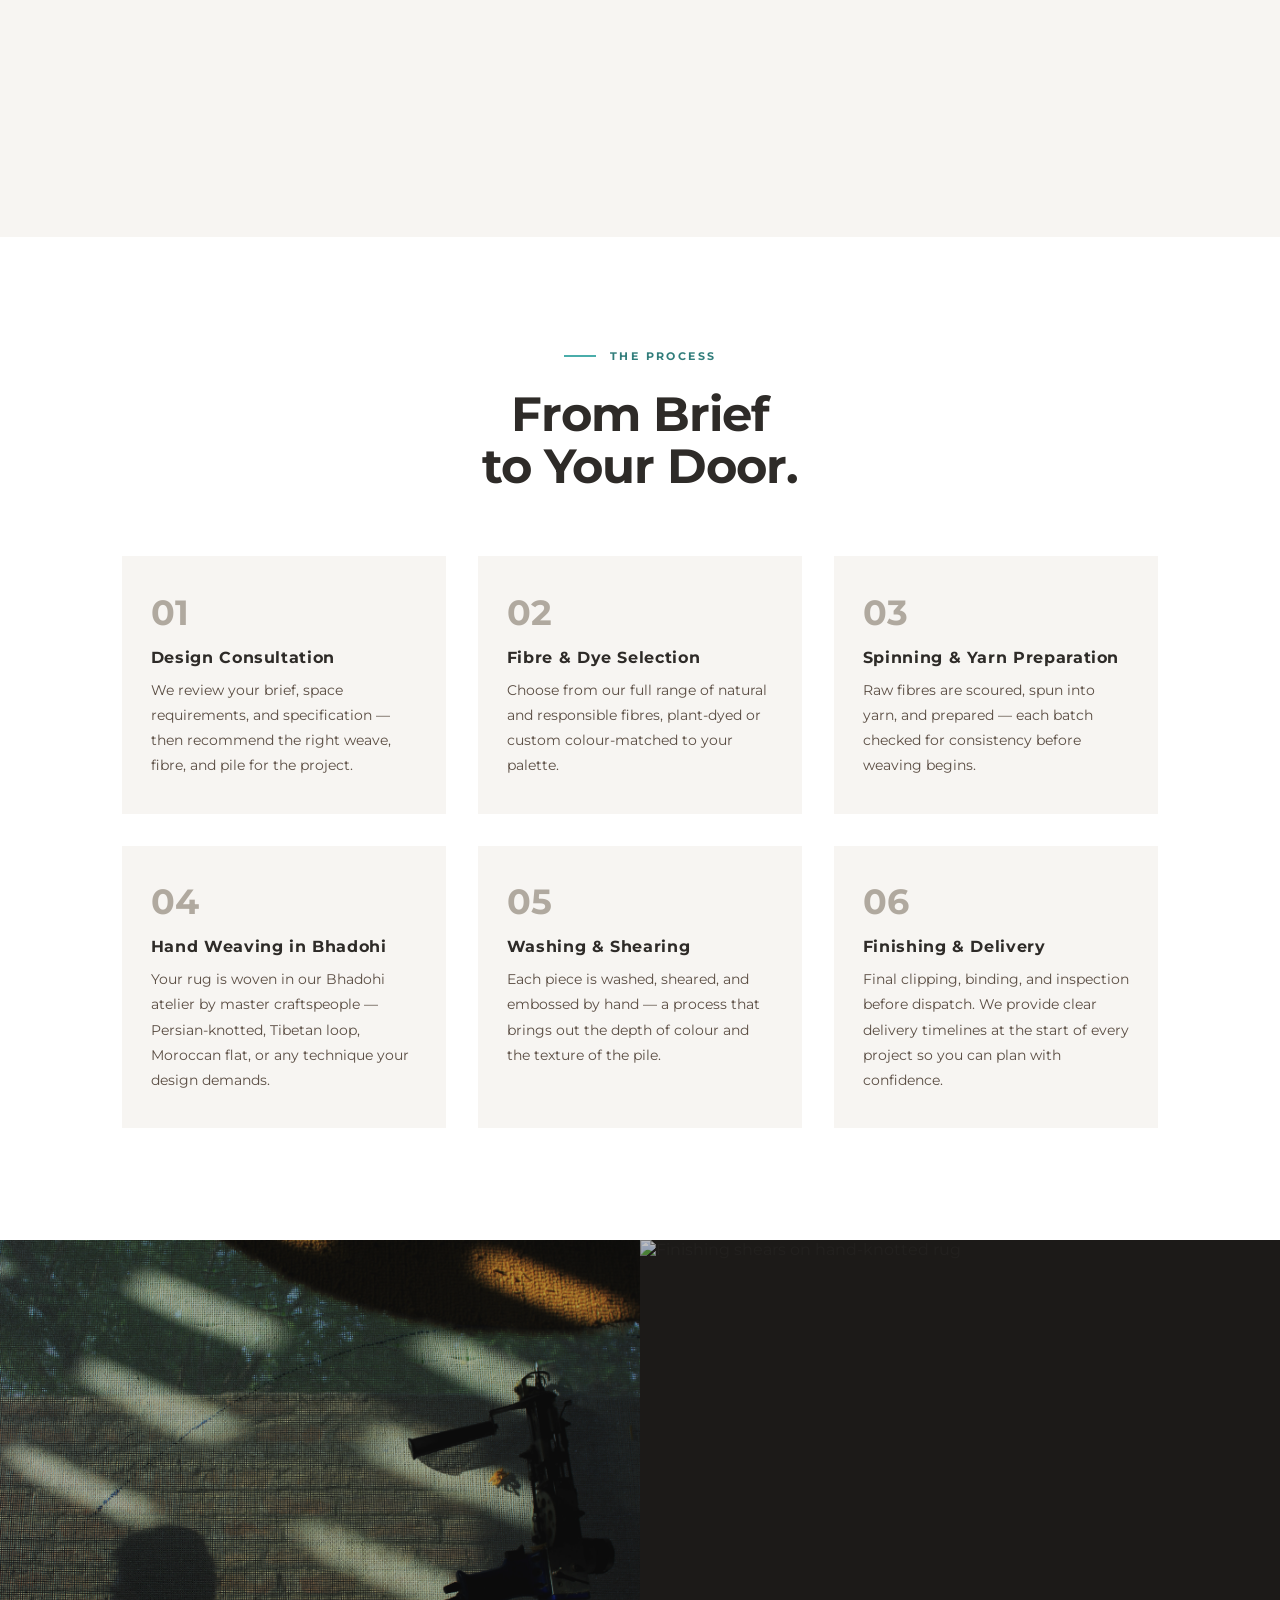
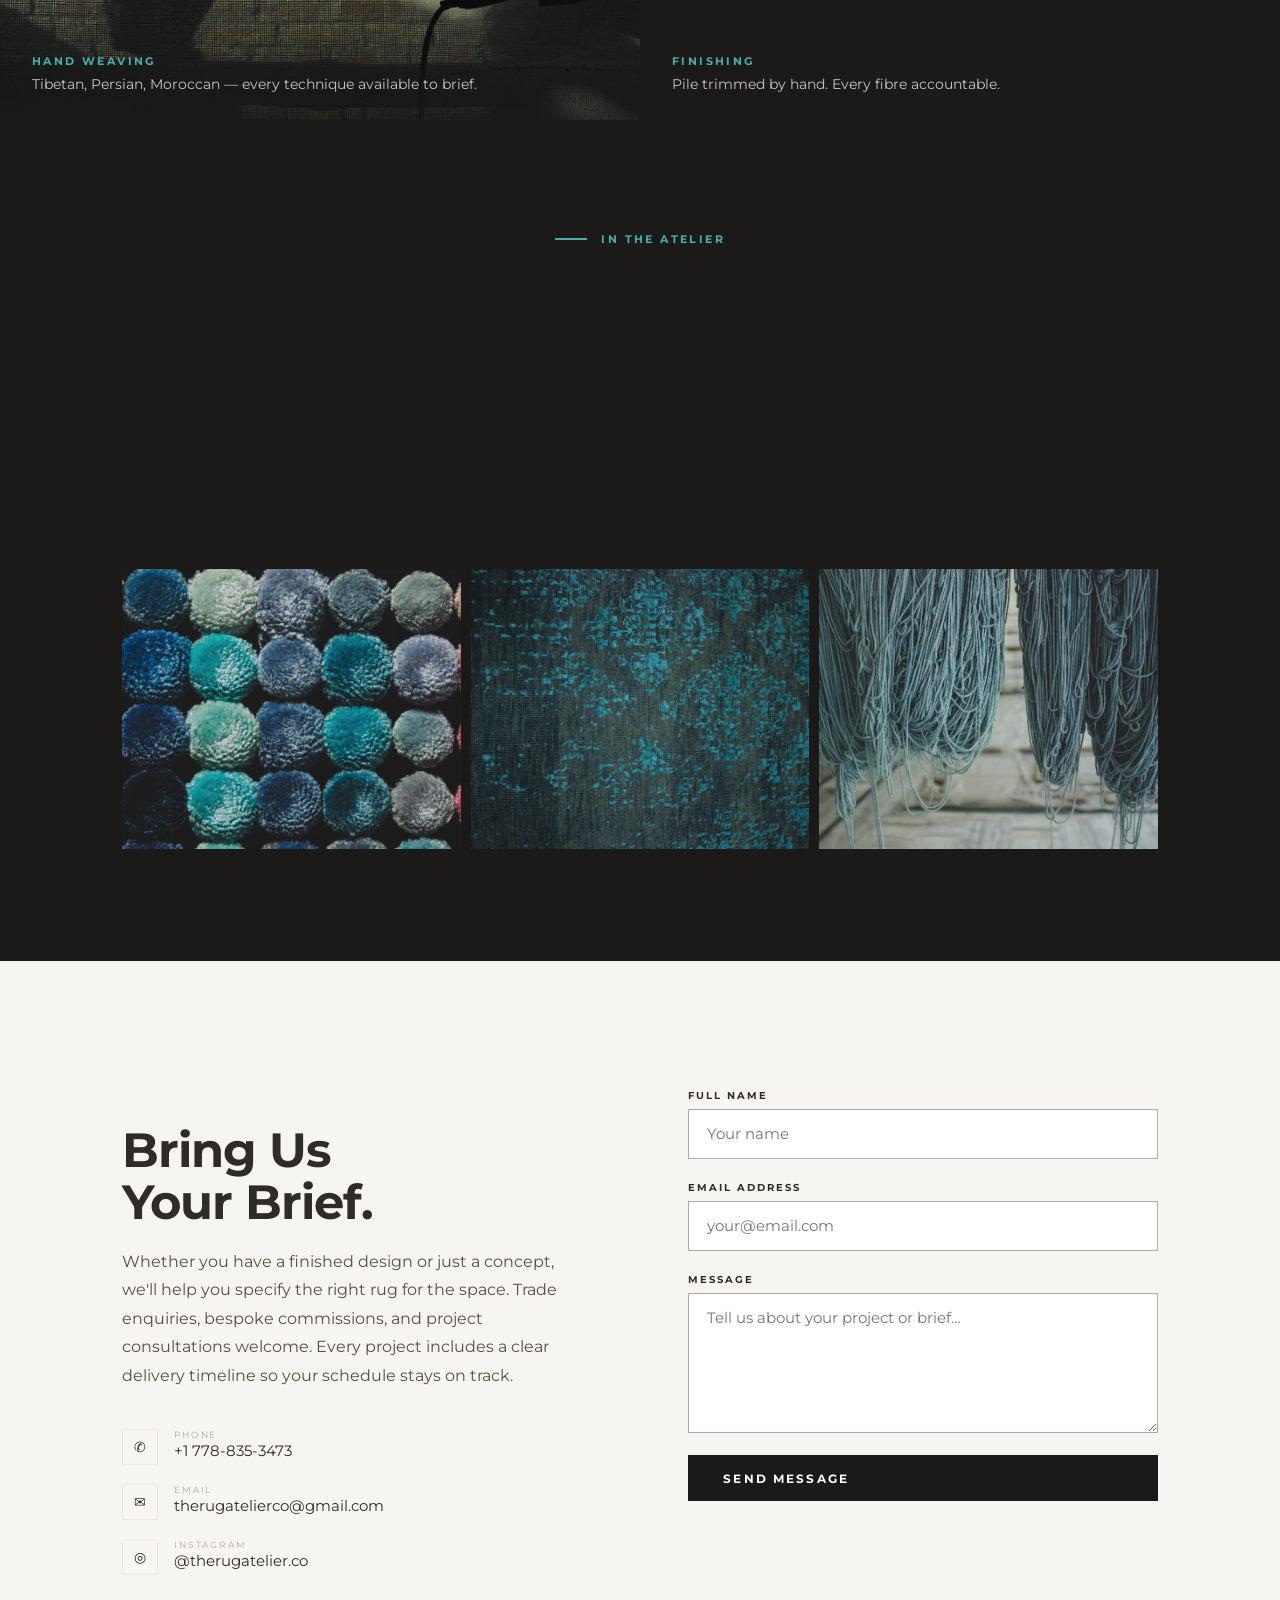
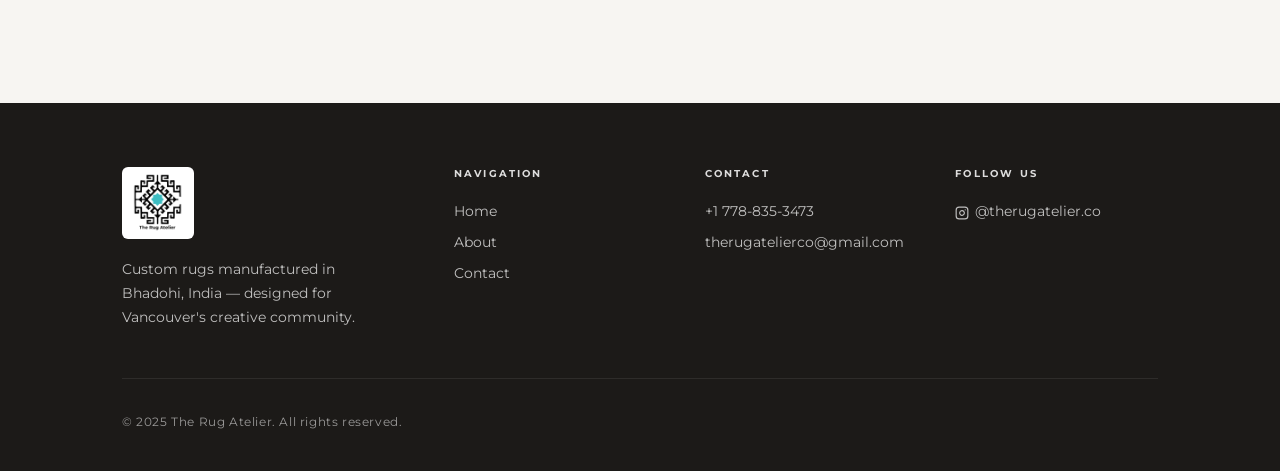
==== commit dd81d91b: "Add files via upload" ====
--- a/about.html
+++ b/about.html
@@ -50,7 +50,7 @@
             <div class="section-label reveal"><span class="eyebrow">Who We Are</span></div>
             <h2 id="about-story-heading" class="reveal">A Studio Built<br>for Designers.</h2>
             <p class="reveal reveal-delay-1">We founded The Rug Atelier on a simple premise: interior designers and architects in Vancouver deserve a rug partner who can actually execute — not just show samples. Our manufacturing base in Bhadohi gives us access to every major weaving technique: Persian hand-knotted, Tibetan cut-and-loop, Moroccan low-pile, Dhurrie flat-weave, Kilim, Sumac, and Handloom — all available on a custom brief.</p>
-            <p class="reveal reveal-delay-2">We work with New Zealand wool, Afghan handspun wool sourced from the Hindu Kush, pure silk, viscose, cotton, and Lincoln wool — individually or blended. Every fibre is selected for the demands of the space: high-traffic contract work calls for different specifications than a bespoke residential commission.</p>
+            <p class="reveal reveal-delay-2">We work with an extensive range of natural and responsible fibres — Afghan handspun wool from the Hindu Kush, New Zealand wool, Cashmere, Alpaca, Tibetan wool, pure silk in varieties including Mulberry and wild silk, viscose, Tencel, cotton, hemp, jute, and Lincoln wool — individually or blended to the demands of each project. Every fibre is selected for the space it will inhabit: high-traffic contract work calls for different specifications than a bespoke residential commission.</p>
             <p class="reveal reveal-delay-3">Every piece we produce is natural-dyed where specified, custom-sized, and made to your exact pile height and density requirements. No off-the-shelf compromises. No intermediaries between your brief and the loom.</p>
           </div>
           <div class="about-intro-image reveal reveal-delay-2">
@@ -74,18 +74,28 @@
           </div>
           <div class="process-step reveal reveal-delay-1">
             <div class="process-step-num">02</div>
-            <h3>Material &amp; Dye Selection</h3>
-            <p>Choose from NZ wool, Afghan handspun, Lincoln wool, silk, viscose, or cotton — natural plant-dyed or custom colour-matched to your palette.</p>
+            <h3>Fibre &amp; Dye Selection</h3>
+            <p>Choose from our full range of natural and responsible fibres, plant-dyed or custom colour-matched to your palette.</p>
           </div>
           <div class="process-step reveal reveal-delay-2">
             <div class="process-step-num">03</div>
+            <h3>Spinning &amp; Yarn Preparation</h3>
+            <p>Raw fibres are scoured, spun into yarn, and prepared — each batch checked for consistency before weaving begins.</p>
+          </div>
+          <div class="process-step reveal reveal-delay-3">
+            <div class="process-step-num">04</div>
             <h3>Hand Weaving in Bhadohi</h3>
             <p>Your rug is woven in our Bhadohi atelier by master craftspeople — Persian-knotted, Tibetan loop, Moroccan flat, or any technique your design demands.</p>
           </div>
-          <div class="process-step reveal reveal-delay-3">
-            <div class="process-step-num">04</div>
+          <div class="process-step reveal reveal-delay-4">
+            <div class="process-step-num">05</div>
+            <h3>Washing &amp; Shearing</h3>
+            <p>Each piece is washed, sheared, and embossed by hand — a process that brings out the depth of colour and the texture of the pile.</p>
+          </div>
+          <div class="process-step reveal reveal-delay-4">
+            <div class="process-step-num">06</div>
             <h3>Finishing &amp; Delivery</h3>
-            <p>Hand-washed, trimmed, and inspected before dispatch. We provide clear delivery timelines at the start of every project so you can plan with confidence.</p>
+            <p>Final clipping, binding, and inspection before dispatch. We provide clear delivery timelines at the start of every project so you can plan with confidence.</p>
           </div>
         </div>
       </div>
--- a/style.css
+++ b/style.css
@@ -33,12 +33,13 @@
   font-size: 16px;
   -webkit-font-smoothing: antialiased;
   -moz-osx-font-smoothing: grayscale;
+  overflow-x: hidden;
 }
 
 body {
   font-family: var(--font-body);
   color: var(--color-charcoal);
-  background: var(--color-white);
+  background: var(--color-off-white);
   overflow-x: hidden;
 }
 
@@ -110,7 +111,9 @@
   cursor: pointer;
   transition: all 0.3s var(--ease-out);
   position: relative;
-  overflow: hidden;
+  white-space: nowrap;
+  text-decoration: none;
+  box-sizing: border-box;
 }
 
 .btn::after {
@@ -163,7 +166,7 @@
   top: 0; left: 0; right: 0;
   height: var(--nav-height);
   z-index: 1000;
-  background: rgba(255,255,255,0.92);
+  background: rgba(255,255,255,0.97);
   backdrop-filter: blur(12px);
   -webkit-backdrop-filter: blur(12px);
   box-shadow: 0 1px 0 rgba(0,0,0,0.06);
@@ -285,17 +288,23 @@
    ============================================================ */
 .hero {
   position: relative;
-  height: 100vh;
-  min-height: 640px;
-  display: flex;
-  align-items: center;
+  min-height: 100vh;
+  min-height: 100svh;
+  min-height: max(640px, 100svh);
+  display: flex;
+  align-items: flex-start;
   overflow: hidden;
 }
 
 .hero-bg {
   position: absolute;
   inset: 0;
+  z-index: 0;
   background-image: url("assets/images/product7.jpeg");
+  background-size: cover;
+  background-position: center;
+  filter: brightness(0.82);
+  transform: scale(1.06);
   animation: heroZoom 12s var(--ease-out) forwards;
 }
 @keyframes heroZoom {
@@ -305,21 +314,25 @@
 .hero-overlay {
   position: absolute;
   inset: 0;
+  z-index: 1;
   background: linear-gradient(
     135deg,
-    rgba(28,26,24,0.65) 0%,
-    rgba(28,26,24,0.2) 60%,
+    rgba(28,26,24,0.45) 0%,
+    rgba(28,26,24,0.1) 60%,
     transparent 100%
   );
+  pointer-events: none;
 }
 
 .hero-content {
   position: relative;
-  z-index: 2;
-  max-width: var(--max-width);
-  margin-inline: auto;
-  padding-inline: 2rem;
-  padding-top: var(--nav-height);
+  z-index: 10;
+  width: 100%;
+  max-width: var(--max-width);
+  margin-inline: auto;
+  padding-inline: 2rem;
+  padding-top: calc(var(--nav-height) + 3rem);
+  padding-bottom: 3rem;
 }
 
 .hero-eyebrow {
@@ -330,17 +343,18 @@
   text-transform: uppercase;
   color: var(--color-accent);
   margin-bottom: 1.2rem;
-  opacity: 0;
-  transform: translateY(16px);
-  animation: fadeUp 0.8s 0.3s var(--ease-out) forwards;
+  opacity: 1;
+  transform: translateY(0);
+  transition: opacity 0.8s var(--ease-out), transform 0.8s var(--ease-out);
+  transition-delay: 0.2s;
 }
 
 .hero-logo {
   width: 120px;
-  margin-bottom: 1.8rem;
-  opacity: 0;
-  transform: translateY(16px);
-  animation: fadeUp 0.8s 0.1s var(--ease-out) forwards;
+  margin-bottom: 1.2rem;
+  opacity: 1;
+  transform: translateY(0);
+  transition: opacity 0.8s var(--ease-out), transform 0.8s var(--ease-out);
   border-radius: 4px;
 }
 
@@ -348,9 +362,10 @@
   color: var(--color-white);
   max-width: 640px;
   margin-bottom: 1.4rem;
-  opacity: 0;
-  transform: translateY(20px);
-  animation: fadeUp 0.9s 0.45s var(--ease-out) forwards;
+  opacity: 1;
+  transform: translateY(0);
+  transition: opacity 0.9s var(--ease-out), transform 0.9s var(--ease-out);
+  transition-delay: 0.3s;
   text-shadow: 0 2px 8px rgba(0,0,0,0.35);
 }
 
@@ -360,16 +375,24 @@
   line-height: 1.7;
   max-width: 480px;
   margin-bottom: 2.4rem;
-  opacity: 0;
-  transform: translateY(20px);
-  animation: fadeUp 0.9s 0.6s var(--ease-out) forwards;
+  opacity: 1;
+  transform: translateY(0);
+  transition: opacity 0.9s var(--ease-out), transform 0.9s var(--ease-out);
+  transition-delay: 0.45s;
   text-shadow: 0 1px 4px rgba(0,0,0,0.4);
 }
 
 .hero-cta {
-  opacity: 0;
-  transform: translateY(20px);
-  animation: fadeUp 0.9s 0.75s var(--ease-out) forwards;
+  opacity: 1;
+  transform: translateY(0);
+  transition: opacity 0.9s var(--ease-out), transform 0.9s var(--ease-out);
+  transition-delay: 0.6s;
+  position: relative;
+  z-index: 20;
+  display: flex;
+  flex-wrap: wrap;
+  gap: 1rem;
+  align-items: center;
 }
 
 @keyframes fadeUp {
@@ -386,7 +409,7 @@
    ============================================================ */
 .showcase {
   padding: 7rem 0;
-  background: var(--color-white);
+  background: var(--color-off-white);
 }
 
 .showcase-header {
@@ -460,7 +483,7 @@
    ============================================================ */
 .values {
   padding: 7rem 0;
-  background: var(--color-off-white);
+  background: var(--color-white);
 }
 
 .values-inner {
@@ -533,7 +556,7 @@
   background-image: url("assets/images/product8.jpeg");
   background-size: cover;
   background-position: center;
-  background-attachment: fixed;
+  background-attachment: scroll;
   filter: brightness(0.32);
 }
 
@@ -570,7 +593,7 @@
    ============================================================ */
 .about-preview {
   padding: 8rem 0;
-  background: var(--color-white);
+  background: var(--color-off-white);
 }
 
 .about-preview-inner {
@@ -849,7 +872,7 @@
 /* About Content */
 .about-content {
   padding: 7rem 0;
-  background: var(--color-white);
+  background: var(--color-off-white);
 }
 
 .about-content-inner {
@@ -878,7 +901,7 @@
 /* Process */
 .about-process {
   padding: 7rem 0;
-  background: var(--color-off-white);
+  background: var(--color-white);
 }
 .about-process-inner {
   max-width: var(--max-width);
@@ -896,12 +919,12 @@
 
 .process-steps {
   display: grid;
-  grid-template-columns: repeat(4, 1fr);
+  grid-template-columns: repeat(3, 1fr);
   gap: 2rem;
 }
 .process-step {
   padding: 2.2rem 1.8rem;
-  background: var(--color-white);
+  background: var(--color-off-white);
   border-top: 3px solid transparent;
   transition: border-color 0.3s, transform 0.35s var(--ease-out);
 }
@@ -1093,7 +1116,6 @@
 
   /* Highlight */
   .highlight { height: auto; padding: 5rem 0; }
-  .highlight-img { background-attachment: scroll; }
   .highlight-text .btn { width: 100%; justify-content: center; }
 
   /* About preview */
@@ -1193,3 +1215,22 @@
     height: 320px;
   }
 }
+
+/* Hero animate-in — triggered by JS class */
+.hero-pre-animate .hero-logo,
+.hero-pre-animate .hero-eyebrow,
+.hero-pre-animate .hero h1,
+.hero-pre-animate .hero-tagline,
+.hero-pre-animate .hero-cta {
+  opacity: 0;
+  transform: translateY(20px);
+}
+
+.hero-animate .hero-logo,
+.hero-animate .hero-eyebrow,
+.hero-animate .hero h1,
+.hero-animate .hero-tagline,
+.hero-animate .hero-cta {
+  opacity: 1;
+  transform: translateY(0);
+}
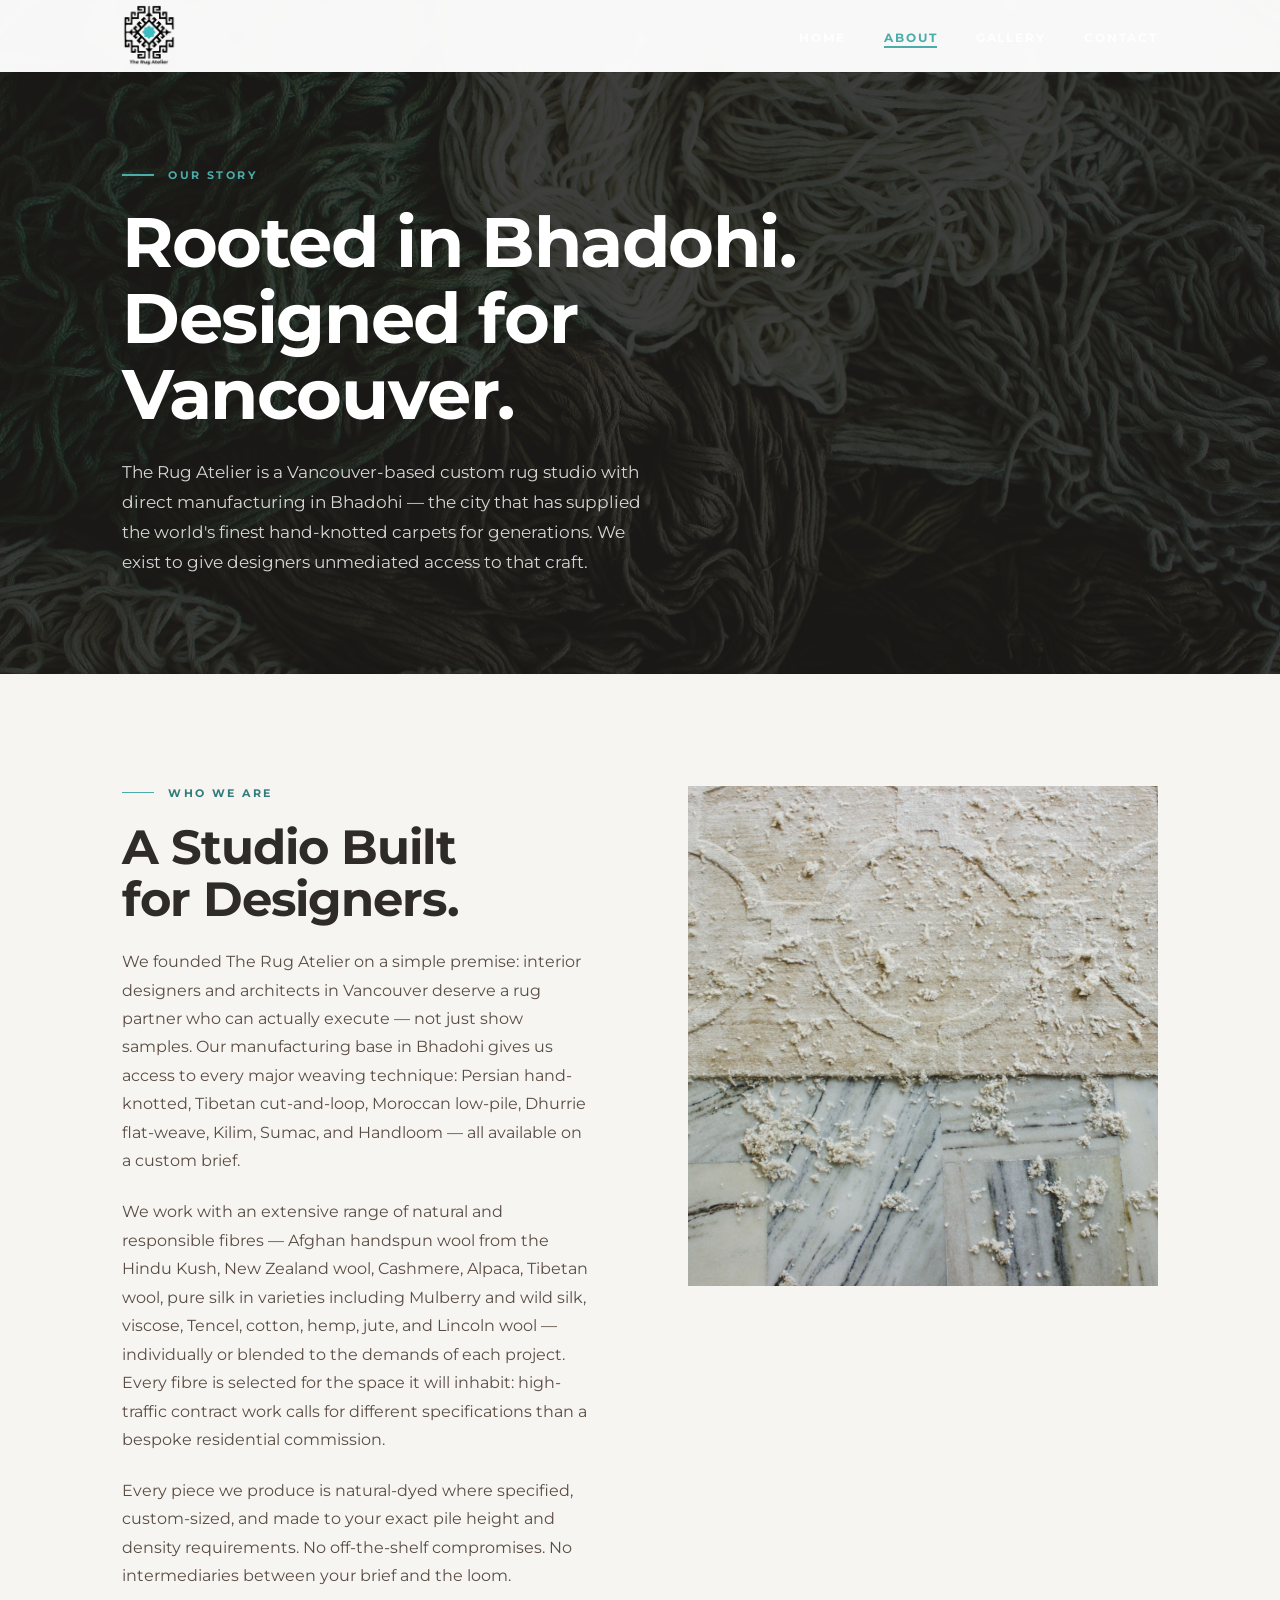
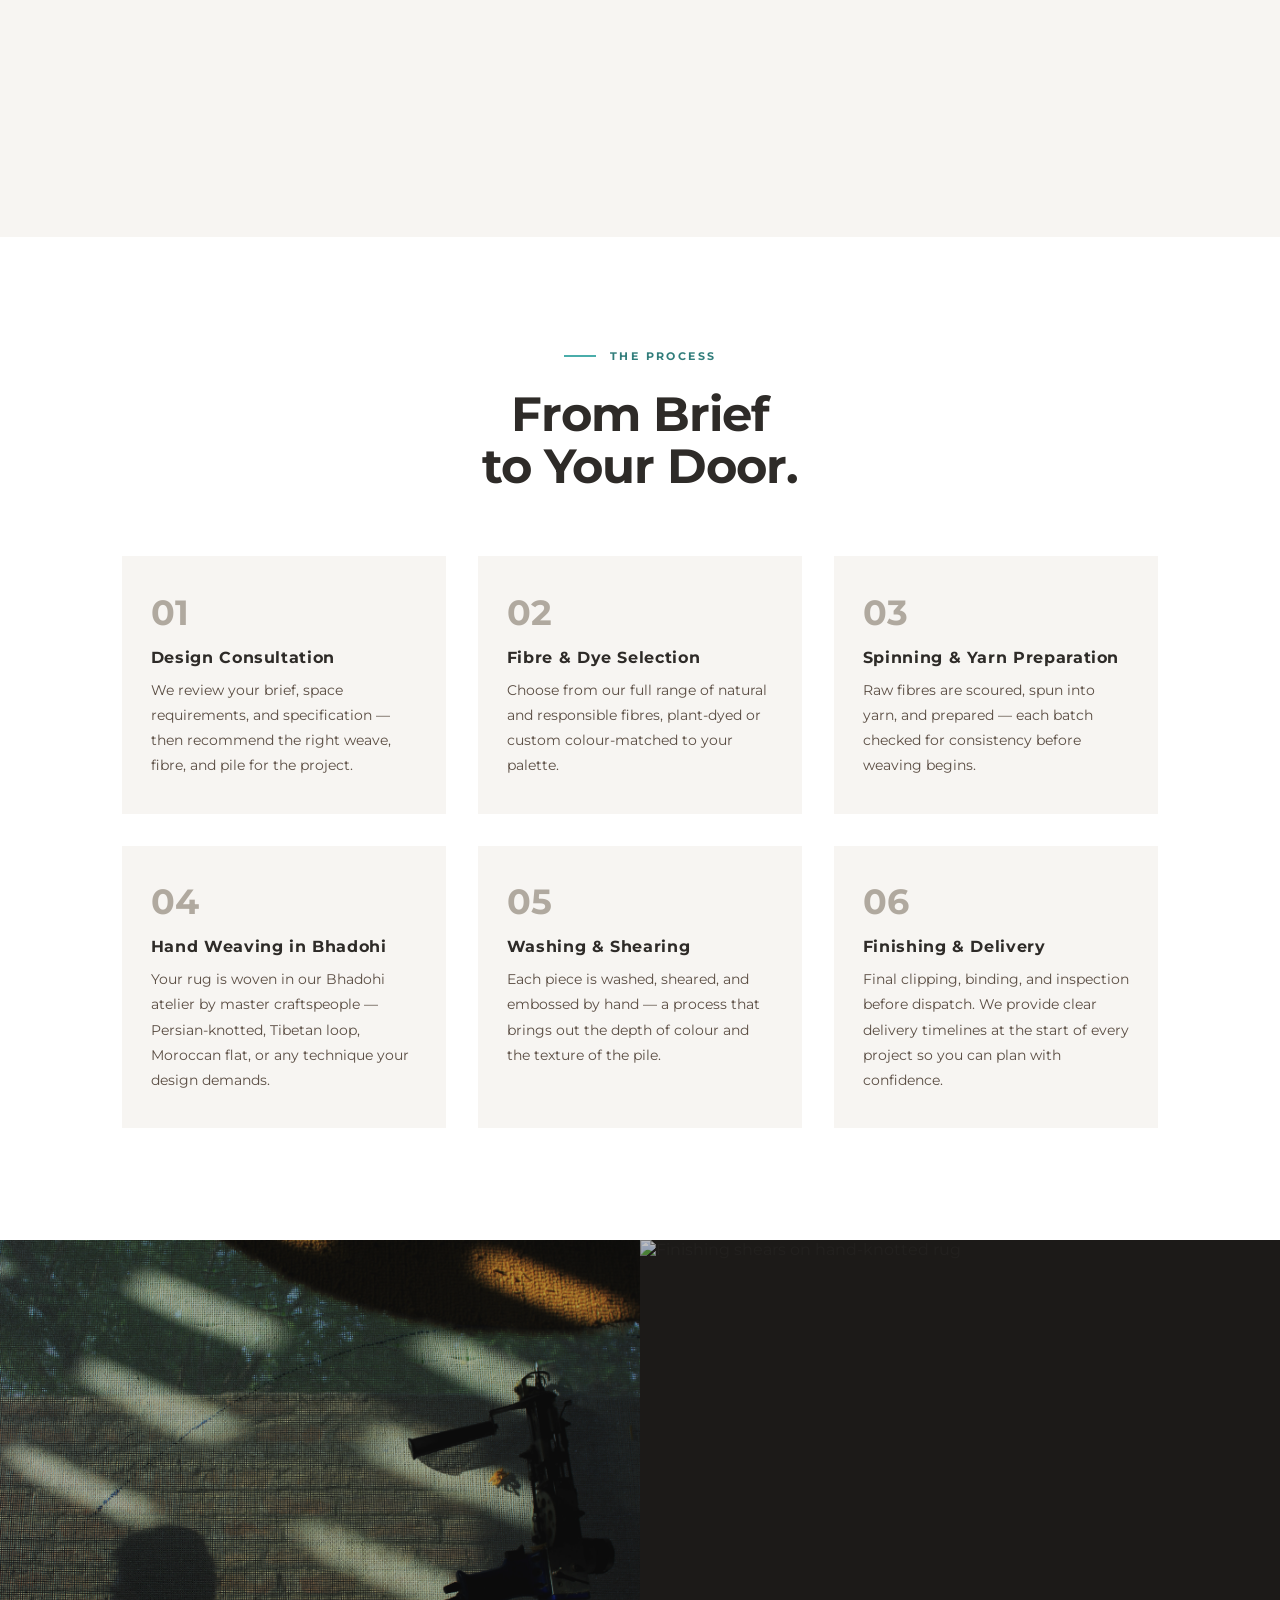
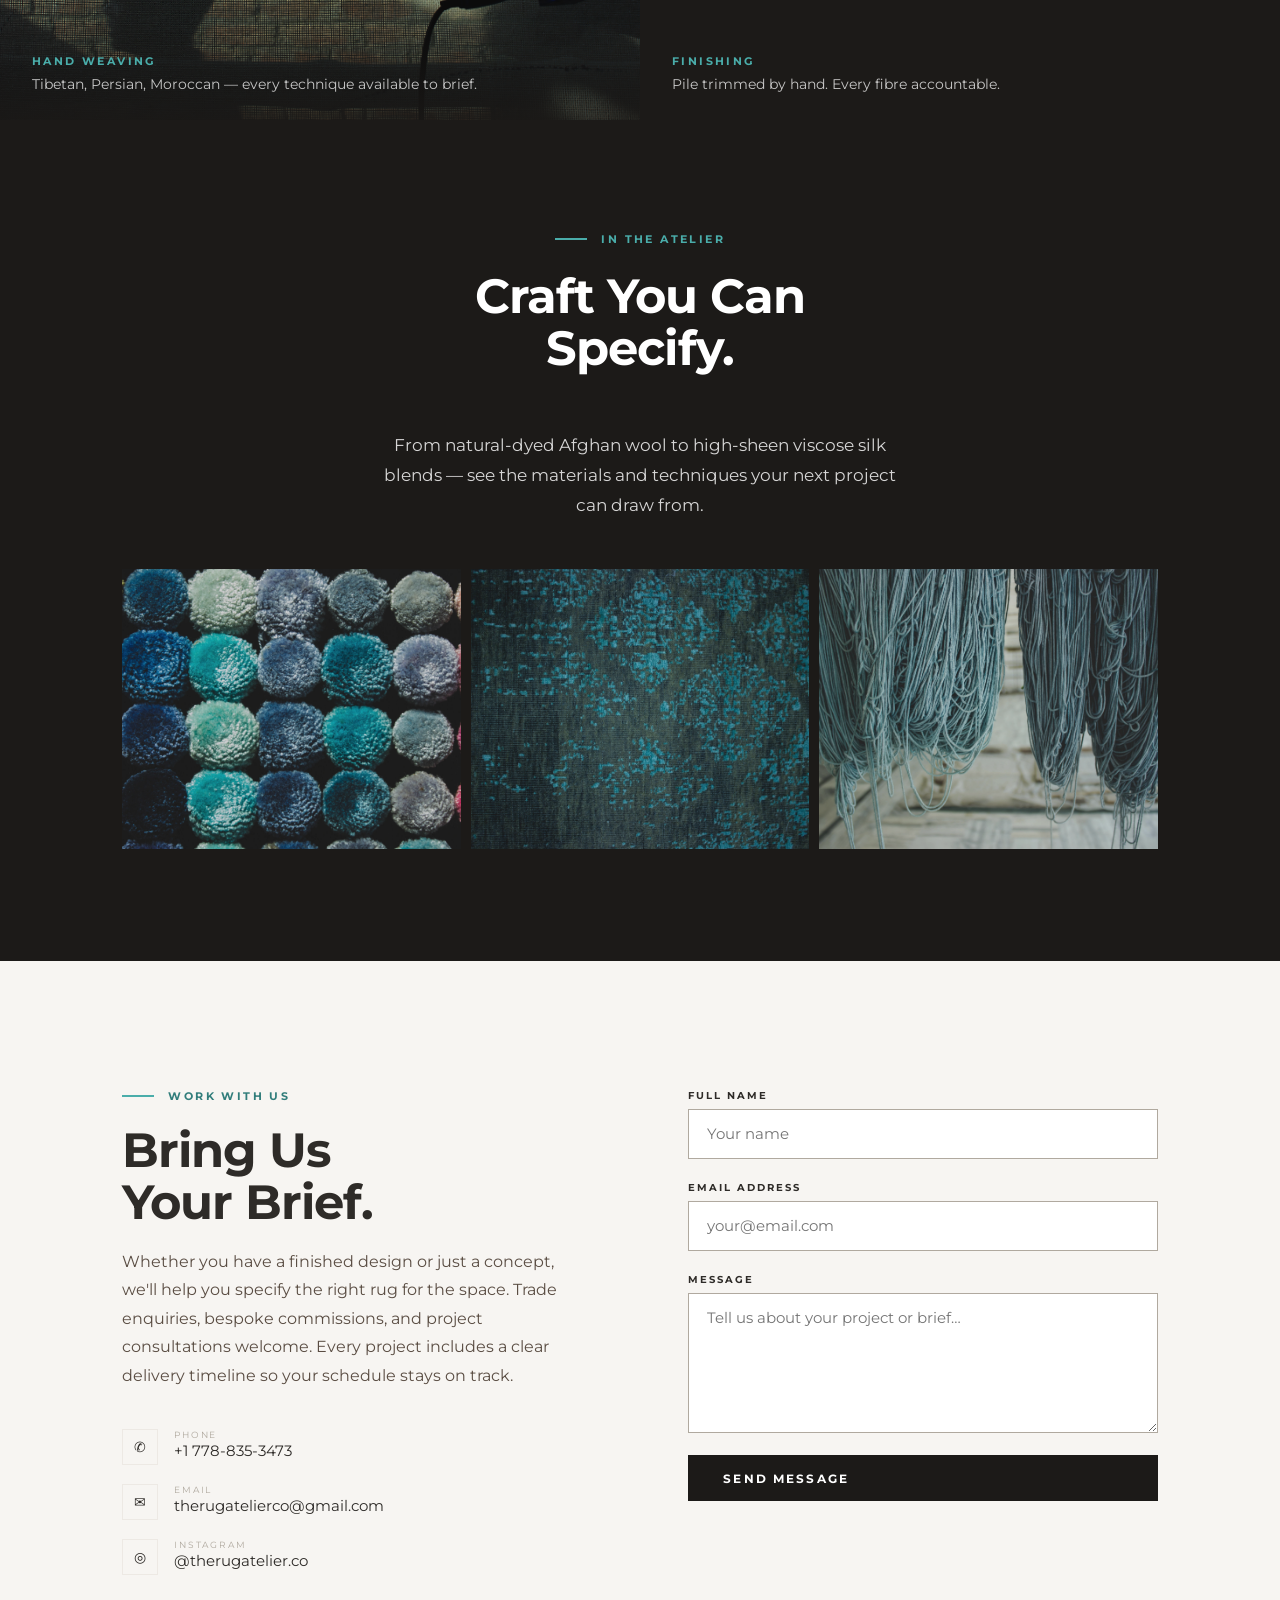
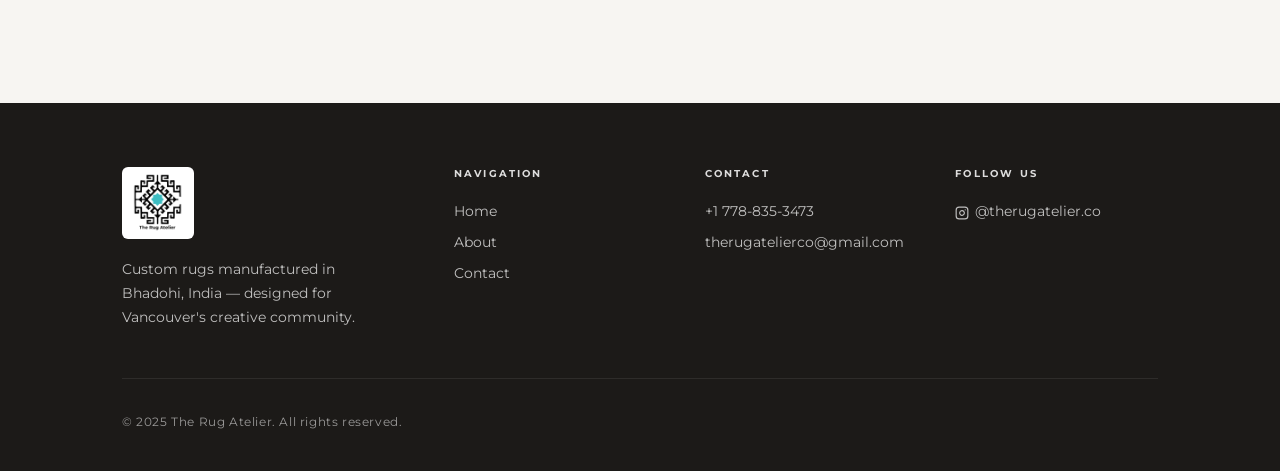
==== commit 6364128d: "Add files via upload" ====
--- a/about.html
+++ b/about.html
@@ -8,6 +8,41 @@
   <link rel="preconnect" href="https://fonts.googleapis.com" />
   <link rel="preconnect" href="https://fonts.gstatic.com" crossorigin />
   <link href="https://fonts.googleapis.com/css2?family=Montserrat:wght@400;500;600;700&display=swap" rel="stylesheet" />
+  <link rel="icon" type="image/x-icon" href="favicon.ico" />
+  <link rel="shortcut icon" type="image/x-icon" href="favicon.ico" />
+  <link rel="apple-touch-icon" href="favicon.ico" />
+
+  <!-- Open Graph / link preview -->
+  <meta property="og:type" content="website" />
+  <meta property="og:site_name" content="The Rug Atelier" />
+  <meta property="og:image" content="https://therugatelier.co/og-image.jpg" />
+  <meta property="og:image:width" content="1200" />
+  <meta property="og:image:height" content="630" />
+  <meta name="twitter:card" content="summary_large_image" />
+  <meta name="twitter:image" content="https://therugatelier.co/og-image.jpg" />
+  <meta property="og:url" content="https://therugatelier.co/about.html" />
+  <meta property="og:title" content="About — The Rug Atelier" />
+  <meta property="og:description" content="Learn about The Rug Atelier — our story, process, and commitment to handcrafted rug-making rooted in centuries of artisan tradition." />
+  <meta name="twitter:title" content="About — The Rug Atelier" />
+  <meta name="twitter:description" content="Learn about The Rug Atelier — our story, process, and commitment to handcrafted rug-making rooted in centuries of artisan tradition." />
+  <!-- Favicon -->
+  <link rel="icon" type="image/png" href="assets/images/favicon.png" />
+  <link rel="apple-touch-icon" href="assets/images/favicon.png" />
+
+  <!-- Open Graph / Link preview -->
+  <meta property="og:type" content="website" />
+  <meta property="og:url" content="https://therugatelier.co/about.html" />
+  <meta property="og:title" content="About — The Rug Atelier" />
+  <meta property="og:description" content="Vancouver-based custom rug studio manufacturing directly from Bhadohi, India. Bespoke rugs for interior designers, architects, and creative studios." />
+  <meta property="og:image" content="https://therugatelier.co/assets/images/og-image.jpg" />
+  <meta property="og:image:width" content="1200" />
+  <meta property="og:image:height" content="630" />
+
+  <!-- Twitter/X Card -->
+  <meta name="twitter:card" content="summary_large_image" />
+  <meta name="twitter:title" content="About — The Rug Atelier" />
+  <meta name="twitter:description" content="Vancouver-based custom rug studio manufacturing directly from Bhadohi, India." />
+  <meta name="twitter:image" content="https://therugatelier.co/assets/images/og-image.jpg" />
   <link rel="stylesheet" href="style.css" />
 </head>
 <body>
@@ -19,6 +54,7 @@
       <ul class="nav-links">
         <li><a href="index.html">Home</a></li>
         <li><a href="about.html">About</a></li>
+        <li><a href="gallery.html">Gallery</a></li>
         <li><a href="#contact">Contact</a></li>
       </ul>
       <button class="nav-toggle" aria-label="Open menu" aria-expanded="false">
@@ -29,6 +65,7 @@
   <div class="nav-mobile" role="navigation" aria-label="Mobile navigation">
     <a href="index.html">Home</a>
     <a href="about.html">About</a>
+    <a href="gallery.html">Gallery</a>
     <a href="#contact">Contact</a>
   </div>
 
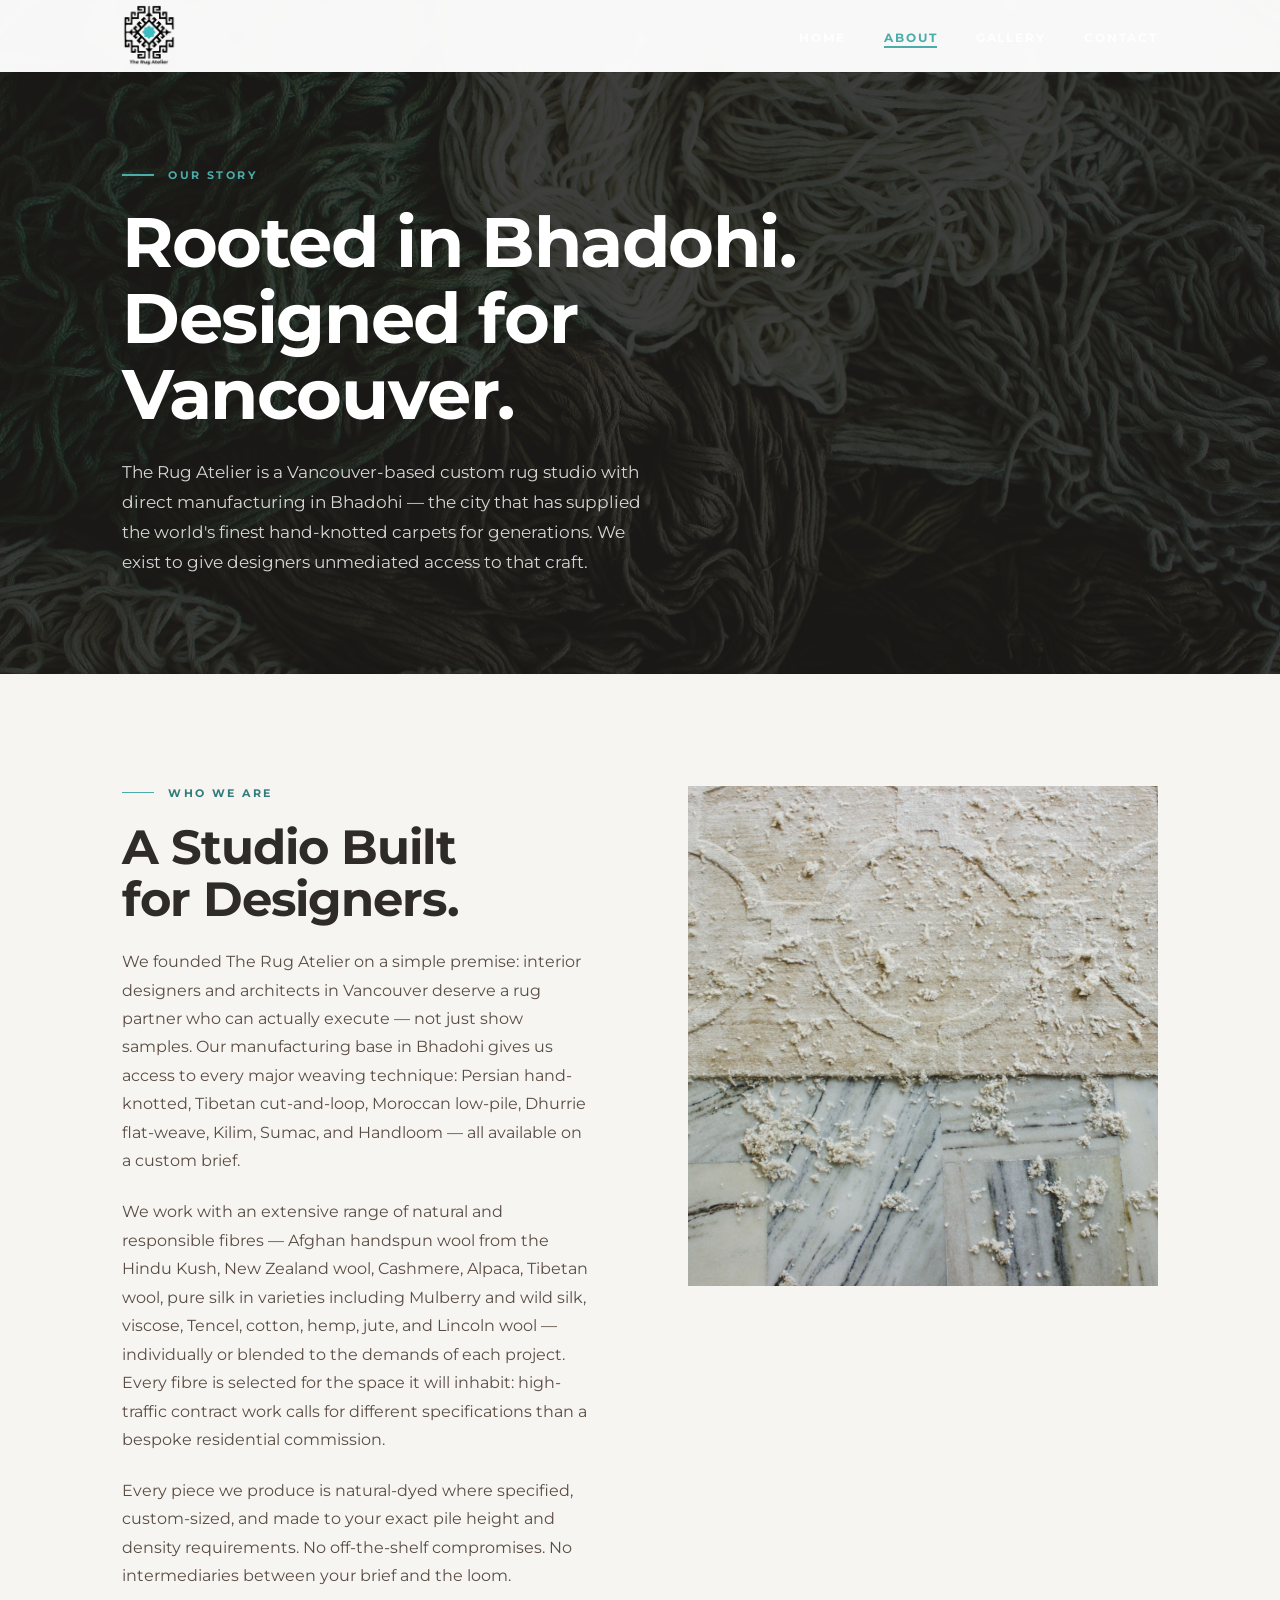
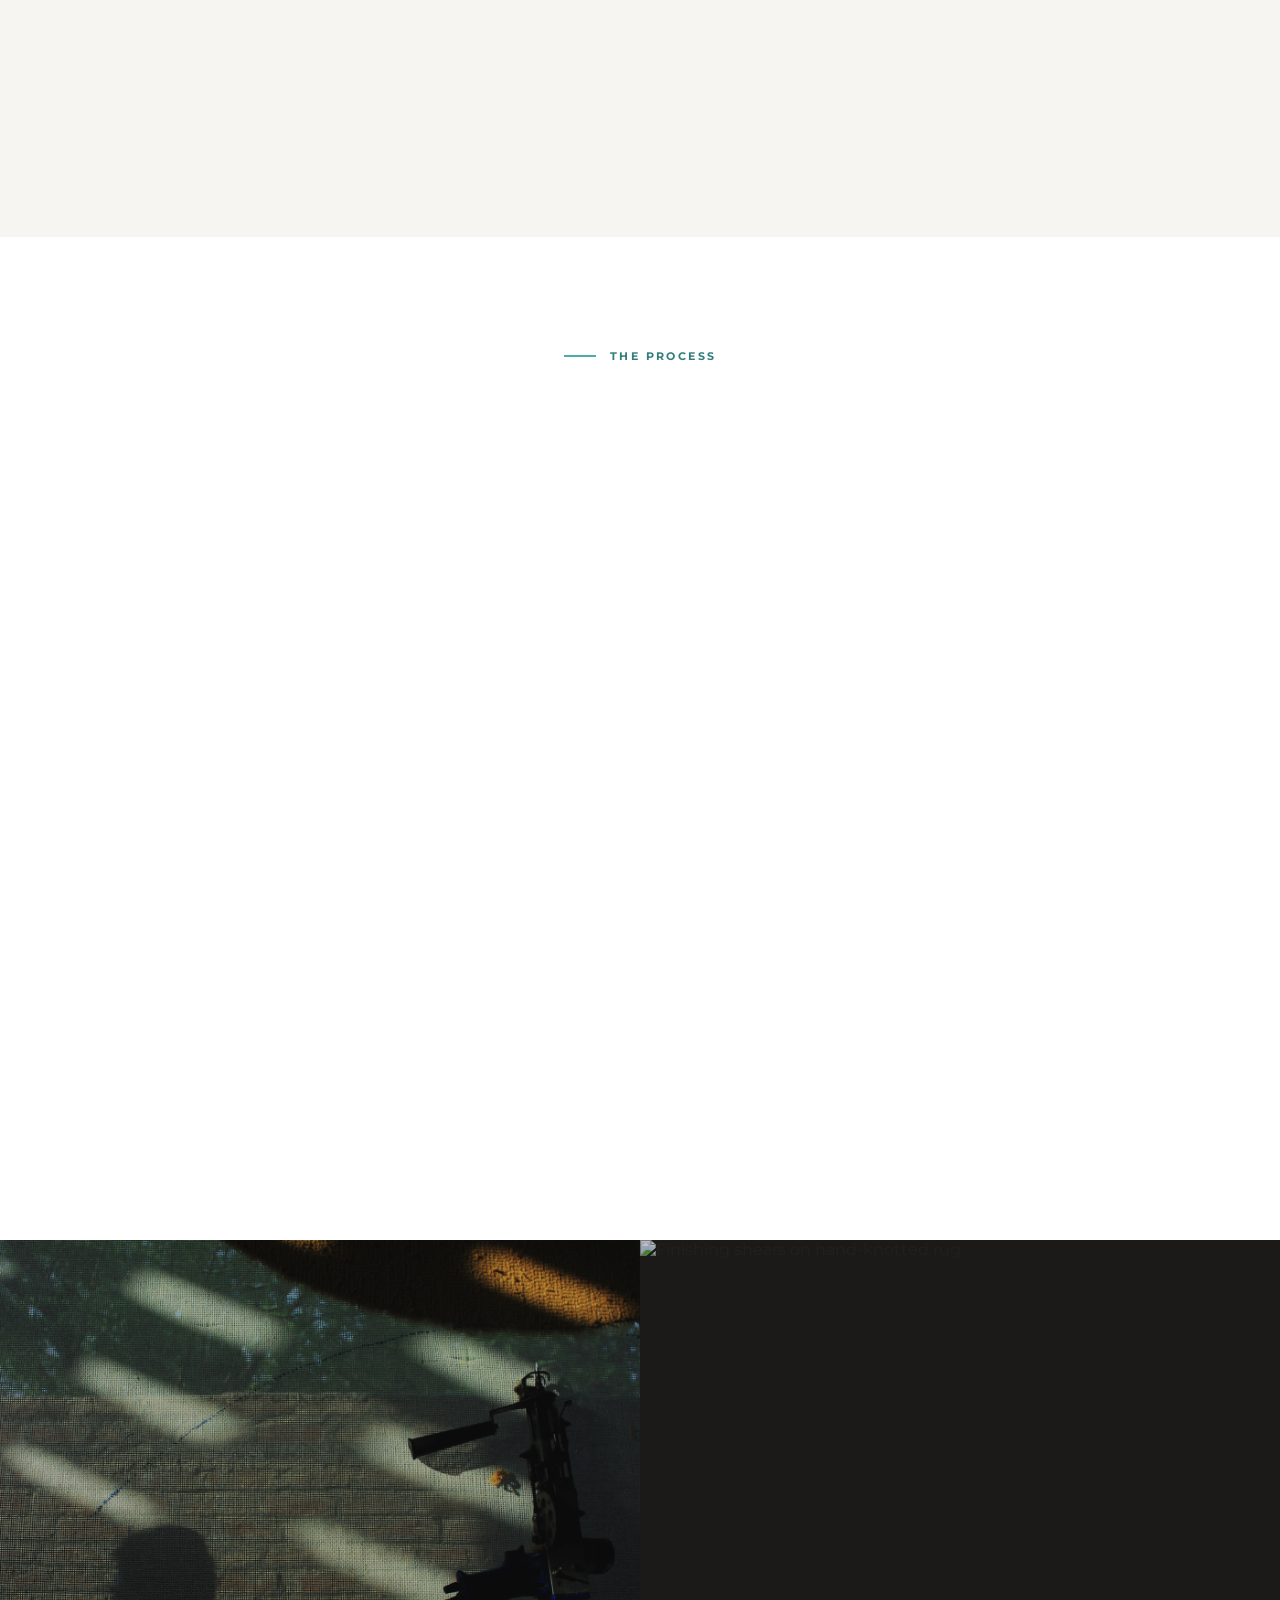
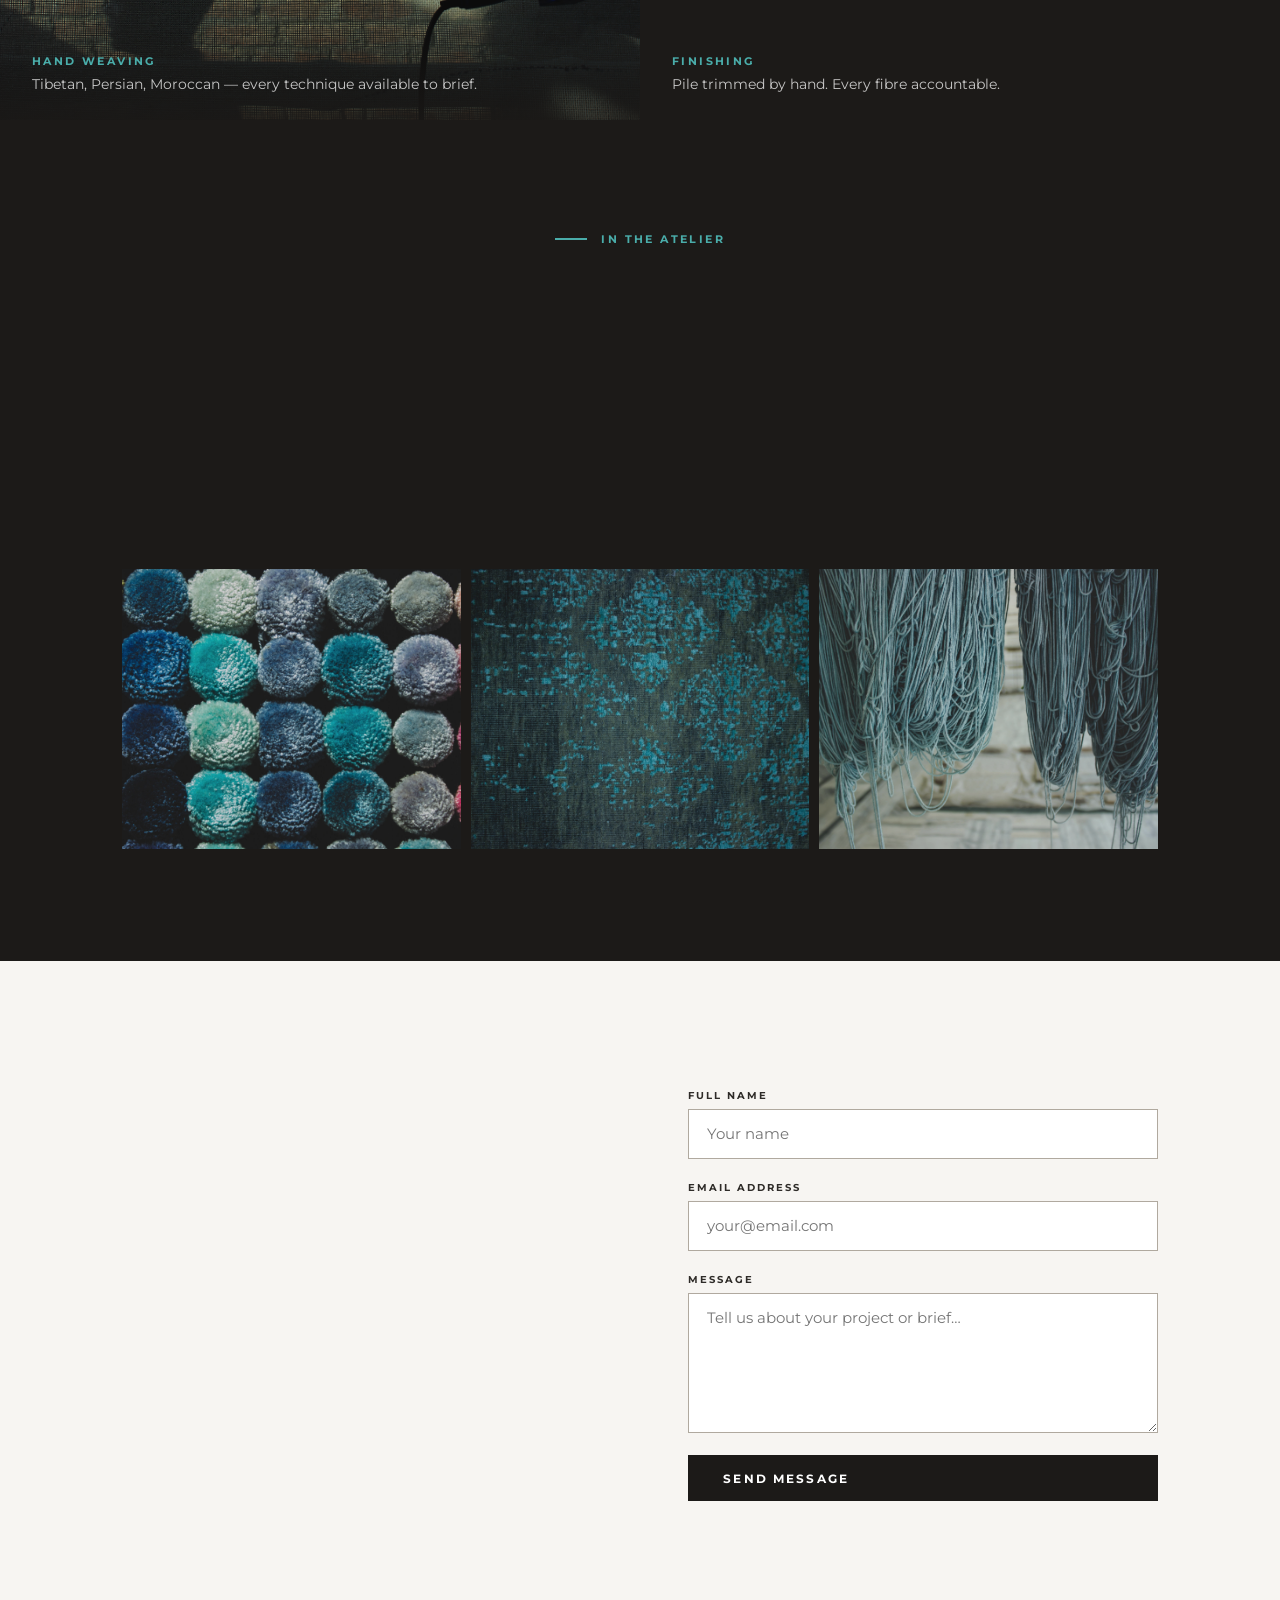
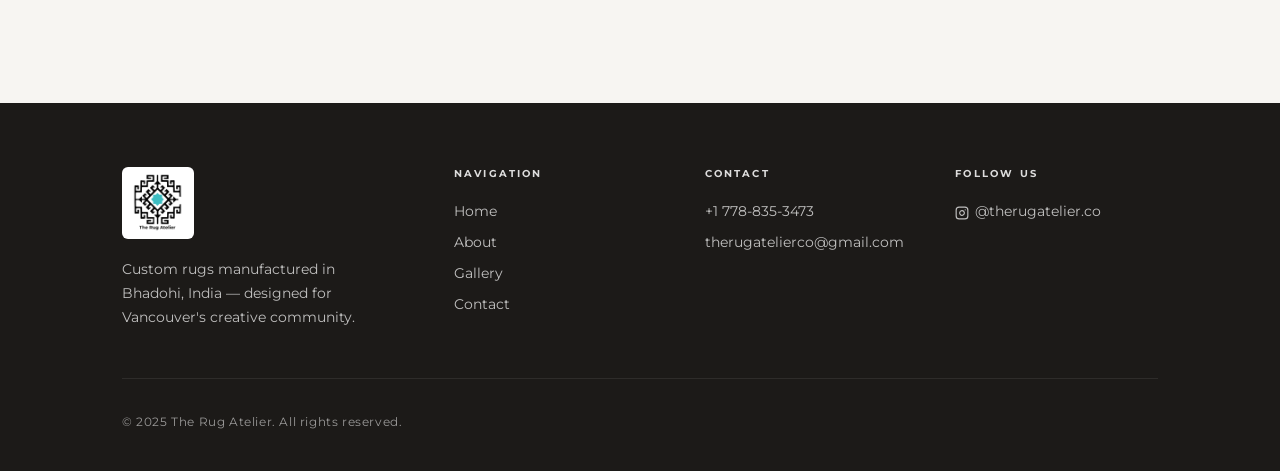
==== commit 70d157ee: "Add files via upload" ====
--- a/about.html
+++ b/about.html
@@ -240,6 +240,7 @@
           <ul>
             <li><a href="index.html">Home</a></li>
             <li><a href="about.html">About</a></li>
+            <li><a href="gallery.html">Gallery</a></li>
             <li><a href="#contact">Contact</a></li>
           </ul>
         </div>
